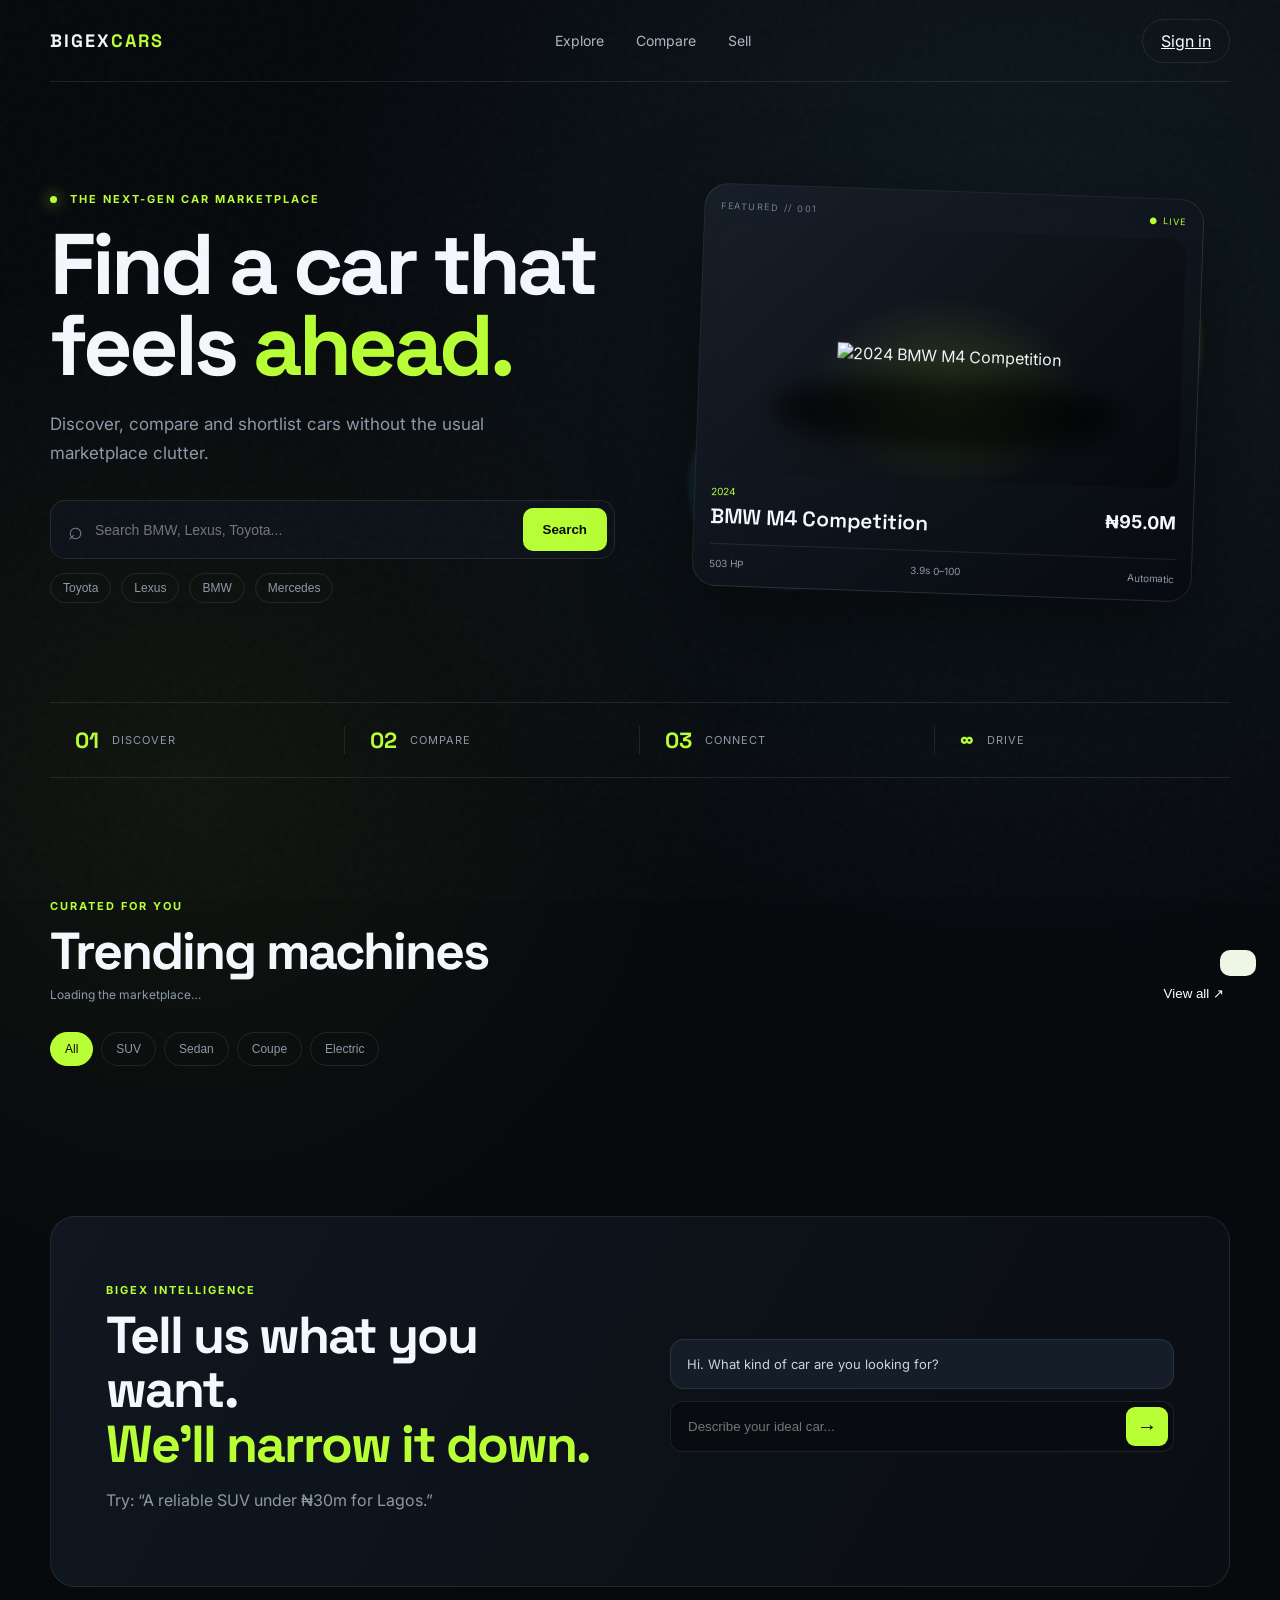
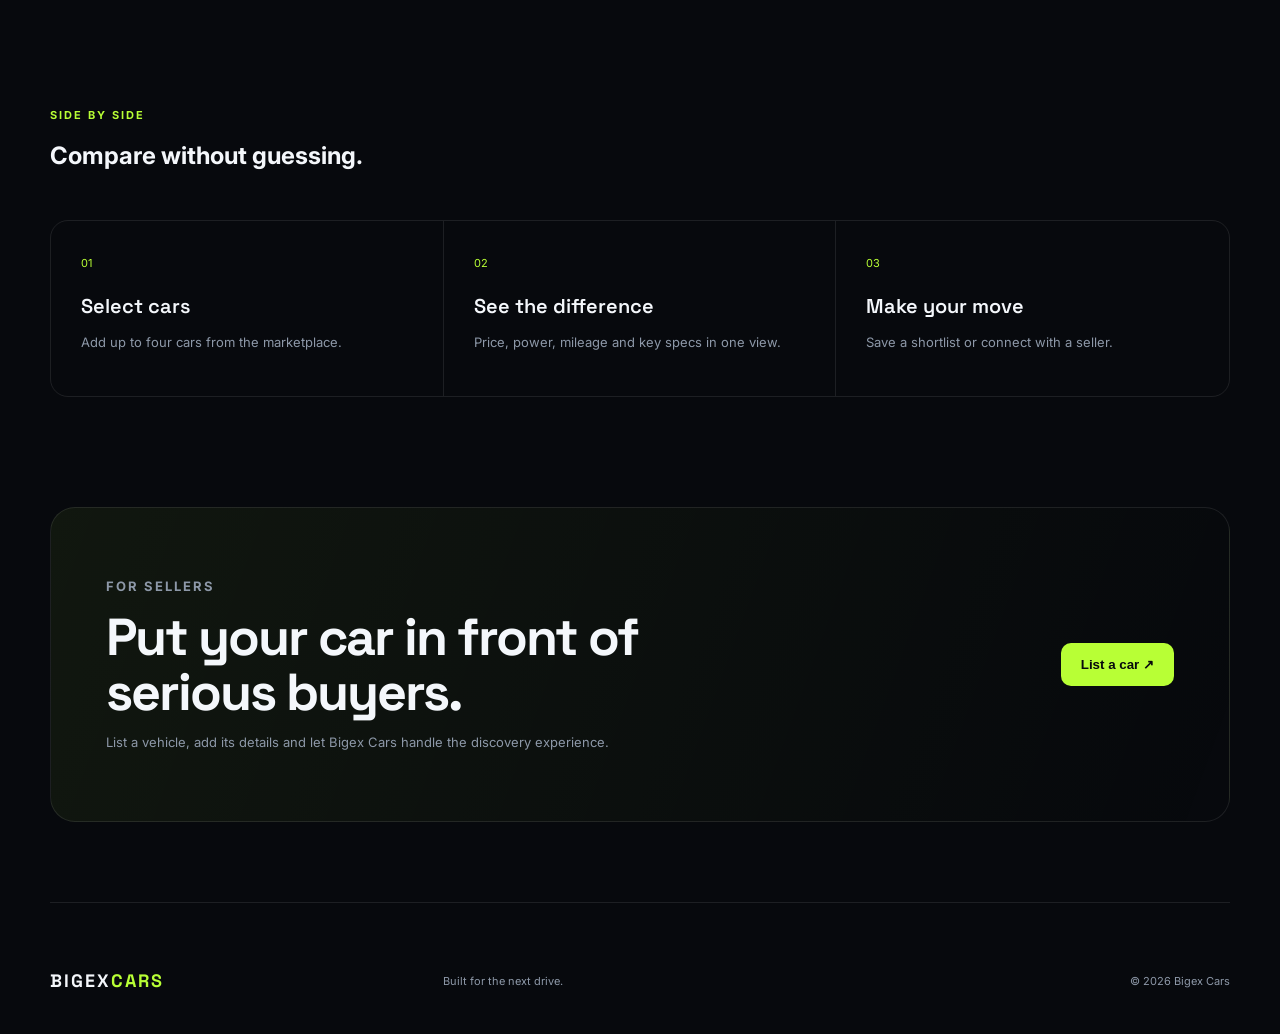
==== index.html @ 723073d5 "Fix featured car image" ====
<!DOCTYPE html>
<html lang="en">
<head>
  <meta charset="UTF-8" />
  <meta name="viewport" content="width=device-width, initial-scale=1.0" />
  <meta name="description" content="Bigex Cars — discover, compare and shortlist cars." />
  <title>Bigex Cars — Drive Different</title>
  <link rel="preconnect" href="https://fonts.googleapis.com" />
  <link rel="preconnect" href="https://fonts.gstatic.com" crossorigin />
  <link href="https://fonts.googleapis.com/css2?family=Inter:wght@400;500;600;700;800&family=Space+Grotesk:wght@500;600;700&display=swap" rel="stylesheet" />
  <link rel="stylesheet" href="style.css" />
</head>
<body>
  <div class="noise"></div>
  <header class="nav container">
    <a class="brand" href="#"><span>BIGEX</span><b>CARS</b></a>
    <nav aria-label="Primary navigation">
      <a href="#explore">Explore</a>
      <a href="#compare">Compare</a>
      <a href="#sell">Sell</a>
    </nav>
    <div class="nav-actions">
      <a class="ghost-btn" id="loginBtn" href="login.html">Sign in</a>
      <button class="mobile-menu-btn" id="mobileMenuBtn" type="button" aria-label="Open menu" aria-expanded="false">☰</button>
    </div>
  </header>
  <div class="mobile-menu" id="mobileMenu" aria-hidden="true">
    <a href="#explore">Explore</a><a href="#compare">Compare</a><a href="#sell">Sell</a><a href="login.html">Account</a>
  </div>

  <main>
    <section class="hero container">
      <div class="hero-copy">
        <p class="eyebrow"><span class="pulse"></span> THE NEXT-GEN CAR MARKETPLACE</p>
        <h1>Find a car that feels <em>ahead.</em></h1>
        <p class="hero-text">Discover, compare and shortlist cars without the usual marketplace clutter.</p>
        <div class="search-box" role="search">
          <span class="search-icon" aria-hidden="true">⌕</span>
          <input id="heroSearch" type="search" placeholder="Search BMW, Lexus, Toyota..." aria-label="Search cars" />
          <button id="searchBtn" type="button">Search</button>
        </div>
        <div class="quick-tags" aria-label="Popular searches">
          <button data-search="Toyota" type="button">Toyota</button>
          <button data-search="Lexus" type="button">Lexus</button>
          <button data-search="BMW" type="button">BMW</button>
          <button data-search="Mercedes" type="button">Mercedes</button>
        </div>
      </div>
      <div class="hero-visual" aria-label="Featured car">
        <div class="orb orb-one"></div><div class="orb orb-two"></div>
        <div class="car-card">
          <div class="car-top"><span>FEATURED // 001</span><span>● LIVE</span></div>
          <div class="car-image"><img src="https://commons.wikimedia.org/wiki/Special:FilePath/2024_BMW_M4_%28G82%29_Competition_IMG_9370.jpg" alt="2024 BMW M4 Competition" loading="eager" referrerpolicy="no-referrer" /></div>
          <div class="car-info">
            <div><p>2024</p><h2>BMW M4 Competition</h2></div>
            <strong>₦95.0M</strong>
          </div>
          <div class="specs"><span>503 HP</span><span>3.9s 0–100</span><span>Automatic</span></div>
        </div>
      </div>
    </section>

    <section class="stats container" aria-label="How Bigex Cars works">
      <div><strong>01</strong><span>Discover</span></div><div><strong>02</strong><span>Compare</span></div><div><strong>03</strong><span>Connect</span></div><div><strong>∞</strong><span>Drive</span></div>
    </section>

    <section class="section container" id="explore">
      <div class="section-head marketplace-head">
        <div><p class="eyebrow">CURATED FOR YOU</p><h2>Trending machines</h2><p class="section-subtitle" id="resultsMeta">Loading the marketplace…</p></div>
        <button class="text-btn" id="viewAll" type="button">View all ↗</button>
      </div>
      <div class="marketplace-toolbar">
        <div class="filters" aria-label="Filter by body type">
          <button class="filter active" data-filter="all" type="button">All</button>
          <button class="filter" data-filter="SUV" type="button">SUV</button>
          <button class="filter" data-filter="Sedan" type="button">Sedan</button>
          <button class="filter" data-filter="Coupe" type="button">Coupe</button>
          <button class="filter" data-filter="Electric" type="button">Electric</button>
        </div>
        <button class="clear-search" id="clearSearch" type="button" hidden>Clear search</button>
      </div>
      <div class="car-grid" id="carGrid" aria-live="polite"></div>
    </section>

    <section class="ai-panel container">
      <div><p class="eyebrow">BIGEX INTELLIGENCE</p><h2>Tell us what you want.<br /><span>We'll narrow it down.</span></h2><p>Try: “A reliable SUV under ₦30m for Lagos.”</p></div>
      <div class="ai-chat"><div class="ai-message">Hi. What kind of car are you looking for?</div><div class="ai-input"><input id="aiInput" aria-label="Describe your ideal car" placeholder="Describe your ideal car..." /><button id="aiBtn" type="button" aria-label="Find matching cars">→</button></div><small id="aiReply" aria-live="polite"></small></div>
    </section>

    <section class="compare-section container" id="compare">
      <div class="section-head"><div><p class="eyebrow">SIDE BY SIDE</p><h2>Compare without guessing.</h2></div></div>
      <div class="compare-box"><div><span>01</span><h3>Select cars</h3><p>Add up to four cars from the marketplace.</p></div><div><span>02</span><h3>See the difference</h3><p>Price, power, mileage and key specs in one view.</p></div><div><span>03</span><h3>Make your move</h3><p>Save a shortlist or connect with a seller.</p></div></div>
    </section>

    <section class="sell container" id="sell"><div><p class="eyebrow">FOR SELLERS</p><h2>Put your car in front of serious buyers.</h2><p>List a vehicle, add its details and let Bigex Cars handle the discovery experience.</p></div><button class="primary-btn" id="sellBtn" type="button">List a car ↗</button></section>
  </main>

  <footer class="footer container"><div class="brand"><span>BIGEX</span><b>CARS</b></div><p>Built for the next drive.</p><small>© 2026 Bigex Cars</small></footer>
  <div class="toast" id="toast" role="status" aria-live="polite"></div>
  <script type="module" src="script.js"></script>
</body>
</html>
---- style.css ----
:root{--bg:#07090d;--panel:#0d1118;--panel2:#111722;--text:#f4f7fb;--muted:#8d98a8;--line:rgba(255,255,255,.09);--accent:#b8ff35;--accent2:#69e7ff;--max:1180px}*{box-sizing:border-box}html{scroll-behavior:smooth}body{margin:0;background:radial-gradient(circle at 80% 10%,rgba(105,231,255,.08),transparent 28%),radial-gradient(circle at 15% 30%,rgba(184,255,53,.05),transparent 25%),var(--bg);color:var(--text);font-family:Inter,system-ui,sans-serif;overflow-x:hidden}.noise{position:fixed;inset:0;pointer-events:none;opacity:.025;background-image:url("data:image/svg+xml,%3Csvg viewBox='0 0 160 160' xmlns='http://www.w3.org/2000/svg'%3E%3Cfilter id='n'%3E%3CfeTurbulence type='fractalNoise' baseFrequency='.9' numOctaves='4' stitchTiles='stitch'/%3E%3C/filter%3E%3Crect width='100%25' height='100%25' filter='url(%23n)'/%3E%3C/svg%3E")}.container{width:min(var(--max),calc(100% - 40px));margin:auto}.nav{height:82px;display:flex;align-items:center;justify-content:space-between;border-bottom:1px solid var(--line)}.brand{font:700 18px 'Space Grotesk';letter-spacing:2px;color:var(--text);text-decoration:none}.brand b{color:var(--accent);font-weight:700}.nav nav{display:flex;gap:32px}.nav nav a{color:#aeb7c5;text-decoration:none;font-size:14px}.nav nav a:hover{color:white}.ghost-btn,.text-btn,.quick-tags button,.filter{background:none;border:0;color:var(--muted);cursor:pointer}.ghost-btn{border:1px solid var(--line);padding:11px 18px;border-radius:99px;color:white}.hero{min-height:620px;display:grid;grid-template-columns:1fr 1fr;align-items:center;gap:50px;padding:70px 0}.eyebrow{font-size:11px;letter-spacing:2px;color:var(--accent);font-weight:700}.pulse{display:inline-block;width:7px;height:7px;border-radius:50%;background:var(--accent);box-shadow:0 0 15px var(--accent);margin-right:8px}.hero h1{font:700 clamp(52px,7vw,86px)/.94 'Space Grotesk';letter-spacing:-4px;margin:18px 0 25px;max-width:650px}.hero h1 em{color:var(--accent);font-style:normal}.hero-text{font-size:17px;line-height:1.7;color:var(--muted);max-width:500px}.search-box{display:flex;align-items:center;background:#0d1219;border:1px solid var(--line);padding:7px;border-radius:15px;margin-top:32px;max-width:590px}.search-icon{font-size:25px;padding:0 10px;color:#718092}.search-box input{flex:1;background:none;border:0;outline:0;color:white;font-size:14px;min-width:0}.search-box button,.primary-btn{border:0;background:var(--accent);color:#07090d;font-weight:800;padding:14px 20px;border-radius:10px;cursor:pointer}.quick-tags{display:flex;gap:10px;margin-top:14px}.quick-tags button{font-size:12px;border:1px solid var(--line);padding:7px 12px;border-radius:99px}.hero-visual{position:relative;min-height:440px;display:grid;place-items:center}.orb{position:absolute;border-radius:50%;filter:blur(2px)}.orb-one{width:270px;height:270px;background:rgba(184,255,53,.12);right:5%;top:8%}.orb-two{width:210px;height:210px;background:rgba(105,231,255,.09);left:4%;bottom:5%}.car-card{width:min(100%,500px);position:relative;border:1px solid var(--line);background:linear-gradient(145deg,rgba(24,31,42,.94),rgba(8,11,16,.96));border-radius:24px;padding:16px;box-shadow:0 30px 90px rgba(0,0,0,.5);transform:rotate(2deg);animation:float 5s ease-in-out infinite}.car-top,.car-info,.specs{display:flex;justify-content:space-between;align-items:center}.car-top{font-size:9px;letter-spacing:1.5px;color:#718092}.car-top span:last-child{color:var(--accent)}.car-image{height:250px;margin:12px 0;border-radius:16px;background:radial-gradient(ellipse at 50% 65%,rgba(184,255,53,.17),transparent 42%),linear-gradient(135deg,#171e28,#07090d);display:grid;place-items:center;overflow:hidden;position:relative}.car-image:after{content:'';position:absolute;width:75%;height:30%;bottom:12%;border-radius:50%;background:rgba(0,0,0,.65);filter:blur(12px)}.car-silhouette{font-size:110px;transform:scaleX(2.2);color:#202b38;text-shadow:0 0 35px rgba(105,231,255,.25);z-index:1}.car-info p{margin:0;color:var(--accent);font-size:10px}.car-info h2{margin:5px 0 0;font:600 21px 'Space Grotesk'}.car-info strong{font-size:18px}.specs{border-top:1px solid var(--line);margin-top:14px;padding-top:13px;color:#8c98a7;font-size:10px}.stats{border-block:1px solid var(--line);display:grid;grid-template-columns:repeat(4,1fr);padding:23px 0}.stats div{display:flex;align-items:center;gap:13px;border-right:1px solid var(--line);padding-left:25px}.stats div:last-child{border:0}.stats strong{font:700 22px 'Space Grotesk';color:var(--accent)}.stats span{font-size:11px;color:var(--muted);text-transform:uppercase;letter-spacing:1px}.section{padding:110px 0}.section-head{display:flex;justify-content:space-between;align-items:end;margin-bottom:30px}.section h2,.ai-panel h2,.sell h2{font:700 clamp(32px,5vw,52px)/1.05 'Space Grotesk';letter-spacing:-2px;margin:8px 0}.text-btn{color:white}.filters{display:flex;gap:8px;margin-bottom:20px}.filter{border:1px solid var(--line);padding:9px 14px;border-radius:99px;font-size:12px}.filter.active,.filter:hover{color:#07090d;background:var(--accent);border-color:var(--accent)}.car-grid{display:grid;grid-template-columns:repeat(3,1fr);gap:16px}.listing{background:var(--panel);border:1px solid var(--line);border-radius:18px;overflow:hidden;transition:.25s}.listing:hover{transform:translateY(-5px);border-color:rgba(184,255,53,.35)}.listing-img{height:190px;background:linear-gradient(135deg,#1a222e,#080b10);display:grid;place-items:center;font-size:68px;color:#253240;overflow:hidden}.listing-img img{width:100%;height:100%;object-fit:cover;display:block}.listing-body{padding:18px}.listing-meta{display:flex;justify-content:space-between;color:var(--muted);font-size:10px;text-transform:uppercase}.listing h3{font:600 20px 'Space Grotesk';margin:10px 0}.listing-price{font-weight:700;color:var(--accent)}.listing-bottom{display:flex;justify-content:space-between;align-items:center;margin-top:18px}.heart{border:1px solid var(--line);background:none;color:white;border-radius:50%;width:34px;height:34px;cursor:pointer}.ai-panel{margin-bottom:110px;padding:55px;display:grid;grid-template-columns:1fr 1fr;gap:60px;border:1px solid var(--line);border-radius:25px;background:linear-gradient(120deg,#101720,#0a0d12)}.ai-panel h2 span{color:var(--accent)}.ai-panel>div>p:last-child{color:var(--muted);line-height:1.7}.ai-chat{align-self:center}.ai-message{background:#151d28;border:1px solid var(--line);border-radius:14px;padding:16px;font-size:13px;color:#cbd3dd;margin-bottom:12px}.ai-input{display:flex;border:1px solid var(--line);border-radius:12px;padding:5px;background:#080b10}.ai-input input{flex:1;background:none;border:0;outline:0;color:white;padding:12px}.ai-input button{width:42px;border:0;border-radius:9px;background:var(--accent);font-size:20px}.ai-chat small{display:block;color:var(--accent);margin-top:12px;line-height:1.5}.compare-section{padding-bottom:110px}.compare-box{display:grid;grid-template-columns:repeat(3,1fr);border:1px solid var(--line);border-radius:18px;overflow:hidden}.compare-box>div{padding:30px;border-right:1px solid var(--line)}.compare-box>div:last-child{border:0}.compare-box span{color:var(--accent);font-size:11px}.compare-box h3{font:600 20px 'Space Grotesk';margin:22px 0 8px}.compare-box p,.sell p{color:var(--muted);line-height:1.6;font-size:13px}.sell{display:flex;justify-content:space-between;align-items:center;gap:30px;padding:55px;border:1px solid var(--line);border-radius:25px;background:linear-gradient(110deg,rgba(184,255,53,.06),transparent)}.sell h2{max-width:700px}.sell p{max-width:650px}.footer{padding:60px 0 35px;margin-top:80px;border-top:1px solid var(--line);display:grid;grid-template-columns:1fr 1fr 1fr;align-items:center}.footer p,.footer small{color:var(--muted);font-size:11px}.footer small{text-align:right}.toast{position:fixed;bottom:24px;right:24px;background:#eef6e5;color:#0a0d0b;padding:13px 18px;border-radius:10px;font-size:12px;font-weight:700;transform:translateY(100px);transition:.3s;z-index:5}.toast.show{transform:translateY(0)}@keyframes float{0%,100%{transform:rotate(2deg) translateY(0)}50%{transform:rotate(1deg) translateY(-9px)}}@media(max-width:850px){.hero{grid-template-columns:1fr;padding:55px 0}.hero-visual{min-height:390px}.nav nav{display:none}.car-grid{grid-template-columns:1fr 1fr}.ai-panel{grid-template-columns:1fr;padding:30px}.compare-box{grid-template-columns:1fr}.compare-box>div{border-right:0;border-bottom:1px solid var(--line)}.stats{grid-template-columns:1fr 1fr;gap:18px}.stats div:nth-child(2){border:0}.footer{grid-template-columns:1fr;gap:15px}.footer small{text-align:left}}@media(max-width:520px){.container{width:min(var(--max),calc(100% - 24px))}.hero h1{font-size:50px;letter-spacing:-3px}.search-box button{padding:12px}.car-grid{grid-template-columns:1fr}.section{padding:75px 0}.sell{display:block;padding:30px}.sell .primary-btn{margin-top:15px}.quick-tags{overflow:auto}.stats div{padding-left:10px}}.seller-page{padding:70px 0 110px}.seller-hero{max-width:820px;padding:30px 0 50px}.seller-hero h1{font:700 clamp(44px,7vw,78px)/.96 'Space Grotesk';letter-spacing:-4px;margin:15px 0 22px}.seller-hero h1 em{font-style:normal;color:var(--accent)}.seller-hero>p:last-child{color:var(--muted);max-width:650px;line-height:1.7}.listing-form{border:1px solid var(--line);border-radius:25px;background:linear-gradient(140deg,#0e141d,#080b10);overflow:hidden}.form-section{padding:38px;border-bottom:1px solid var(--line)}.form-section h2{font:600 27px 'Space Grotesk';margin:6px 0 25px}.form-grid{display:grid;grid-template-columns:repeat(2,1fr);gap:18px}label{display:flex;flex-direction:column;gap:8px;color:#b8c1cd;font-size:12px}.full{margin-top:18px}.optional{color:#687484}.form-section input,.form-section select,.form-section textarea{width:100%;background:#080c12;border:1px solid var(--line);border-radius:11px;padding:14px;color:white;outline:none;font:inherit}.form-section textarea{resize:vertical}.form-section input:focus,.form-section select:focus,.form-section textarea:focus{border-color:rgba(184,255,53,.55)}.submit-row{padding:28px 38px;display:flex;justify-content:space-between;align-items:center;gap:25px}.submit-row div{display:flex;flex-direction:column;gap:5px}.submit-row span{font-size:11px;color:var(--muted)}.form-status{padding:0 38px 28px;margin:0;font-size:13px}.form-status.ok{color:var(--accent)}.form-status.error{color:#ff8e8e}@media(max-width:650px){.form-grid{grid-template-columns:1fr}.form-section,.submit-row{padding:25px}.submit-row{display:block}.submit-row .primary-btn{margin-top:18px}.seller-hero h1{letter-spacing:-2px}}

/* FRONTEND V2 — marketplace polish */
.nav-actions{display:flex;align-items:center;gap:10px}
.mobile-menu-btn{display:none;border:1px solid var(--line);background:var(--panel);color:white;border-radius:10px;width:42px;height:42px;font-size:18px;cursor:pointer}
.mobile-menu{display:none}
.marketplace-head{align-items:flex-end}
.section-subtitle{color:var(--muted);font-size:12px;margin:8px 0 0}
.marketplace-toolbar{display:flex;align-items:center;justify-content:space-between;gap:16px;margin-bottom:20px}
.clear-search{border:1px solid var(--line);background:none;color:var(--muted);border-radius:999px;padding:8px 12px;font-size:11px;cursor:pointer}
.clear-search:hover{color:white;border-color:rgba(184,255,53,.35)}
.listing{position:relative}
.listing:focus-visible{outline:2px solid var(--accent);outline-offset:3px}
.listing-img{position:relative}
.listing-img img{transition:transform .45s ease}
.listing:hover .listing-img img{transform:scale(1.045)}
.listing-badge{position:absolute;top:12px;left:12px;z-index:1;padding:6px 9px;border-radius:999px;background:rgba(7,9,13,.78);backdrop-filter:blur(8px);color:var(--accent);font-size:9px;font-weight:800;letter-spacing:.8px}
.listing-location{max-width:45%;overflow:hidden;text-overflow:ellipsis;white-space:nowrap}
.listing-spec{display:block;color:#718092;font-size:11px;line-height:1.5;margin-top:4px}
.listing-actions{display:flex;gap:7px}
.heart.is-active{background:rgba(184,255,53,.1);border-color:rgba(184,255,53,.35);color:var(--accent)}
.compare-bar{position:fixed;left:50%;bottom:18px;transform:translate(-50%,120px);width:min(700px,calc(100% - 24px));z-index:20;background:rgba(13,17,24,.96);border:1px solid rgba(184,255,53,.28);box-shadow:0 20px 60px rgba(0,0,0,.45);backdrop-filter:blur(14px);border-radius:16px;padding:12px 14px;display:flex;align-items:center;justify-content:space-between;gap:12px;transition:transform .25s ease}
.compare-bar.show{transform:translate(-50%,0)}
.compare-bar strong{font-size:12px}
.compare-bar span{display:block;color:var(--muted);font-size:10px;margin-top:3px}
.compare-bar button{border:0;background:var(--accent);color:#07090d;font-weight:800;padding:10px 14px;border-radius:9px;cursor:pointer}
.skeleton-card{height:330px;border-radius:18px;border:1px solid var(--line);background:linear-gradient(100deg,#0d1118 20%,#151c25 35%,#0d1118 50%);background-size:200% 100%;animation:skeleton 1.3s infinite}
.empty-state{grid-column:1/-1;padding:55px 20px;text-align:center;border:1px dashed var(--line);border-radius:18px;background:rgba(13,17,24,.55)}
.empty-state h3{font:600 22px 'Space Grotesk';margin:0 0 8px}
.empty-state p{color:var(--muted);font-size:13px;margin:0 0 18px}
.empty-state button{border:1px solid var(--line);background:none;color:white;padding:10px 15px;border-radius:10px;cursor:pointer}
@keyframes skeleton{to{background-position:-200% 0}}
@media(max-width:850px){
  .nav-actions .ghost-btn{display:block}
  .mobile-menu-btn{display:block}
  .mobile-menu{position:absolute;top:83px;left:12px;right:12px;z-index:30;padding:10px;border:1px solid var(--line);border-radius:16px;background:rgba(13,17,24,.98);box-shadow:0 20px 50px rgba(0,0,0,.4)}
  .mobile-menu.open{display:grid}
  .mobile-menu a{padding:14px 12px;color:#cbd3dd;text-decoration:none;border-radius:10px}
  .mobile-menu a:hover{background:#151d28;color:white}
  .marketplace-toolbar{align-items:flex-start;flex-direction:column}
  .filters{overflow-x:auto;max-width:100%;padding-bottom:3px;scrollbar-width:none}
  .filters::-webkit-scrollbar{display:none}
}
@media(max-width:520px){
  .nav-actions .ghost-btn{padding:9px 13px}
  .marketplace-head{align-items:flex-start}
  .marketplace-head .text-btn{display:none}
  .listing-body{padding:15px}
  .listing h3{font-size:18px}
  .listing-img{height:210px}
  .compare-bar{bottom:10px}
}
@media(prefers-reduced-motion:reduce){
  html{scroll-behavior:auto}
  .car-card,.listing-img img,.listing,.skeleton-card{animation:none;transition:none}
}

/* FRONTEND V2 — car detail */
.detail-page{padding:70px 0 110px}
.detail-loading{min-height:400px;display:grid;place-items:center;color:var(--muted);font-size:11px;letter-spacing:2px}
.detail-layout{display:grid;grid-template-columns:minmax(0,1fr) 320px;gap:28px;align-items:start}
.detail-main{min-width:0}
.detail-image{height:min(58vw,560px);min-height:360px;position:relative;overflow:hidden;border:1px solid var(--line);border-radius:24px;background:linear-gradient(135deg,#17202b,#080b10);display:grid;place-items:center}
.detail-image img{width:100%;height:100%;object-fit:cover;display:block}
.detail-image-fallback{font-size:8rem;color:#273645;text-shadow:0 0 40px rgba(105,231,255,.18)}
.detail-image .listing-badge{top:16px;left:16px}
.detail-heading{display:flex;justify-content:space-between;gap:24px;align-items:end;padding:30px 0 24px;border-bottom:1px solid var(--line)}
.detail-heading h1{font:700 clamp(34px,5vw,62px)/1 'Space Grotesk';letter-spacing:-2.5px;margin:10px 0 8px}
.detail-location{margin:0;color:var(--muted);font-size:12px}
.detail-price{font:700 clamp(22px,3vw,32px) 'Space Grotesk';color:var(--accent);white-space:nowrap}
.detail-spec-grid{display:grid;grid-template-columns:repeat(3,1fr);border:1px solid var(--line);border-radius:18px;overflow:hidden;margin-top:24px}
.detail-spec-grid>div{padding:20px;border-right:1px solid var(--line);border-bottom:1px solid var(--line)}
.detail-spec-grid>div:nth-child(3n){border-right:0}
.detail-spec-grid>div:nth-last-child(-n+3){border-bottom:0}
.detail-spec-grid span{display:block;color:#718092;font-size:9px;letter-spacing:1.2px;margin-bottom:9px}
.detail-spec-grid strong{font:600 15px 'Space Grotesk'}
.detail-copy{padding:34px 0 10px}
.detail-copy p:last-child{color:#aeb7c5;line-height:1.9;font-size:14px;max-width:760px}
.seller-card{position:sticky;top:24px;border:1px solid var(--line);border-radius:20px;background:linear-gradient(145deg,#111822,#090c11);padding:25px;box-shadow:0 20px 60px rgba(0,0,0,.24)}
.seller-card h2{font:600 25px 'Space Grotesk';margin:10px 0 5px}
.seller-location{color:var(--muted);font-size:12px;margin:0}
.seller-divider{height:1px;background:var(--line);margin:22px 0}
.seller-note{color:#8d98a8;font-size:12px;line-height:1.7}
.seller-actions{display:grid;gap:9px;margin-top:20px}
.seller-actions .primary-btn,.seller-actions .ghost-btn{text-align:center;text-decoration:none}
.detail-empty{padding:100px 0;text-align:center;max-width:650px;margin:auto}
.detail-empty h1{font:700 clamp(38px,6vw,64px)/1 'Space Grotesk';letter-spacing:-2px;margin:12px 0}
.detail-empty p:not(.eyebrow){color:var(--muted);line-height:1.7;margin-bottom:25px}
@media(max-width:900px){.detail-layout{grid-template-columns:1fr}.seller-card{position:static}}
@media(max-width:600px){
.detail-page{padding:35px 0 80px}.detail-image{height:70vw;min-height:260px;border-radius:18px}.detail-heading{display:block;padding:24px 0 20px}.detail-price{margin-top:15px}.detail-spec-grid{grid-template-columns:1fr 1fr}.detail-spec-grid>div:nth-child(3n){border-right:1px solid var(--line)}.detail-spec-grid>div:nth-child(2n){border-right:0}.detail-spec-grid>div:nth-last-child(-n+3){border-bottom:1px solid var(--line)}.detail-spec-grid>div:nth-last-child(-n+2){border-bottom:0}.seller-card{padding:20px}
}
/* FRONTEND V2 — sell page */
.sell-steps{display:flex;gap:10px;margin-top:30px;max-width:720px}
.sell-step{flex:1;border:1px solid var(--line);border-radius:12px;padding:12px 14px;background:rgba(13,17,24,.6);display:flex;align-items:center;gap:10px}
.sell-step span{font:700 11px 'Space Grotesk';color:#687484}.sell-step strong{font-size:11px}.sell-step.active{border-color:rgba(184,255,53,.35);background:rgba(184,255,53,.05)}.sell-step.active span{color:var(--accent)}
.sell-layout{display:grid;grid-template-columns:minmax(0,1fr) 300px;gap:22px;align-items:start}
.listing-preview-card{position:sticky;top:24px;border:1px solid var(--line);border-radius:22px;background:linear-gradient(145deg,#111822,#090c11);overflow:hidden;box-shadow:0 20px 60px rgba(0,0,0,.24)}
.preview-label{padding:17px 18px;border-bottom:1px solid var(--line);font-size:9px;letter-spacing:1.6px;color:var(--accent);font-weight:800}
.summary-image{height:190px;background:linear-gradient(135deg,#18212c,#080b10);display:grid;place-items:center;font-size:65px;color:#263443;overflow:hidden}.summary-image img{width:100%;height:100%;object-fit:cover;display:block}.summary-image.has-image{font-size:0}
.summary-body{padding:20px}.summary-type{font-size:9px;letter-spacing:1.5px;color:#718092}.summary-body h3{font:600 22px 'Space Grotesk';margin:8px 0 12px}.summary-body>strong{font:700 20px 'Space Grotesk';color:var(--accent)}
.summary-meta{display:flex;justify-content:space-between;gap:10px;border-top:1px solid var(--line);margin-top:17px;padding-top:13px;color:var(--muted);font-size:10px}.summary-meta span:first-child{max-width:55%;overflow:hidden;text-overflow:ellipsis;white-space:nowrap}
.preview-note{padding:16px 20px;border-top:1px solid var(--line);color:#718092;font-size:10px;line-height:1.6}
.field-help{color:#657181;font-size:10px}.char-count{text-align:right;display:block;margin-top:5px}.image-field{display:grid;grid-template-columns:minmax(0,1fr) 190px;gap:18px;align-items:end}.image-field .full{margin-top:18px}.image-preview{height:112px;border:1px dashed var(--line);border-radius:12px;background:#080c12;display:grid;place-items:center;text-align:center;padding:10px;overflow:hidden}.image-preview span{font-size:8px;letter-spacing:1.4px;color:#657181}.image-preview strong{font-size:10px;color:#9ba6b5;font-weight:500}.image-preview img{width:100%;height:100%;object-fit:cover}
.submit-listing:disabled{opacity:.65;cursor:wait}.submit-listing.is-loading{position:relative}.form-status:empty{display:none}
@media(max-width:900px){.sell-layout{grid-template-columns:1fr}.listing-preview-card{position:static;display:grid;grid-template-columns:180px 1fr}.listing-preview-card .preview-label{grid-column:1/-1}.summary-image{height:100%}.preview-note{grid-column:1/-1}}
@media(max-width:650px){.sell-steps{overflow:auto}.sell-step{min-width:110px}.sell-layout{gap:15px}.image-field{grid-template-columns:1fr}.image-preview{height:180px}.listing-preview-card{display:block}.summary-image{height:190px}.seller-page{padding-top:35px}.seller-hero{padding-bottom:35px}}

/* FRONTEND V2 — comparison */
.compare-bar-actions{display:flex;gap:7px;align-items:center}.compare-clear{border:1px solid var(--line)!important;background:transparent!important;color:var(--muted)!important}.compare-modal{position:fixed;inset:0;z-index:100;background:rgba(3,5,8,.78);backdrop-filter:blur(10px);display:none;align-items:center;justify-content:center;padding:20px}.compare-modal.open{display:flex}.compare-dialog{width:min(1050px,100%);max-height:min(760px,90vh);overflow:hidden;border:1px solid var(--line);border-radius:22px;background:#0b1017;box-shadow:0 30px 100px rgba(0,0,0,.65)}.compare-dialog-head{display:flex;justify-content:space-between;align-items:center;padding:24px 26px;border-bottom:1px solid var(--line)}.compare-dialog-head h2{font:700 34px 'Space Grotesk';letter-spacing:-1.5px;margin:5px 0 0}.compare-close{width:38px;height:38px;border:1px solid var(--line);border-radius:50%;background:none;color:white;font-size:24px;cursor:pointer}.compare-table-wrap{overflow:auto}.compare-table{width:100%;border-collapse:collapse;min-width:650px}.compare-table th,.compare-table td{padding:17px 18px;text-align:left;border-bottom:1px solid var(--line);font-size:12px;vertical-align:top}.compare-table thead th{background:#0e151e;position:sticky;top:0}.compare-table thead th:first-child{color:var(--muted);width:150px}.compare-table tbody th{color:#718092;font-weight:500}.compare-table tbody td{color:#e7ebf0}.compare-table tbody tr:first-child td{color:var(--accent);font:700 16px 'Space Grotesk'}.compare-table thead strong{display:block;font:600 15px 'Space Grotesk';margin-bottom:9px;max-width:180px}.remove-compare{border:0;background:none;color:#718092;padding:0;font-size:9px;cursor:pointer}.remove-compare:hover{color:#ff8e8e}
@media(max-width:600px){.compare-bar{align-items:flex-start}.compare-bar-actions{flex-shrink:0}.compare-dialog{border-radius:16px}.compare-dialog-head{padding:20px}.compare-dialog-head h2{font-size:28px}.compare-modal{padding:10px}}

/* FRONTEND V2 — admin control center */
.admin-nav-right{display:flex;align-items:center;gap:12px}.admin-pill{padding:7px 10px;border:1px solid rgba(184,255,53,.22);border-radius:999px;color:var(--accent);font-size:9px;font-weight:800;letter-spacing:1.2px;background:rgba(184,255,53,.04)}
.admin-page{padding:65px 0 110px}.admin-hero{display:flex;justify-content:space-between;align-items:end;gap:30px;padding:25px 0 42px}.admin-hero h1{font:700 clamp(48px,7vw,76px)/.95 'Space Grotesk';letter-spacing:-4px;margin:12px 0 18px}.admin-hero h1 em{font-style:normal;color:var(--accent)}.admin-hero p:not(.eyebrow){color:var(--muted);max-width:620px;line-height:1.7;margin:0}.admin-status{border:1px solid var(--line);border-radius:16px;padding:16px 18px;display:flex;align-items:center;gap:15px;background:rgba(13,17,24,.72);margin-bottom:18px}.admin-status strong{font-size:12px}.admin-status span{color:var(--muted);font-size:11px}.admin-status.success{border-color:rgba(184,255,53,.2)}.admin-status.success strong{color:var(--accent)}.admin-status.error{border-color:rgba(255,102,122,.25)}.admin-status.error strong{color:#ff8e8e}.admin-status a{margin-left:auto;color:white;font-size:11px;text-decoration:none}
.admin-stats{display:grid;grid-template-columns:repeat(3,1fr);border:1px solid var(--line);border-radius:18px;overflow:hidden;margin-bottom:70px}.admin-stats>div{padding:24px;border-right:1px solid var(--line);background:rgba(13,17,24,.55)}.admin-stats>div:last-child{border-right:0}.admin-stats span,.admin-stats small{display:block;color:var(--muted);font-size:10px}.admin-stats strong{display:block;font:700 34px 'Space Grotesk';color:var(--accent);margin:8px 0}.admin-section{margin-top:50px}.admin-section-head{display:flex;justify-content:space-between;align-items:end;margin-bottom:18px}.admin-section-head h2{font:600 31px 'Space Grotesk';letter-spacing:-1.5px;margin:7px 0 0}.admin-count{font-size:10px;color:var(--muted);border:1px solid var(--line);padding:8px 10px;border-radius:999px}.admin-list{display:grid;gap:10px}.admin-listing{display:grid;grid-template-columns:130px minmax(0,1fr) auto;gap:20px;align-items:center;border:1px solid var(--line);border-radius:18px;background:linear-gradient(145deg,#0e141d,#090c11);padding:13px;transition:.2s}.admin-listing:hover{border-color:rgba(184,255,53,.22);transform:translateY(-2px)}.admin-thumb{height:110px;border-radius:12px;overflow:hidden;background:linear-gradient(135deg,#18212c,#080b10);display:grid;place-items:center;color:#263443;font-size:45px}.admin-thumb img{width:100%;height:100%;object-fit:cover}.admin-listing-top{display:flex;align-items:center;gap:10px;margin-bottom:8px}.admin-status-badge{font-size:8px;font-weight:800;letter-spacing:1px;text-transform:uppercase;padding:5px 8px;border-radius:999px}.admin-status-badge.pending{color:#ffd37a;background:rgba(255,211,122,.08)}.admin-status-badge.approved{color:var(--accent);background:rgba(184,255,53,.08)}.admin-date{font-size:9px;color:#5f6a79}.admin-listing h3{font:600 20px 'Space Grotesk';margin:0 0 6px}.admin-meta,.admin-seller{color:var(--muted);font-size:10px;margin:0 0 6px}.admin-seller{margin-top:9px}.admin-price{display:block;color:var(--accent);font:700 16px 'Space Grotesk'}.admin-actions{display:flex;flex-direction:column;gap:7px;min-width:92px}.admin-btn{border:1px solid var(--line);padding:9px 12px;border-radius:9px;font-size:10px;font-weight:800;cursor:pointer;background:#111822;color:white}.admin-btn.approve{background:var(--accent);color:#07090d;border-color:var(--accent)}.admin-btn.reject{background:rgba(255,102,122,.08);color:#ff8e8e;border-color:rgba(255,102,122,.22)}.admin-btn.remove{color:#ff8e8e}.admin-btn:hover{filter:brightness(1.08)}.admin-empty,.admin-loading{border:1px dashed var(--line);border-radius:16px;padding:34px;text-align:center;color:var(--muted);background:rgba(13,17,24,.4)}.admin-empty strong{display:block;color:white;font:600 18px 'Space Grotesk';margin-bottom:6px}.admin-empty span{font-size:11px}
@media(max-width:700px){.admin-nav{height:auto;padding:18px 0}.admin-nav-right{gap:7px}.admin-pill{display:none}.admin-page{padding-top:35px}.admin-hero{display:block}.admin-hero .ghost-btn{display:inline-block;margin-top:20px}.admin-stats{grid-template-columns:1fr}.admin-stats>div{border-right:0;border-bottom:1px solid var(--line)}.admin-stats>div:last-child{border-bottom:0}.admin-listing{grid-template-columns:82px minmax(0,1fr)}.admin-thumb{height:82px}.admin-actions{grid-column:1/-1;display:flex;flex-direction:row;justify-content:flex-end}.admin-btn{flex:1}.admin-section-head{align-items:center}.admin-section-head h2{font-size:25px}.admin-status{align-items:flex-start;flex-direction:column;gap:5px}.admin-status a{margin-left:0;margin-top:5px}}

/* AI recommendation interactions */
.ai-recommendations{display:grid;gap:7px;margin-top:10px}
.ai-recommendation{width:100%;display:grid;grid-template-columns:1fr auto auto;gap:10px;align-items:center;text-align:left;border:1px solid var(--line);border-radius:10px;background:#0d131c;color:white;padding:10px 12px;cursor:pointer}
.ai-recommendation:hover,.ai-recommendation:focus-visible{border-color:rgba(184,255,53,.55);background:#111a23;outline:none}
.ai-recommendation strong{font:600 12px 'Space Grotesk';overflow:hidden;text-overflow:ellipsis;white-space:nowrap}
.ai-recommendation span{font-size:9px;color:var(--muted);white-space:nowrap}
.ai-recommendation::after{content:'↗';color:var(--accent);font-size:13px}
.listing.ai-highlight{border-color:var(--accent);box-shadow:0 0 0 3px rgba(184,255,53,.12),0 20px 60px rgba(184,255,53,.12);transform:translateY(-5px)}
.compare-modal{pointer-events:none}
.compare-modal.open{pointer-events:auto}

/* BIGEX INTELLIGENCE — conversational UI */
.ai-answer{color:#cbd3dd;font-size:12px;line-height:1.65;white-space:pre-wrap}
.ai-thinking{color:var(--muted)}
.ai-recommendation{grid-template-columns:minmax(0,1fr) auto;gap:3px 10px}
.ai-recommendation strong{font-size:12px}
.ai-recommendation span{font-size:9px}
.ai-recommendation small{grid-column:1/-1;color:#718092;font-size:9px;line-height:1.4}
.ai-recommendation::after{grid-column:2;grid-row:1;color:var(--accent);font-size:13px}
.ai-recommendation:disabled{opacity:.55;cursor:wait}
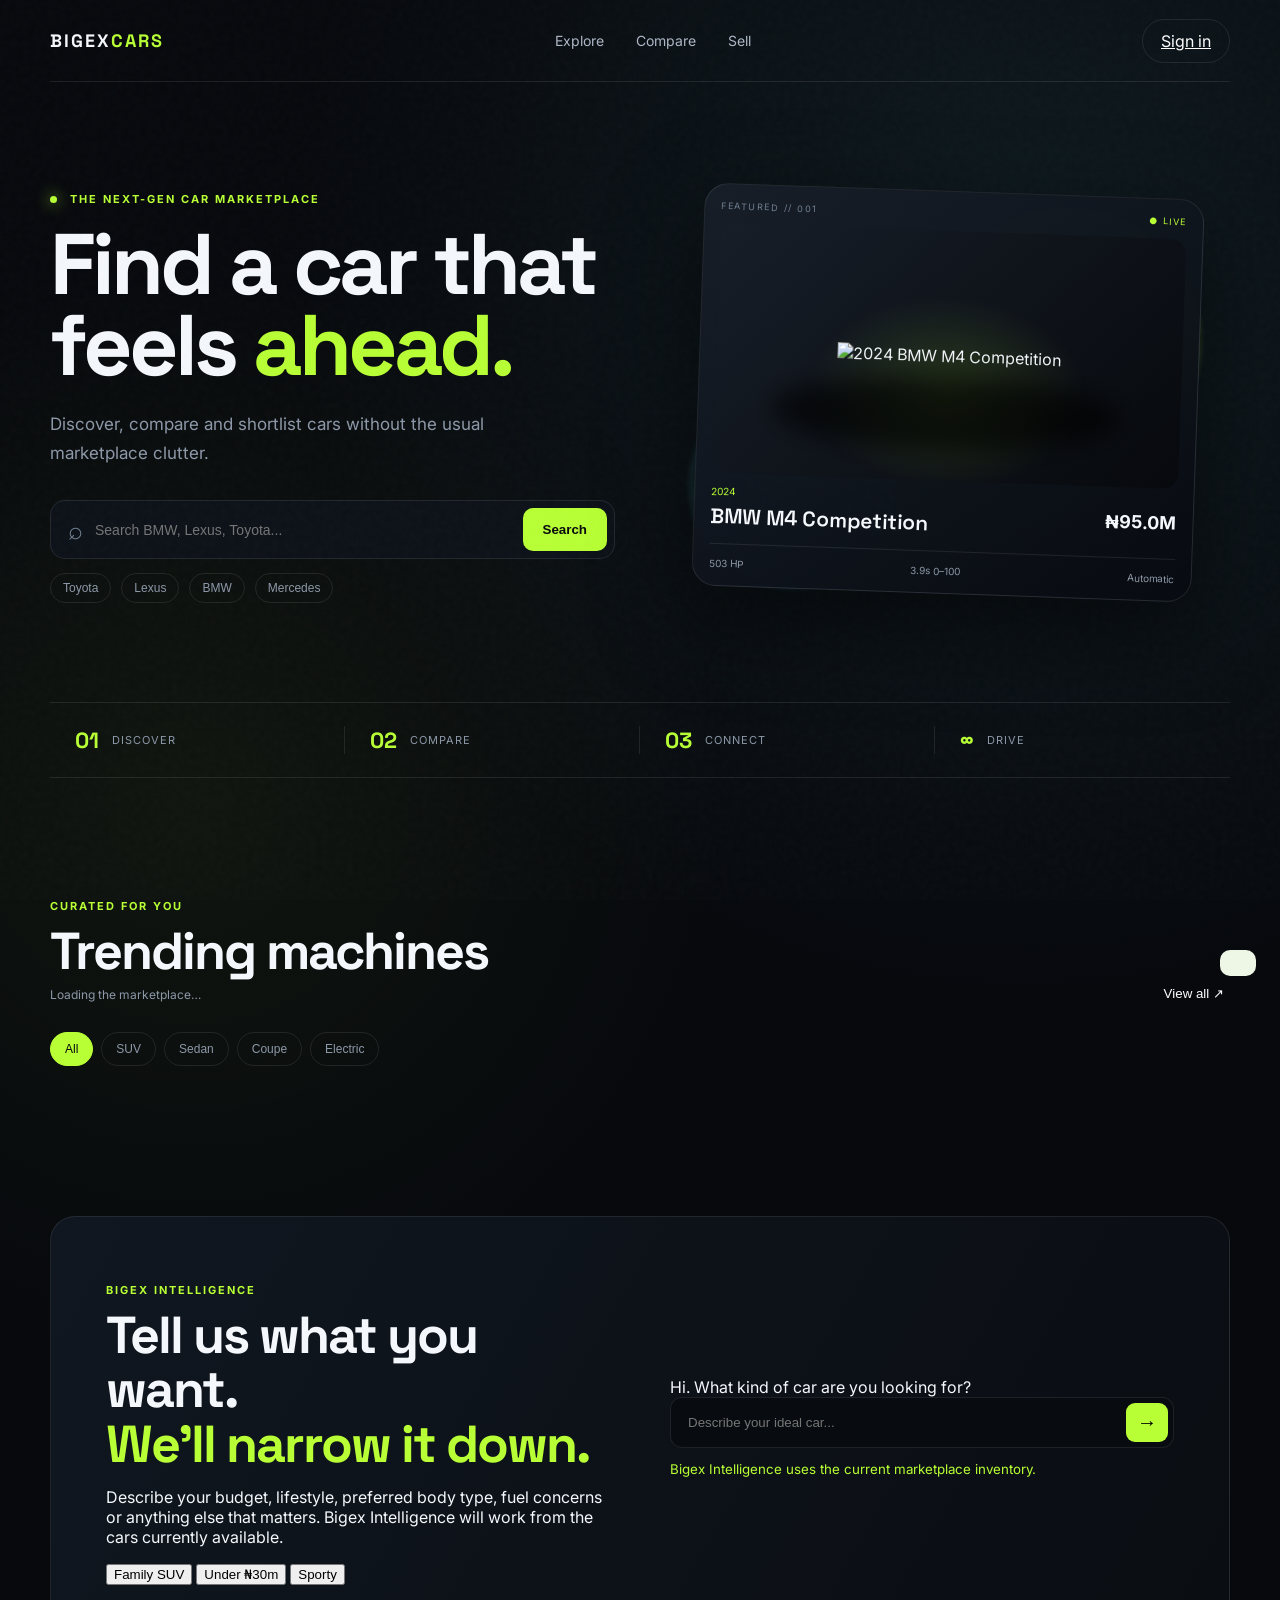
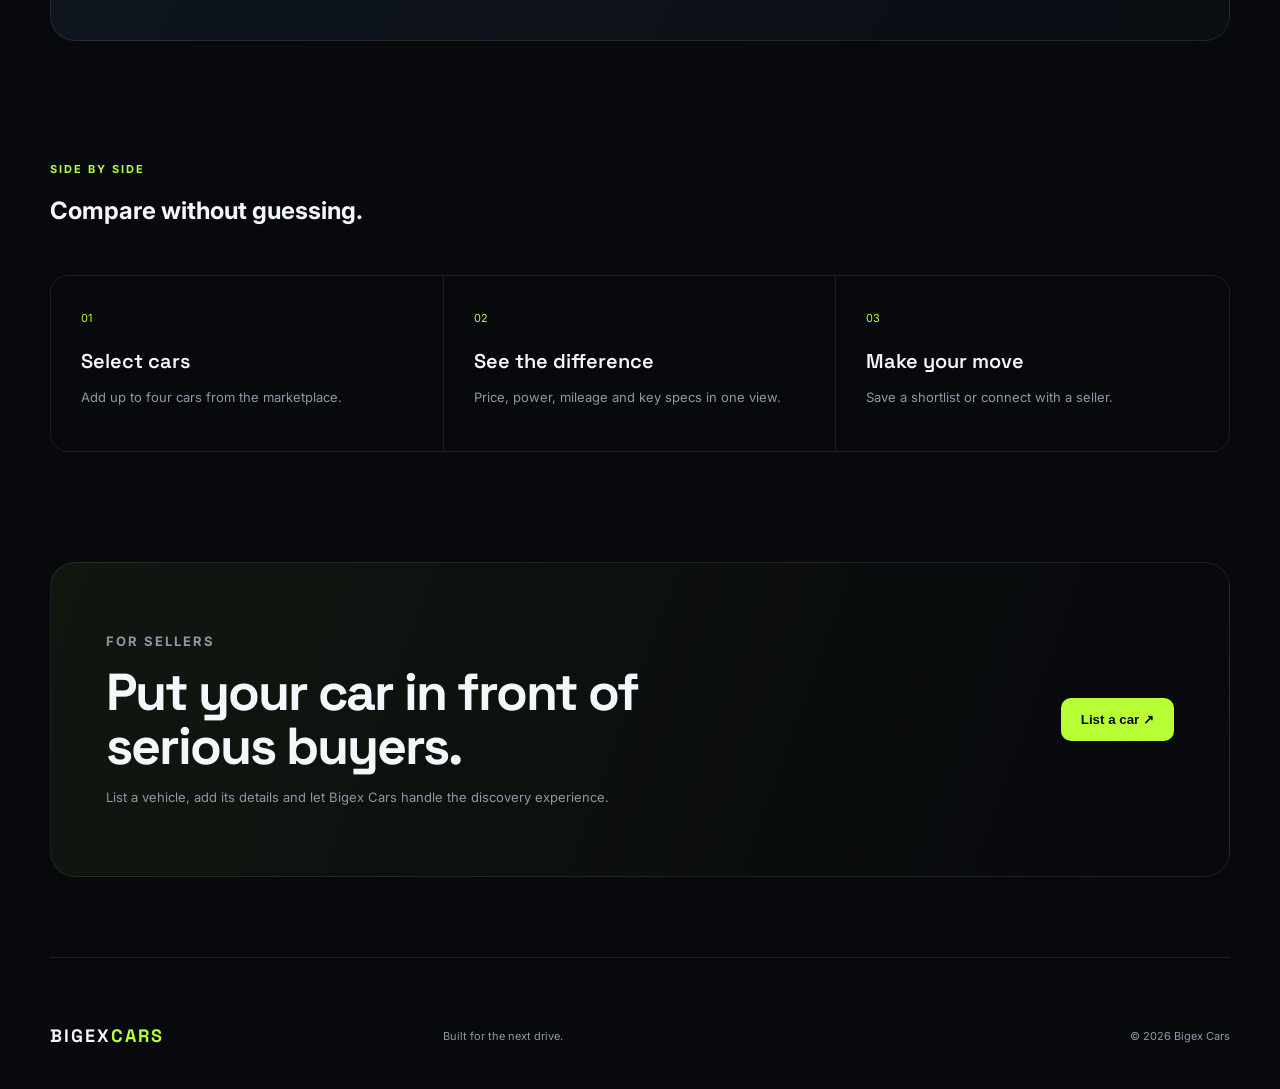
==== commit 1b5fc95d: "Upgrade Bigex Intelligence frontend UI" ====
--- a/index.html
+++ b/index.html
@@ -82,9 +82,27 @@
       <div class="car-grid" id="carGrid" aria-live="polite"></div>
     </section>
 
-    <section class="ai-panel container">
-      <div><p class="eyebrow">BIGEX INTELLIGENCE</p><h2>Tell us what you want.<br /><span>We'll narrow it down.</span></h2><p>Try: “A reliable SUV under ₦30m for Lagos.”</p></div>
-      <div class="ai-chat"><div class="ai-message">Hi. What kind of car are you looking for?</div><div class="ai-input"><input id="aiInput" aria-label="Describe your ideal car" placeholder="Describe your ideal car..." /><button id="aiBtn" type="button" aria-label="Find matching cars">→</button></div><small id="aiReply" aria-live="polite"></small></div>
+    <section class="ai-panel container" id="bigexIntelligence">
+      <div class="ai-intro">
+        <p class="eyebrow"><span class="ai-status-dot"></span> BIGEX INTELLIGENCE</p>
+        <h2>Tell us what you want.<br /><span>We'll narrow it down.</span></h2>
+        <p>Describe your budget, lifestyle, preferred body type, fuel concerns or anything else that matters. Bigex Intelligence will work from the cars currently available.</p>
+        <div class="ai-suggestions" aria-label="Suggested questions">
+          <button type="button" data-ai-suggestion="I need an SUV for a family of 5">Family SUV</button>
+          <button type="button" data-ai-suggestion="Show me something under ₦30m">Under ₦30m</button>
+          <button type="button" data-ai-suggestion="I want something sporty">Sporty</button>
+        </div>
+      </div>
+      <div class="ai-chat">
+        <div class="ai-chat-window" id="aiReply" aria-live="polite">
+          <div class="ai-bubble ai-bubble-assistant">Hi. What kind of car are you looking for?</div>
+        </div>
+        <div class="ai-input">
+          <input id="aiInput" aria-label="Describe your ideal car" autocomplete="off" placeholder="Describe your ideal car..." />
+          <button id="aiBtn" type="button" aria-label="Send message">→</button>
+        </div>
+        <small class="ai-hint">Bigex Intelligence uses the current marketplace inventory.</small>
+      </div>
     </section>
 
     <section class="compare-section container" id="compare">
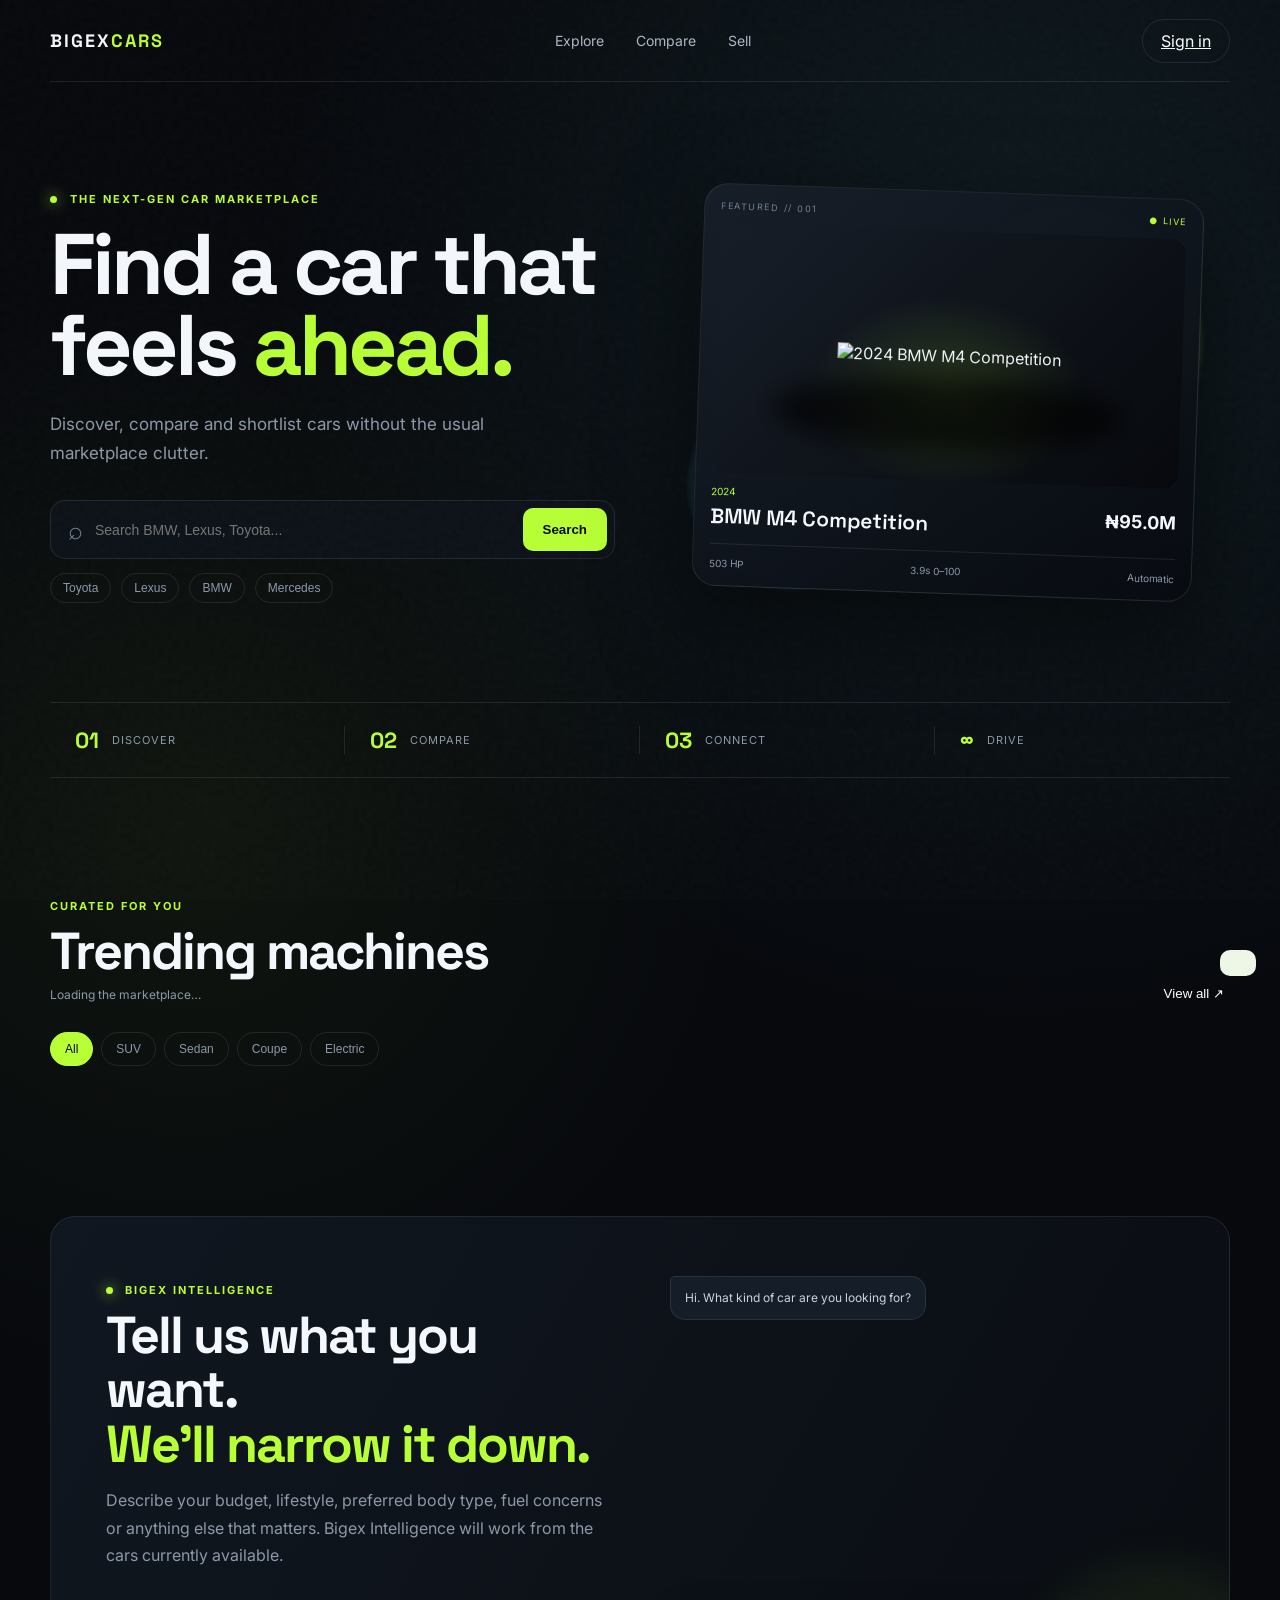
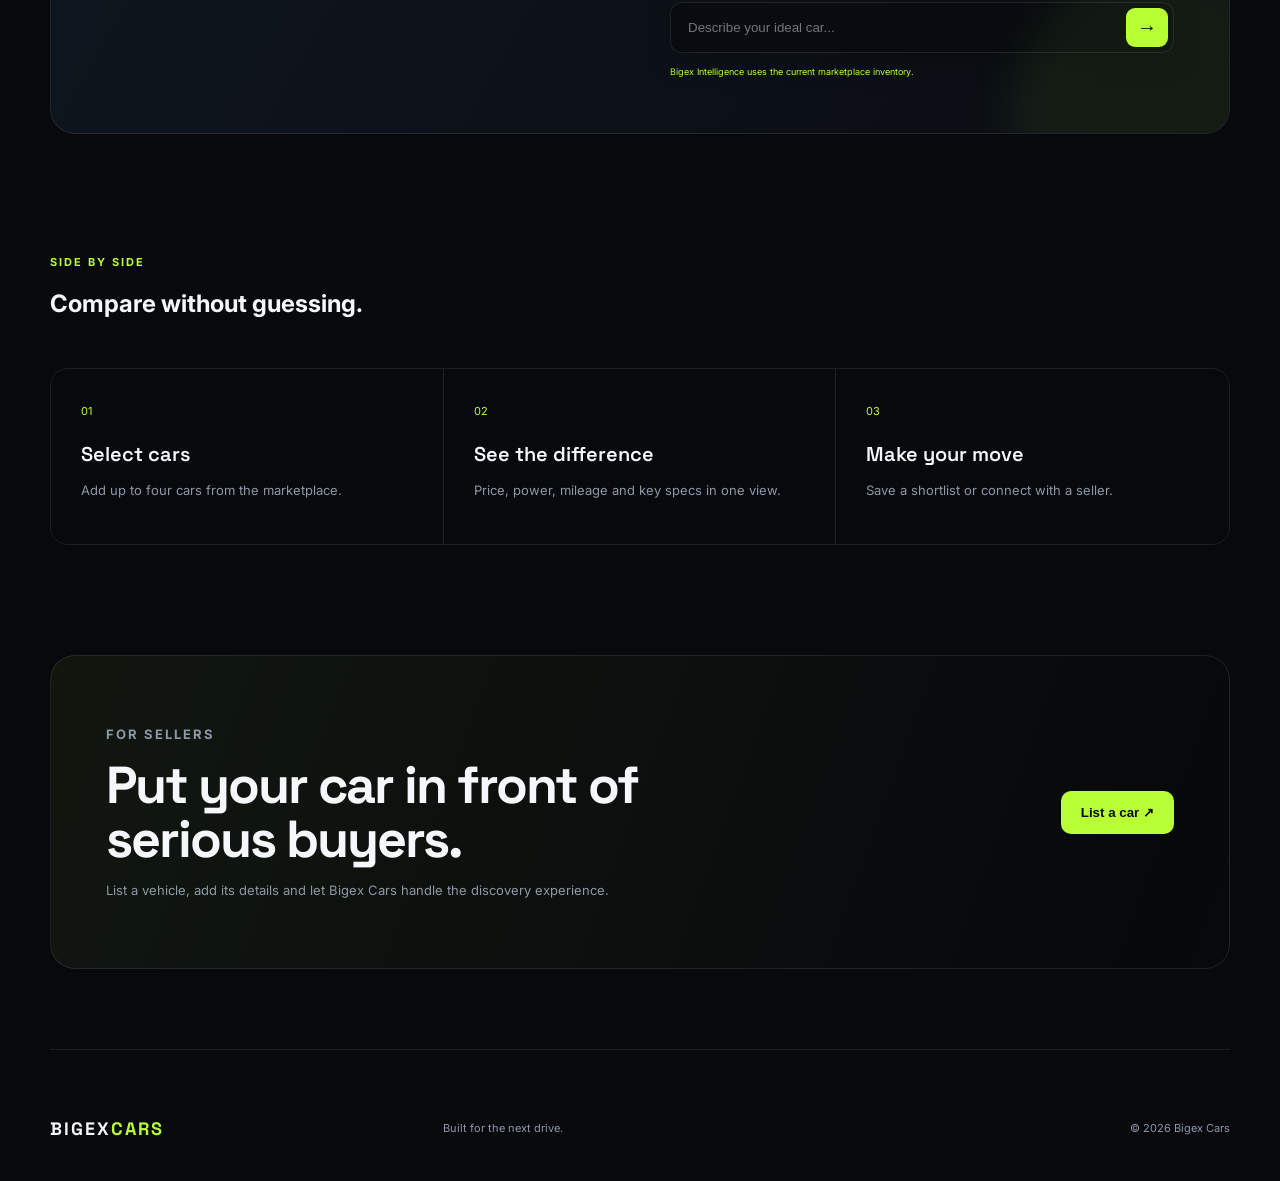
==== commit d6394ff4: "Refine Bigex Intelligence layout" ====
--- a/index.html
+++ b/index.html
@@ -87,11 +87,6 @@
         <p class="eyebrow"><span class="ai-status-dot"></span> BIGEX INTELLIGENCE</p>
         <h2>Tell us what you want.<br /><span>We'll narrow it down.</span></h2>
         <p>Describe your budget, lifestyle, preferred body type, fuel concerns or anything else that matters. Bigex Intelligence will work from the cars currently available.</p>
-        <div class="ai-suggestions" aria-label="Suggested questions">
-          <button type="button" data-ai-suggestion="I need an SUV for a family of 5">Family SUV</button>
-          <button type="button" data-ai-suggestion="Show me something under ₦30m">Under ₦30m</button>
-          <button type="button" data-ai-suggestion="I want something sporty">Sporty</button>
-        </div>
       </div>
       <div class="ai-chat">
         <div class="ai-chat-window" id="aiReply" aria-live="polite">
--- a/style.css
+++ b/style.css
@@ -136,3 +136,93 @@
 .ai-recommendation small{grid-column:1/-1;color:#718092;font-size:9px;line-height:1.4}
 .ai-recommendation::after{grid-column:2;grid-row:1;color:var(--accent);font-size:13px}
 .ai-recommendation:disabled{opacity:.55;cursor:wait}
+
+
+/* BIGEX FRONTEND V3 — Intelligence, mobile-first polish and micro-interactions */
+.ai-panel{position:relative;overflow:hidden}
+.ai-panel:before{content:'';position:absolute;inset:auto -80px -130px auto;width:300px;height:300px;border-radius:50%;background:rgba(184,255,53,.06);filter:blur(20px);pointer-events:none}
+.ai-intro{position:relative;z-index:1}
+.ai-status-dot{display:inline-block;width:7px;height:7px;border-radius:50%;background:var(--accent);box-shadow:0 0 14px var(--accent);margin-right:7px;animation:aiPulse 2s ease-in-out infinite}
+.ai-suggestions{display:flex;flex-wrap:wrap;gap:8px;margin-top:24px}
+.ai-suggestions button{border:1px solid var(--line);background:rgba(255,255,255,.025);color:#b9c2ce;border-radius:999px;padding:9px 12px;font-size:10px;cursor:pointer;transition:.2s ease}
+.ai-suggestions button:hover,.ai-suggestions button:focus-visible{border-color:rgba(184,255,53,.45);color:var(--accent);transform:translateY(-1px);outline:none}
+.ai-chat{min-width:0}
+.ai-chat-window{height:330px;overflow:auto;padding:4px 4px 10px 0;display:flex;flex-direction:column;gap:10px;scroll-behavior:smooth;scrollbar-width:thin}
+.ai-turn{display:flex;flex-direction:column;gap:7px;animation:aiIn .25s ease both}
+.ai-turn-user{align-items:flex-end}
+.ai-bubble{max-width:92%;padding:12px 14px;border-radius:15px;font-size:12px;line-height:1.55;border:1px solid var(--line)}
+.ai-bubble-assistant{align-self:flex-start;background:#151d28;color:#cbd3dd;border-top-left-radius:5px}
+.ai-bubble-user{align-self:flex-end;background:var(--accent);color:#07090d;border-color:var(--accent);font-weight:600;border-top-right-radius:5px}
+.ai-thinking{color:var(--muted);display:flex;align-items:center;gap:5px}
+.ai-dots{display:inline-flex;gap:3px;margin-left:2px}
+.ai-dots i{width:4px;height:4px;border-radius:50%;background:currentColor;animation:aiDot 1s infinite ease-in-out}
+.ai-dots i:nth-child(2){animation-delay:.15s}.ai-dots i:nth-child(3){animation-delay:.3s}
+.ai-recommendations{margin:0 0 2px 0}
+.ai-recommendation{box-shadow:0 8px 24px rgba(0,0,0,.16);transition:transform .2s ease,border-color .2s ease,background .2s ease}
+.ai-recommendation:hover{transform:translateY(-2px)}
+.ai-hint{display:block;color:#667383;margin-top:9px;font-size:9px}
+.ai-input{box-shadow:0 8px 30px rgba(0,0,0,.2);transition:border-color .2s ease,box-shadow .2s ease}
+.ai-input:focus-within{border-color:rgba(184,255,53,.4);box-shadow:0 0 0 3px rgba(184,255,53,.05),0 10px 30px rgba(0,0,0,.25)}
+.ai-input button{cursor:pointer;transition:transform .15s ease,filter .15s ease}
+.ai-input button:hover{transform:translateY(-1px);filter:brightness(1.08)}
+.ai-input button:active{transform:scale(.94)}
+.ai-input button:disabled{opacity:.55;cursor:wait}
+@keyframes aiIn{from{opacity:0;transform:translateY(7px)}to{opacity:1;transform:none}}
+@keyframes aiDot{0%,60%,100%{transform:translateY(0);opacity:.45}30%{transform:translateY(-3px);opacity:1}}
+@keyframes aiPulse{0%,100%{opacity:1;transform:scale(1)}50%{opacity:.55;transform:scale(.82)}}
+
+/* Mobile-first navigation and touch polish */
+@media(max-width:850px){
+  .container{width:min(var(--max),calc(100% - 28px))}
+  .nav{height:70px}
+  .nav-actions{margin-left:auto}
+  .mobile-menu-btn{display:block}
+  .mobile-menu{position:fixed;top:70px;left:14px;right:14px;z-index:30;display:flex;flex-direction:column;gap:3px;padding:8px;border:1px solid var(--line);border-radius:15px;background:rgba(10,13,18,.97);backdrop-filter:blur(18px);box-shadow:0 20px 50px rgba(0,0,0,.5);opacity:0;transform:translateY(-8px);pointer-events:none;transition:.2s ease}
+  .mobile-menu.open{opacity:1;transform:none;pointer-events:auto}
+  .mobile-menu a{color:#dbe1e8;text-decoration:none;padding:13px 14px;border-radius:10px;font-size:13px}
+  .mobile-menu a:hover{background:#141b24;color:var(--accent)}
+  .ghost-btn{padding:9px 14px;font-size:12px}
+  .hero{gap:25px}
+  .hero-visual{min-height:350px}
+  .car-card{transform:rotate(1deg)}
+  .section-head{gap:16px}
+  .filters{overflow-x:auto;flex-wrap:nowrap;padding-bottom:3px;scrollbar-width:none}
+  .filters::-webkit-scrollbar{display:none}
+  .filter{flex:0 0 auto;min-height:40px;padding:10px 15px}
+  .clear-search{white-space:nowrap}
+  .marketplace-toolbar{align-items:flex-start}
+  .listing{transition:transform .2s ease,border-color .2s ease}
+  .listing:active{transform:scale(.985)}
+  .heart{width:40px;height:40px}
+  .compare-bar{bottom:10px}
+  .ai-panel{margin-bottom:75px;padding:24px;gap:24px;border-radius:20px}
+  .ai-panel h2{font-size:35px;letter-spacing:-1.5px}
+  .ai-chat-window{height:300px}
+  .ai-bubble{max-width:96%}
+  .ai-suggestions{overflow-x:auto;flex-wrap:nowrap;scrollbar-width:none;padding-bottom:2px}
+  .ai-suggestions::-webkit-scrollbar{display:none}
+  .ai-suggestions button{flex:0 0 auto;min-height:40px}
+  .sell{border-radius:20px}
+}
+@media(max-width:520px){
+  .container{width:calc(100% - 24px)}
+  .nav .brand{font-size:16px}
+  .ghost-btn{display:none}
+  .mobile-menu-btn{width:40px;height:40px}
+  .hero{padding:45px 0}
+  .hero h1{font-size:48px}
+  .search-box{margin-top:25px}
+  .search-box button{min-height:44px}
+  .quick-tags button{min-height:38px}
+  .listing-img{height:205px}
+  .listing-body{padding:16px}
+  .ai-panel{padding:20px;margin-bottom:60px}
+  .ai-panel h2{font-size:31px}
+  .ai-chat-window{height:280px}
+  .ai-input input{padding:13px 9px}
+  .ai-input button{width:46px;min-height:42px}
+  .compare-bar{width:calc(100% - 18px)}
+}
+@media(prefers-reduced-motion:reduce){
+  *,*:before,*:after{scroll-behavior:auto!important;animation-duration:.01ms!important;animation-iteration-count:1!important;transition-duration:.01ms!important}
+}
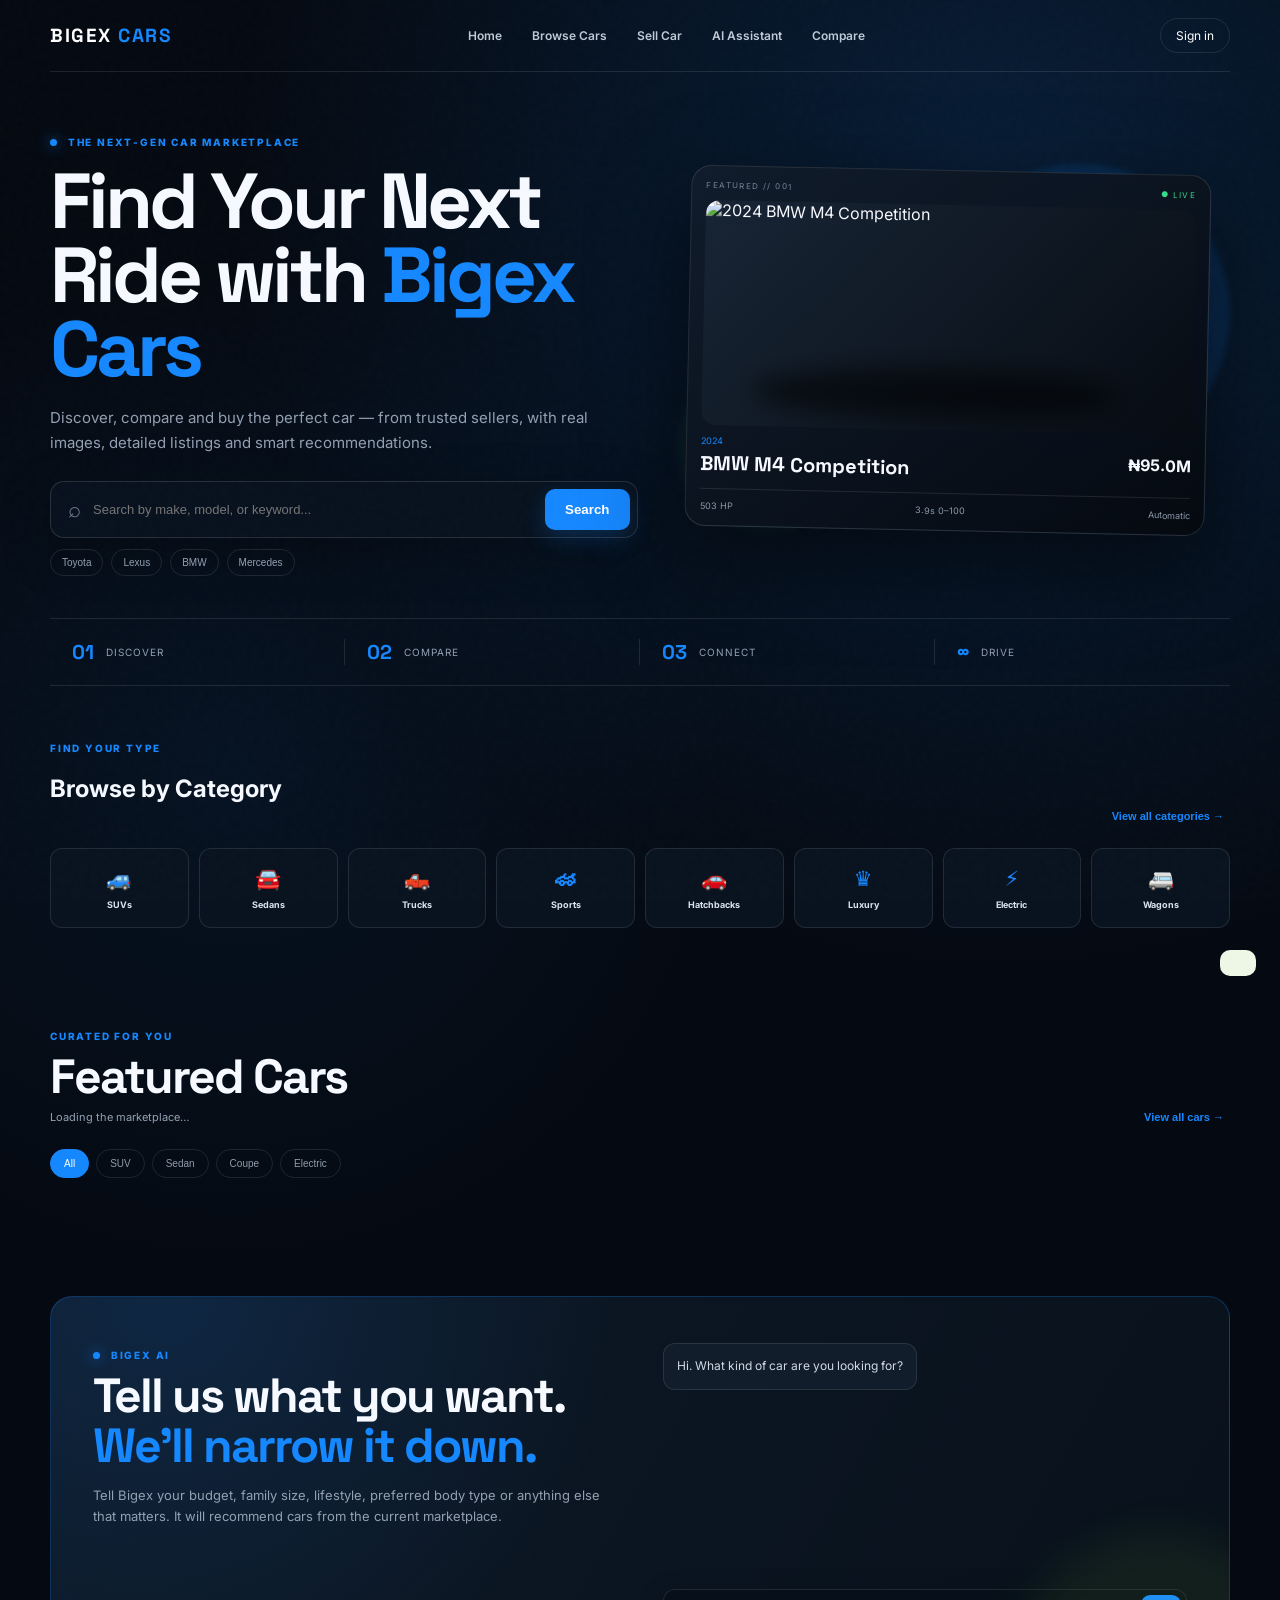
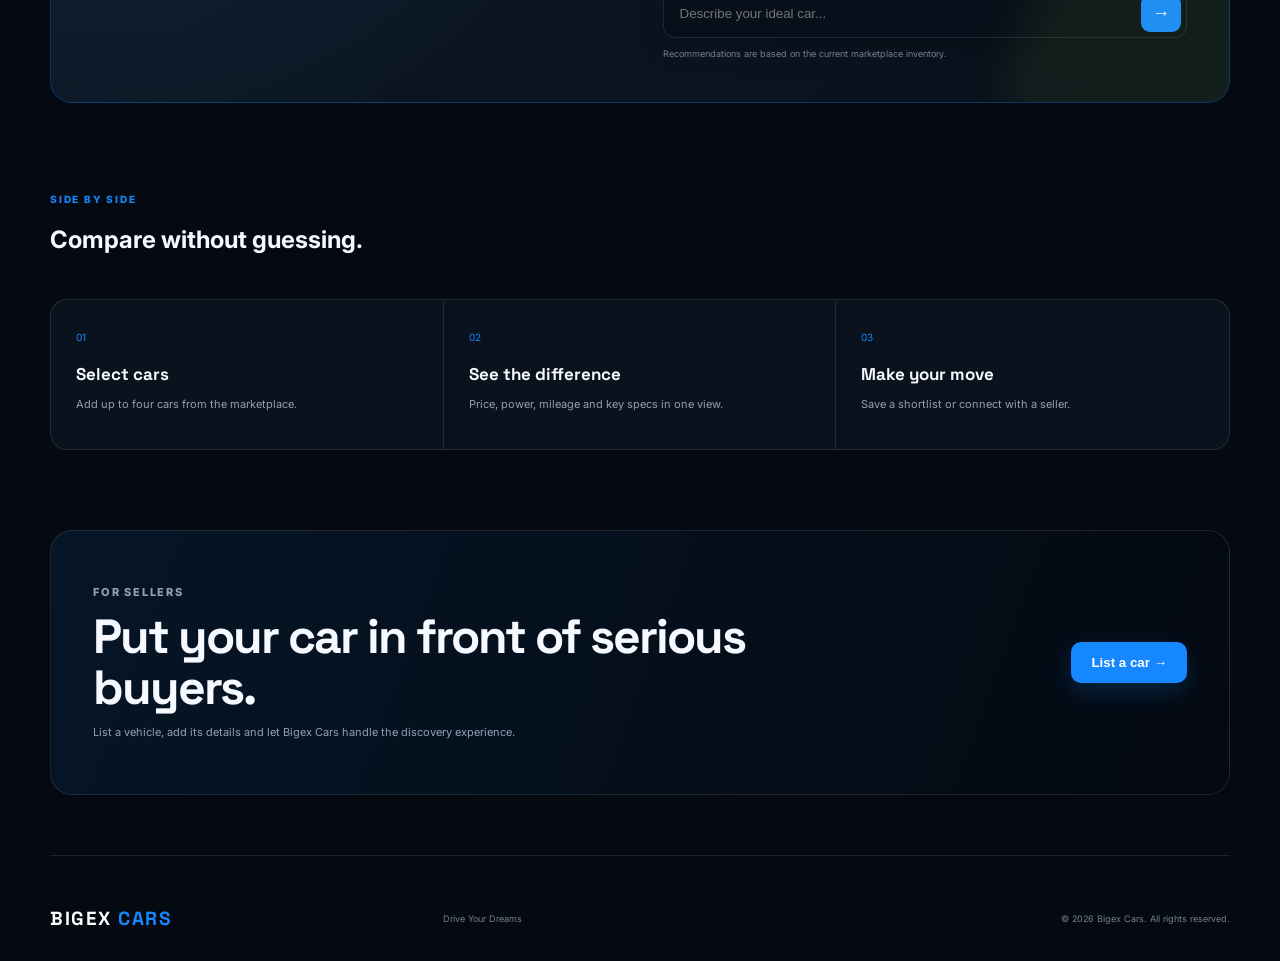
==== commit 96adb219: "Redesign Bigex Cars homepage around the new marketplace concept" ====
--- a/index.html
+++ b/index.html
@@ -9,15 +9,18 @@
   <link rel="preconnect" href="https://fonts.gstatic.com" crossorigin />
   <link href="https://fonts.googleapis.com/css2?family=Inter:wght@400;500;600;700;800&family=Space+Grotesk:wght@500;600;700&display=swap" rel="stylesheet" />
   <link rel="stylesheet" href="style.css" />
+  <link rel="stylesheet" href="style-v3.css" />
 </head>
 <body>
   <div class="noise"></div>
   <header class="nav container">
-    <a class="brand" href="#"><span>BIGEX</span><b>CARS</b></a>
+    <a class="brand" href="#"><span>BIGEX</span> <b>CARS</b></a>
     <nav aria-label="Primary navigation">
-      <a href="#explore">Explore</a>
+      <a href="#">Home</a>
+      <a href="#explore">Browse Cars</a>
+      <a href="#sell">Sell Car</a>
+      <a href="#bigexIntelligence">AI Assistant</a>
       <a href="#compare">Compare</a>
-      <a href="#sell">Sell</a>
     </nav>
     <div class="nav-actions">
       <a class="ghost-btn" id="loginBtn" href="login.html">Sign in</a>
@@ -25,18 +28,18 @@
     </div>
   </header>
   <div class="mobile-menu" id="mobileMenu" aria-hidden="true">
-    <a href="#explore">Explore</a><a href="#compare">Compare</a><a href="#sell">Sell</a><a href="login.html">Account</a>
+    <a href="#">Home</a><a href="#explore">Browse Cars</a><a href="#sell">Sell Car</a><a href="#bigexIntelligence">AI Assistant</a><a href="#compare">Compare</a><a href="login.html">Account</a>
   </div>
 
   <main>
     <section class="hero container">
       <div class="hero-copy">
         <p class="eyebrow"><span class="pulse"></span> THE NEXT-GEN CAR MARKETPLACE</p>
-        <h1>Find a car that feels <em>ahead.</em></h1>
-        <p class="hero-text">Discover, compare and shortlist cars without the usual marketplace clutter.</p>
+        <h1>Find Your Next Ride with <em>Bigex Cars</em></h1>
+        <p class="hero-text">Discover, compare and buy the perfect car — from trusted sellers, with real images, detailed listings and smart recommendations.</p>
         <div class="search-box" role="search">
           <span class="search-icon" aria-hidden="true">⌕</span>
-          <input id="heroSearch" type="search" placeholder="Search BMW, Lexus, Toyota..." aria-label="Search cars" />
+          <input id="heroSearch" type="search" placeholder="Search by make, model, or keyword..." aria-label="Search cars" />
           <button id="searchBtn" type="button">Search</button>
         </div>
         <div class="quick-tags" aria-label="Popular searches">
@@ -64,10 +67,24 @@
       <div><strong>01</strong><span>Discover</span></div><div><strong>02</strong><span>Compare</span></div><div><strong>03</strong><span>Connect</span></div><div><strong>∞</strong><span>Drive</span></div>
     </section>
 
+    <section class="category-strip container" aria-label="Browse by category">
+      <div class="section-head"><div><p class="eyebrow">FIND YOUR TYPE</p><h2>Browse by Category</h2></div><button class="text-btn" type="button" onclick="document.getElementById('explore').scrollIntoView({behavior:'smooth'})">View all categories →</button></div>
+      <div class="category-grid">
+        <a class="category-card" href="#explore"><span class="category-icon">🚙</span>SUVs</a>
+        <a class="category-card" href="#explore"><span class="category-icon">🚘</span>Sedans</a>
+        <a class="category-card" href="#explore"><span class="category-icon">🛻</span>Trucks</a>
+        <a class="category-card" href="#explore"><span class="category-icon">🏎</span>Sports</a>
+        <a class="category-card" href="#explore"><span class="category-icon">🚗</span>Hatchbacks</a>
+        <a class="category-card" href="#explore"><span class="category-icon">♛</span>Luxury</a>
+        <a class="category-card" href="#explore"><span class="category-icon">⚡</span>Electric</a>
+        <a class="category-card" href="#explore"><span class="category-icon">🚐</span>Wagons</a>
+      </div>
+    </section>
+
     <section class="section container" id="explore">
       <div class="section-head marketplace-head">
-        <div><p class="eyebrow">CURATED FOR YOU</p><h2>Trending machines</h2><p class="section-subtitle" id="resultsMeta">Loading the marketplace…</p></div>
-        <button class="text-btn" id="viewAll" type="button">View all ↗</button>
+        <div><p class="eyebrow">CURATED FOR YOU</p><h2>Featured Cars</h2><p class="section-subtitle" id="resultsMeta">Loading the marketplace…</p></div>
+        <button class="text-btn" id="viewAll" type="button">View all cars →</button>
       </div>
       <div class="marketplace-toolbar">
         <div class="filters" aria-label="Filter by body type">
@@ -84,9 +101,9 @@
 
     <section class="ai-panel container" id="bigexIntelligence">
       <div class="ai-intro">
-        <p class="eyebrow"><span class="ai-status-dot"></span> BIGEX INTELLIGENCE</p>
+        <p class="eyebrow"><span class="ai-status-dot"></span> BIGEX AI</p>
         <h2>Tell us what you want.<br /><span>We'll narrow it down.</span></h2>
-        <p>Describe your budget, lifestyle, preferred body type, fuel concerns or anything else that matters. Bigex Intelligence will work from the cars currently available.</p>
+        <p>Tell Bigex your budget, family size, lifestyle, preferred body type or anything else that matters. It will recommend cars from the current marketplace.</p>
       </div>
       <div class="ai-chat">
         <div class="ai-chat-window" id="aiReply" aria-live="polite">
@@ -96,7 +113,7 @@
           <input id="aiInput" aria-label="Describe your ideal car" autocomplete="off" placeholder="Describe your ideal car..." />
           <button id="aiBtn" type="button" aria-label="Send message">→</button>
         </div>
-        <small class="ai-hint">Bigex Intelligence uses the current marketplace inventory.</small>
+        <small class="ai-hint">Recommendations are based on the current marketplace inventory.</small>
       </div>
     </section>
 
@@ -105,10 +122,10 @@
       <div class="compare-box"><div><span>01</span><h3>Select cars</h3><p>Add up to four cars from the marketplace.</p></div><div><span>02</span><h3>See the difference</h3><p>Price, power, mileage and key specs in one view.</p></div><div><span>03</span><h3>Make your move</h3><p>Save a shortlist or connect with a seller.</p></div></div>
     </section>
 
-    <section class="sell container" id="sell"><div><p class="eyebrow">FOR SELLERS</p><h2>Put your car in front of serious buyers.</h2><p>List a vehicle, add its details and let Bigex Cars handle the discovery experience.</p></div><button class="primary-btn" id="sellBtn" type="button">List a car ↗</button></section>
+    <section class="sell container" id="sell"><div><p class="eyebrow">FOR SELLERS</p><h2>Put your car in front of serious buyers.</h2><p>List a vehicle, add its details and let Bigex Cars handle the discovery experience.</p></div><button class="primary-btn" id="sellBtn" type="button">List a car →</button></section>
   </main>
 
-  <footer class="footer container"><div class="brand"><span>BIGEX</span><b>CARS</b></div><p>Built for the next drive.</p><small>© 2026 Bigex Cars</small></footer>
+  <footer class="footer container"><div class="brand"><span>BIGEX</span> <b>CARS</b></div><p>Drive Your Dreams</p><small>© 2026 Bigex Cars. All rights reserved.</small></footer>
   <div class="toast" id="toast" role="status" aria-live="polite"></div>
   <script type="module" src="script.js"></script>
 </body>
--- a/style.css
+++ b/style.css
@@ -226,3 +226,27 @@
 @media(prefers-reduced-motion:reduce){
   *,*:before,*:after{scroll-behavior:auto!important;animation-duration:.01ms!important;animation-iteration-count:1!important;transition-duration:.01ms!important}
 }
+
+
+/* BIGEX INTELLIGENCE — recommendation links */
+.ai-recommendations{display:grid;gap:9px;margin-top:10px}
+.ai-recommendation{width:100%;display:grid;grid-template-columns:72px minmax(0,1fr) 20px;gap:12px;align-items:center;text-align:left;border:1px solid var(--line);border-radius:14px;background:#0d131c;color:white;padding:8px;text-decoration:none;cursor:pointer;box-shadow:0 8px 24px rgba(0,0,0,.16);transition:transform .2s ease,border-color .2s ease,background .2s ease}
+.ai-recommendation:hover,.ai-recommendation:focus-visible{transform:translateY(-2px);border-color:rgba(184,255,53,.55);background:#111a23;outline:none}
+.ai-recommendation-image{height:62px;border-radius:9px;overflow:hidden;background:linear-gradient(135deg,#18212c,#080b10);display:grid;place-items:center;color:#263443;font-size:25px}
+.ai-recommendation-image img{width:100%;height:100%;object-fit:cover;display:block}
+.ai-recommendation-copy{min-width:0;display:grid;gap:3px}
+.ai-recommendation-copy strong{font:600 12px 'Space Grotesk';overflow:hidden;text-overflow:ellipsis;white-space:nowrap}
+.ai-recommendation-copy span{font-size:9px;color:var(--muted);white-space:nowrap;overflow:hidden;text-overflow:ellipsis}
+.ai-recommendation-copy small{color:#718092;font-size:9px;line-height:1.4}
+.ai-recommendation-arrow{color:var(--accent);font-size:14px}
+@media(max-width:520px){
+  .ai-recommendation{grid-template-columns:64px minmax(0,1fr) 18px;gap:10px}
+  .ai-recommendation-image{height:58px}
+}
+
+/* Compare links — tap a car to open its full listing */
+.compare-car-link{display:block;color:white;text-decoration:none}
+.compare-car-link img{display:block;width:100%;height:88px;object-fit:cover;border-radius:10px;margin-bottom:9px;background:#080b10}
+.compare-car-link:hover strong,.compare-car-link:focus-visible strong{color:var(--accent)}
+.compare-car-link:focus-visible{outline:2px solid var(--accent);outline-offset:3px;border-radius:10px}
+@media(max-width:600px){.compare-car-link img{height:72px}}
--- a/style-v3.css
+++ b/style-v3.css
@@ -0,0 +1,20 @@
+:root{--bg:#050a12;--panel:#0b1420;--panel2:#101c2b;--text:#f6f9ff;--muted:#93a0b2;--line:rgba(255,255,255,.10);--accent:#1688ff;--accent-soft:rgba(22,136,255,.16);--success:#39d98a;--max:1180px}
+*{box-sizing:border-box}html{scroll-behavior:smooth}body{margin:0;background:radial-gradient(circle at 78% 8%,rgba(22,136,255,.16),transparent 30%),radial-gradient(circle at 18% 30%,rgba(22,136,255,.07),transparent 24%),var(--bg);color:var(--text);font-family:Inter,system-ui,sans-serif;overflow-x:hidden}.noise{opacity:.018}.container{width:min(var(--max),calc(100% - 36px));margin-inline:auto}
+.nav{height:72px;display:flex;align-items:center;justify-content:space-between;border-bottom:1px solid var(--line);position:relative;z-index:30}.brand{font:800 19px 'Space Grotesk',sans-serif;letter-spacing:1.5px;color:#fff;text-decoration:none}.brand b{color:var(--accent)}.nav nav{display:flex;gap:30px}.nav nav a{color:#c0cad7;text-decoration:none;font-size:12px;font-weight:600}.nav nav a:hover{color:#fff}.nav-actions{display:flex;align-items:center;gap:10px}.ghost-btn{border:1px solid var(--line);padding:9px 15px;border-radius:999px;color:#fff;text-decoration:none;font-size:12px}.mobile-menu-btn{display:none}
+.hero{min-height:500px;display:grid;grid-template-columns:1.02fr .98fr;align-items:center;gap:28px;padding:54px 0 42px}.eyebrow{font-size:10px;letter-spacing:1.8px;color:var(--accent);font-weight:800}.pulse,.ai-status-dot{display:inline-block;width:7px;height:7px;border-radius:50%;background:var(--accent);box-shadow:0 0 14px rgba(22,136,255,.8);margin-right:7px}.hero h1{font:800 clamp(48px,6.2vw,78px)/.95 'Space Grotesk',sans-serif;letter-spacing:-4px;margin:16px 0 20px;max-width:620px}.hero h1 em{color:var(--accent);font-style:normal}.hero-text{font-size:15px;line-height:1.65;color:var(--muted);max-width:540px}.search-box{display:flex;align-items:center;background:rgba(9,19,31,.94);border:1px solid rgba(255,255,255,.13);padding:7px;border-radius:14px;margin-top:25px;max-width:610px;box-shadow:0 14px 50px rgba(0,0,0,.28)}.search-icon{font-size:22px;padding:0 10px;color:#718197}.search-box input{flex:1;background:none;border:0;outline:0;color:#fff;font-size:13px;min-width:0}.search-box button,.primary-btn{border:0;background:var(--accent);color:#fff;font-weight:800;padding:13px 20px;border-radius:10px;cursor:pointer;box-shadow:0 8px 25px rgba(22,136,255,.22)}.quick-tags{display:flex;gap:8px;margin-top:11px}.quick-tags button{background:transparent;color:#91a0b2;border:1px solid var(--line);padding:7px 11px;border-radius:999px;font-size:10px;cursor:pointer}.quick-tags button:hover{color:#fff;border-color:rgba(22,136,255,.5)}
+.hero-visual{position:relative;min-height:390px;display:grid;place-items:center}.orb{position:absolute;border-radius:50%;filter:blur(3px)}.orb-one{width:300px;height:300px;background:rgba(22,136,255,.15);right:0;top:2%}.orb-two{width:180px;height:180px;background:rgba(57,217,138,.05);left:2%;bottom:3%}.car-card{width:min(100%,520px);position:relative;border:1px solid rgba(255,255,255,.12);background:linear-gradient(145deg,rgba(17,29,44,.97),rgba(5,10,17,.98));border-radius:20px;padding:14px;box-shadow:0 30px 90px rgba(0,0,0,.55);transform:rotate(1.2deg);animation:float 5s ease-in-out infinite}.car-top,.car-info,.specs{display:flex;justify-content:space-between;align-items:center}.car-top{font-size:8px;letter-spacing:1.4px;color:#758397}.car-top span:last-child{color:var(--success)}.car-image{height:225px;margin:10px 0;border-radius:14px;background:linear-gradient(135deg,#182535,#070c13);display:grid;place-items:center;overflow:hidden;position:relative}.car-image img{width:100%;height:100%;object-fit:cover;display:block}.car-image:after{content:'';position:absolute;inset:auto 10% 5% 10%;height:22%;border-radius:50%;background:rgba(0,0,0,.55);filter:blur(12px)}.car-info p{margin:0;color:var(--accent);font-size:9px}.car-info h2{margin:4px 0 0;font:700 20px 'Space Grotesk',sans-serif}.car-info strong{font-size:16px}.specs{border-top:1px solid var(--line);margin-top:12px;padding-top:11px;color:#8b99aa;font-size:9px}
+.stats{border-block:1px solid var(--line);display:grid;grid-template-columns:repeat(4,1fr);padding:20px 0}.stats div{display:flex;align-items:center;gap:12px;border-right:1px solid var(--line);padding-left:22px}.stats div:last-child{border:0}.stats strong{font:800 20px 'Space Grotesk';color:var(--accent)}.stats span{font-size:10px;color:var(--muted);text-transform:uppercase;letter-spacing:1px}
+.section{padding:82px 0}.section-head{display:flex;justify-content:space-between;align-items:end;margin-bottom:25px}.section h2,.ai-panel h2,.sell h2{font:800 clamp(30px,4.5vw,48px)/1.05 'Space Grotesk';letter-spacing:-2px;margin:7px 0}.section-subtitle{color:var(--muted);font-size:11px;margin:8px 0 0}.text-btn{background:none;border:0;color:var(--accent);font-size:11px;font-weight:700;cursor:pointer}.marketplace-toolbar{display:flex;align-items:center;justify-content:space-between;gap:15px;margin-bottom:16px}.filters{display:flex;gap:7px;overflow:auto}.filter{background:transparent;color:#8f9cac;border:1px solid var(--line);padding:8px 13px;border-radius:999px;font-size:10px;cursor:pointer;white-space:nowrap}.filter.active,.filter:hover{color:#fff;background:var(--accent);border-color:var(--accent)}.clear-search{border:1px solid var(--line);background:none;color:#9ba8b8;border-radius:999px;padding:8px 11px;font-size:10px;cursor:pointer}
+.car-grid{display:grid;grid-template-columns:repeat(3,1fr);gap:14px}.listing{background:linear-gradient(145deg,#0d1724,#09111b);border:1px solid var(--line);border-radius:16px;overflow:hidden;transition:.25s;position:relative}.listing:hover{transform:translateY(-4px);border-color:rgba(22,136,255,.42);box-shadow:0 18px 45px rgba(0,0,0,.25)}.listing-img{height:190px;background:linear-gradient(135deg,#1a293a,#080e16);display:grid;place-items:center;overflow:hidden;position:relative;color:#27394c}.listing-img img{width:100%;height:100%;object-fit:cover;display:block;transition:transform .4s}.listing:hover .listing-img img{transform:scale(1.04)}.listing-badge{position:absolute;top:10px;left:10px;z-index:2;padding:5px 8px;border-radius:999px;background:rgba(5,10,17,.82);backdrop-filter:blur(8px);color:var(--success);font-size:8px;font-weight:800;letter-spacing:.8px}.listing-body{padding:15px}.listing-meta{display:flex;justify-content:space-between;color:#8491a2;font-size:9px;text-transform:uppercase}.listing-location{max-width:48%;overflow:hidden;text-overflow:ellipsis;white-space:nowrap}.listing h3{font:700 17px 'Space Grotesk';margin:8px 0}.listing-price{font-weight:800;color:#fff;font-size:15px}.listing-spec{display:block;color:#718093;font-size:9px;line-height:1.5;margin-top:4px}.listing-bottom{display:flex;justify-content:space-between;align-items:center;margin-top:14px}.listing-actions{display:flex;gap:6px}.heart{border:1px solid var(--line);background:#0a121d;color:#fff;border-radius:50%;width:32px;height:32px;cursor:pointer}.heart.is-active{background:var(--accent-soft);border-color:rgba(22,136,255,.45);color:#58a9ff}
+.ai-panel{margin-bottom:80px;padding:42px;display:grid;grid-template-columns:1fr 1fr;gap:45px;border:1px solid rgba(22,136,255,.28);border-radius:22px;background:radial-gradient(circle at 10% 0%,rgba(22,136,255,.13),transparent 40%),linear-gradient(120deg,#0e1927,#08111b)}.ai-panel h2 span{color:var(--accent)}.ai-panel>div>p:last-child{color:var(--muted);line-height:1.65;font-size:13px}.ai-chat{align-self:center}.ai-chat-window{max-height:240px;overflow:auto;margin-bottom:10px}.ai-bubble{background:#111d2b;border:1px solid var(--line);border-radius:12px;padding:13px;font-size:12px;color:#d2d9e3;margin-bottom:9px}.ai-input{display:flex;border:1px solid var(--line);border-radius:12px;padding:5px;background:#07101a}.ai-input input{flex:1;background:none;border:0;outline:0;color:#fff;padding:11px}.ai-input button{width:40px;border:0;border-radius:9px;background:var(--accent);color:#fff;font-size:18px;cursor:pointer}.ai-chat small{display:block;color:#718093;margin-top:9px;font-size:9px}.ai-recommendations{display:grid;gap:7px}.ai-recommendation{display:flex;align-items:center;gap:10px;padding:8px;border:1px solid var(--line);border-radius:11px;background:#0b1521;color:#fff;text-decoration:none}.ai-recommendation-image{width:58px;height:42px;border-radius:7px;overflow:hidden;flex:0 0 auto;background:#172333}.ai-recommendation-image img{width:100%;height:100%;object-fit:cover}.ai-recommendation-copy{min-width:0;display:flex;flex-direction:column;gap:2px}.ai-recommendation-copy strong{font-size:10px}.ai-recommendation-copy span,.ai-recommendation-copy small{color:#8290a2;font-size:8px}.ai-recommendation-arrow{margin-left:auto;color:var(--accent)}
+.compare-section{padding-bottom:80px}.compare-box{display:grid;grid-template-columns:repeat(3,1fr);border:1px solid var(--line);border-radius:17px;overflow:hidden;background:#09121d}.compare-box>div{padding:25px;border-right:1px solid var(--line)}.compare-box>div:last-child{border:0}.compare-box span{color:var(--accent);font-size:10px}.compare-box h3{font:700 17px 'Space Grotesk';margin:18px 0 7px}.compare-box p,.sell p{color:var(--muted);line-height:1.55;font-size:11px}
+.sell{display:flex;justify-content:space-between;align-items:center;gap:25px;padding:42px;border:1px solid var(--line);border-radius:22px;background:linear-gradient(110deg,rgba(22,136,255,.09),transparent)}.sell h2{max-width:700px}.sell p{max-width:650px}.footer{padding:48px 0 28px;margin-top:60px;border-top:1px solid var(--line);display:grid;grid-template-columns:1fr 1fr 1fr;align-items:center}.footer p,.footer small{color:#718093;font-size:9px}.footer small{text-align:right}
+.compare-bar{position:fixed;left:50%;bottom:15px;transform:translate(-50%,120px);width:min(700px,calc(100% - 24px));z-index:50;background:rgba(9,18,29,.96);border:1px solid rgba(22,136,255,.35);box-shadow:0 20px 60px rgba(0,0,0,.5);backdrop-filter:blur(14px);border-radius:14px;padding:11px 13px;display:flex;align-items:center;justify-content:space-between;gap:12px;transition:transform .25s}.compare-bar.show{transform:translate(-50%,0)}.compare-bar strong{font-size:11px}.compare-bar span{display:block;color:var(--muted);font-size:9px;margin-top:3px}.compare-bar-actions{display:flex;gap:6px}.compare-bar button{border:1px solid var(--line);background:#0c1724;color:#fff;border-radius:8px;padding:8px 11px;font-size:9px;cursor:pointer}.compare-bar button:last-child{background:var(--accent);border-color:var(--accent)}
+.compare-modal{position:fixed;inset:0;background:rgba(1,5,9,.78);backdrop-filter:blur(10px);display:none;align-items:center;justify-content:center;padding:16px;z-index:100}.compare-modal.open{display:flex}.compare-dialog{width:min(1050px,100%);max-height:90vh;overflow:auto;background:#0a1420;border:1px solid var(--line);border-radius:20px;box-shadow:0 30px 100px rgba(0,0,0,.6);padding:24px}.compare-dialog-head{display:flex;justify-content:space-between;align-items:flex-start}.compare-close{border:1px solid var(--line);background:#0d1926;color:#fff;border-radius:9px;width:36px;height:36px;cursor:pointer;font-size:20px}.compare-table-wrap{overflow:auto;margin-top:15px}.compare-table{width:100%;border-collapse:collapse;min-width:650px}.compare-table th,.compare-table td{border-bottom:1px solid var(--line);padding:12px;text-align:left;font-size:10px}.compare-table th{color:#aeb8c6}.compare-table td{color:#e8edf4}.compare-table th:first-child{width:150px;color:var(--muted)}.compare-car-link{display:flex;flex-direction:column;gap:7px;color:#fff;text-decoration:none}.compare-car-link img{width:120px;height:65px;object-fit:cover;border-radius:7px}.remove-compare{margin-top:7px;border:0;background:none;color:#ff8f8f;font-size:8px;cursor:pointer}
+.empty-state{grid-column:1/-1;padding:35px;border:1px dashed var(--line);border-radius:16px;text-align:center}.empty-state h3{font:700 20px 'Space Grotesk';margin:0 0 7px}.empty-state p{color:var(--muted);font-size:11px}.empty-state button{border:1px solid var(--line);background:#0d1926;color:#fff;border-radius:9px;padding:9px 13px;cursor:pointer}.skeleton-card{height:330px;border-radius:16px;background:linear-gradient(90deg,#0b131d 25%,#101d2a 37%,#0b131d 63%);background-size:400% 100%;animation:skeleton 1.4s infinite}
+.category-strip{padding:46px 0 10px}.category-grid{display:grid;grid-template-columns:repeat(8,1fr);gap:10px}.category-card{border:1px solid var(--line);border-radius:12px;padding:17px 8px;text-align:center;background:#09131f;color:#dce5ef;text-decoration:none;font-size:9px;font-weight:700;transition:.2s}.category-card:hover{border-color:rgba(22,136,255,.5);transform:translateY(-2px);color:#fff}.category-icon{display:block;font-size:21px;margin-bottom:8px;color:var(--accent)}
+@keyframes float{0%,100%{transform:rotate(1.2deg) translateY(0)}50%{transform:rotate(.4deg) translateY(-7px)}}@keyframes skeleton{0%{background-position:100% 0}100%{background-position:-100% 0}}
+@media(max-width:850px){.hero{grid-template-columns:1fr;padding:45px 0 30px}.hero-visual{min-height:350px}.nav nav{display:none}.mobile-menu-btn{display:block;border:1px solid var(--line);background:#0b1420;color:#fff;border-radius:9px;width:40px;height:40px;cursor:pointer}.mobile-menu{display:none;position:absolute;top:72px;left:12px;right:12px;background:#0a1420;border:1px solid var(--line);border-radius:14px;padding:12px;z-index:40}.mobile-menu.open{display:grid;gap:5px}.mobile-menu a{color:#dbe4ef;text-decoration:none;padding:11px;border-radius:8px;font-size:12px}.mobile-menu a:hover{background:#101f30}.car-grid{grid-template-columns:1fr 1fr}.ai-panel{grid-template-columns:1fr;padding:28px}.compare-box{grid-template-columns:1fr}.compare-box>div{border-right:0;border-bottom:1px solid var(--line)}.stats{grid-template-columns:1fr 1fr;gap:14px}.stats div:nth-child(2){border:0}.category-grid{grid-template-columns:repeat(4,1fr)}.footer{grid-template-columns:1fr;gap:12px}.footer small{text-align:left}}
+@media(max-width:520px){.container{width:calc(100% - 24px)}.hero h1{font-size:48px;letter-spacing:-3px}.hero-text{font-size:13px}.search-box button{padding:12px}.car-grid{grid-template-columns:1fr}.section{padding:65px 0}.car-image{height:200px}.ai-panel{padding:23px}.sell{display:block;padding:28px}.sell .primary-btn{margin-top:15px}.quick-tags{overflow:auto}.stats div{padding-left:7px}.category-grid{grid-template-columns:repeat(2,1fr)}}
+/* Keep the existing seller page visually consistent with the new marketplace */
+.seller-page{padding:60px 0 90px}.seller-hero{max-width:820px;padding:25px 0 45px}.seller-hero h1{font:800 clamp(42px,7vw,74px)/.96 'Space Grotesk';letter-spacing:-4px}.seller-hero h1 em{color:var(--accent);font-style:normal}.seller-hero>p:last-child{color:var(--muted);max-width:650px;line-height:1.7}.listing-form{border:1px solid var(--line);border-radius:20px;background:#09131f;overflow:hidden}.form-section{padding:32px;border-bottom:1px solid var(--line)}.form-section h2{font:700 25px 'Space Grotesk';margin:5px 0 22px}.form-grid{display:grid;grid-template-columns:repeat(2,1fr);gap:16px}label{display:flex;flex-direction:column;gap:7px;color:#aeb9c7;font-size:11px}.form-section input,.form-section select,.form-section textarea{width:100%;background:#07101a;border:1px solid var(--line);border-radius:10px;padding:12px;color:#fff;outline:none;font:inherit}.form-section input:focus,.form-section select:focus,.form-section textarea:focus{border-color:rgba(22,136,255,.55)}.submit-row{padding:24px 32px;display:flex;justify-content:space-between;align-items:center;gap:20px}.submit-row span{font-size:10px;color:var(--muted)}.form-status{padding:0 32px 24px;font-size:12px}.form-status.ok{color:var(--success)}.form-status.error{color:#ff8e8e}@media(max-width:650px){.form-grid{grid-template-columns:1fr}.form-section,.submit-row{padding:23px}.submit-row{display:block}.submit-row .primary-btn{margin-top:15px}.seller-hero h1{letter-spacing:-2px}}
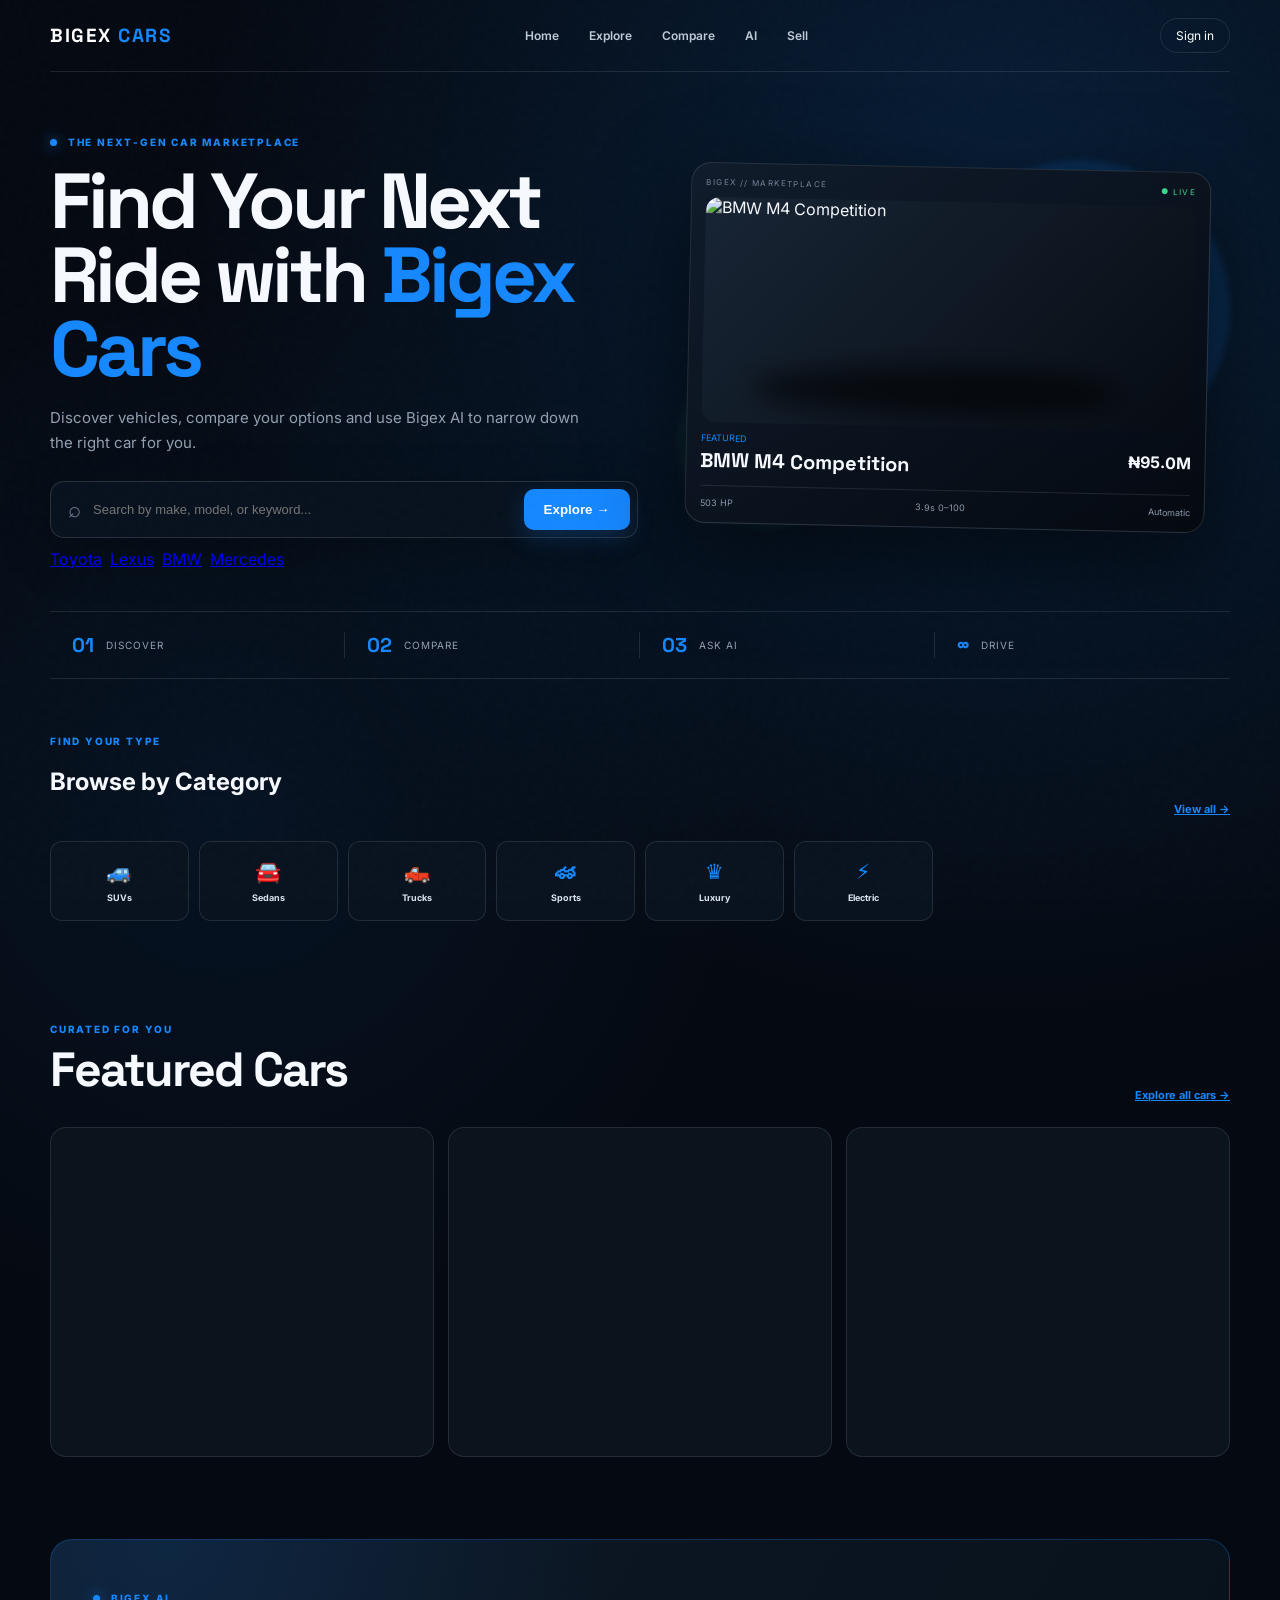
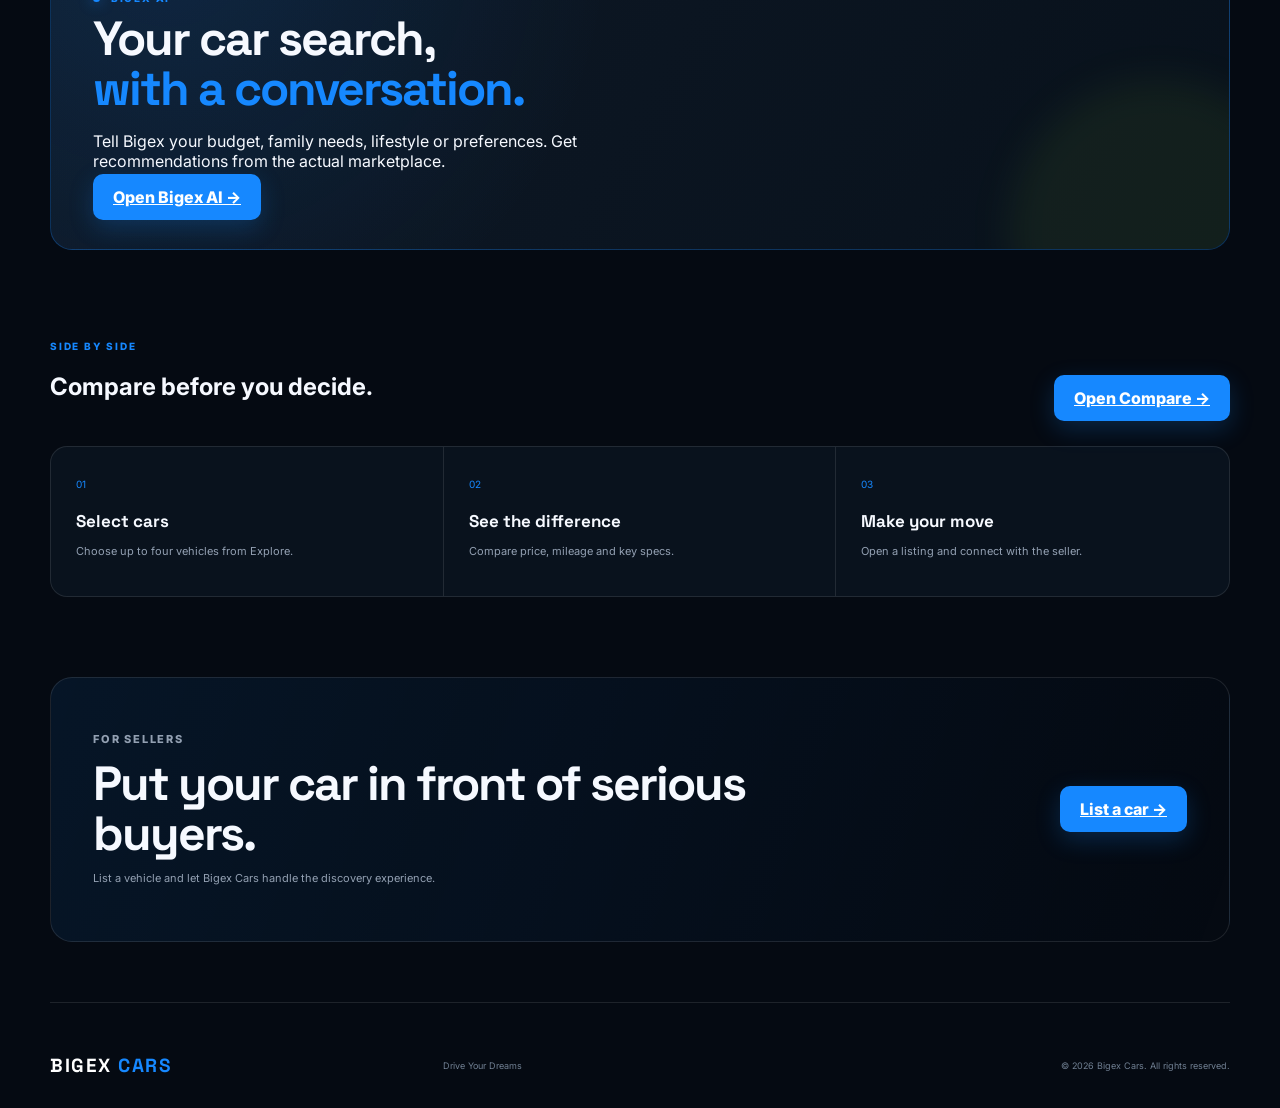
==== commit c570ef7e: "Refactor home around dedicated marketplace navigation" ====
--- a/index.html
+++ b/index.html
@@ -1,132 +1,11 @@
 <!DOCTYPE html>
-<html lang="en">
-<head>
-  <meta charset="UTF-8" />
-  <meta name="viewport" content="width=device-width, initial-scale=1.0" />
-  <meta name="description" content="Bigex Cars — discover, compare and shortlist cars." />
-  <title>Bigex Cars — Drive Different</title>
-  <link rel="preconnect" href="https://fonts.googleapis.com" />
-  <link rel="preconnect" href="https://fonts.gstatic.com" crossorigin />
-  <link href="https://fonts.googleapis.com/css2?family=Inter:wght@400;500;600;700;800&family=Space+Grotesk:wght@500;600;700&display=swap" rel="stylesheet" />
-  <link rel="stylesheet" href="style.css" />
-  <link rel="stylesheet" href="style-v3.css" />
-</head>
-<body>
-  <div class="noise"></div>
-  <header class="nav container">
-    <a class="brand" href="#"><span>BIGEX</span> <b>CARS</b></a>
-    <nav aria-label="Primary navigation">
-      <a href="#">Home</a>
-      <a href="#explore">Browse Cars</a>
-      <a href="#sell">Sell Car</a>
-      <a href="#bigexIntelligence">AI Assistant</a>
-      <a href="#compare">Compare</a>
-    </nav>
-    <div class="nav-actions">
-      <a class="ghost-btn" id="loginBtn" href="login.html">Sign in</a>
-      <button class="mobile-menu-btn" id="mobileMenuBtn" type="button" aria-label="Open menu" aria-expanded="false">☰</button>
-    </div>
-  </header>
-  <div class="mobile-menu" id="mobileMenu" aria-hidden="true">
-    <a href="#">Home</a><a href="#explore">Browse Cars</a><a href="#sell">Sell Car</a><a href="#bigexIntelligence">AI Assistant</a><a href="#compare">Compare</a><a href="login.html">Account</a>
-  </div>
-
-  <main>
-    <section class="hero container">
-      <div class="hero-copy">
-        <p class="eyebrow"><span class="pulse"></span> THE NEXT-GEN CAR MARKETPLACE</p>
-        <h1>Find Your Next Ride with <em>Bigex Cars</em></h1>
-        <p class="hero-text">Discover, compare and buy the perfect car — from trusted sellers, with real images, detailed listings and smart recommendations.</p>
-        <div class="search-box" role="search">
-          <span class="search-icon" aria-hidden="true">⌕</span>
-          <input id="heroSearch" type="search" placeholder="Search by make, model, or keyword..." aria-label="Search cars" />
-          <button id="searchBtn" type="button">Search</button>
-        </div>
-        <div class="quick-tags" aria-label="Popular searches">
-          <button data-search="Toyota" type="button">Toyota</button>
-          <button data-search="Lexus" type="button">Lexus</button>
-          <button data-search="BMW" type="button">BMW</button>
-          <button data-search="Mercedes" type="button">Mercedes</button>
-        </div>
-      </div>
-      <div class="hero-visual" aria-label="Featured car">
-        <div class="orb orb-one"></div><div class="orb orb-two"></div>
-        <div class="car-card">
-          <div class="car-top"><span>FEATURED // 001</span><span>● LIVE</span></div>
-          <div class="car-image"><img src="https://commons.wikimedia.org/wiki/Special:FilePath/2024_BMW_M4_%28G82%29_Competition_IMG_9370.jpg" alt="2024 BMW M4 Competition" loading="eager" referrerpolicy="no-referrer" /></div>
-          <div class="car-info">
-            <div><p>2024</p><h2>BMW M4 Competition</h2></div>
-            <strong>₦95.0M</strong>
-          </div>
-          <div class="specs"><span>503 HP</span><span>3.9s 0–100</span><span>Automatic</span></div>
-        </div>
-      </div>
-    </section>
-
-    <section class="stats container" aria-label="How Bigex Cars works">
-      <div><strong>01</strong><span>Discover</span></div><div><strong>02</strong><span>Compare</span></div><div><strong>03</strong><span>Connect</span></div><div><strong>∞</strong><span>Drive</span></div>
-    </section>
-
-    <section class="category-strip container" aria-label="Browse by category">
-      <div class="section-head"><div><p class="eyebrow">FIND YOUR TYPE</p><h2>Browse by Category</h2></div><button class="text-btn" type="button" onclick="document.getElementById('explore').scrollIntoView({behavior:'smooth'})">View all categories →</button></div>
-      <div class="category-grid">
-        <a class="category-card" href="#explore"><span class="category-icon">🚙</span>SUVs</a>
-        <a class="category-card" href="#explore"><span class="category-icon">🚘</span>Sedans</a>
-        <a class="category-card" href="#explore"><span class="category-icon">🛻</span>Trucks</a>
-        <a class="category-card" href="#explore"><span class="category-icon">🏎</span>Sports</a>
-        <a class="category-card" href="#explore"><span class="category-icon">🚗</span>Hatchbacks</a>
-        <a class="category-card" href="#explore"><span class="category-icon">♛</span>Luxury</a>
-        <a class="category-card" href="#explore"><span class="category-icon">⚡</span>Electric</a>
-        <a class="category-card" href="#explore"><span class="category-icon">🚐</span>Wagons</a>
-      </div>
-    </section>
-
-    <section class="section container" id="explore">
-      <div class="section-head marketplace-head">
-        <div><p class="eyebrow">CURATED FOR YOU</p><h2>Featured Cars</h2><p class="section-subtitle" id="resultsMeta">Loading the marketplace…</p></div>
-        <button class="text-btn" id="viewAll" type="button">View all cars →</button>
-      </div>
-      <div class="marketplace-toolbar">
-        <div class="filters" aria-label="Filter by body type">
-          <button class="filter active" data-filter="all" type="button">All</button>
-          <button class="filter" data-filter="SUV" type="button">SUV</button>
-          <button class="filter" data-filter="Sedan" type="button">Sedan</button>
-          <button class="filter" data-filter="Coupe" type="button">Coupe</button>
-          <button class="filter" data-filter="Electric" type="button">Electric</button>
-        </div>
-        <button class="clear-search" id="clearSearch" type="button" hidden>Clear search</button>
-      </div>
-      <div class="car-grid" id="carGrid" aria-live="polite"></div>
-    </section>
-
-    <section class="ai-panel container" id="bigexIntelligence">
-      <div class="ai-intro">
-        <p class="eyebrow"><span class="ai-status-dot"></span> BIGEX AI</p>
-        <h2>Tell us what you want.<br /><span>We'll narrow it down.</span></h2>
-        <p>Tell Bigex your budget, family size, lifestyle, preferred body type or anything else that matters. It will recommend cars from the current marketplace.</p>
-      </div>
-      <div class="ai-chat">
-        <div class="ai-chat-window" id="aiReply" aria-live="polite">
-          <div class="ai-bubble ai-bubble-assistant">Hi. What kind of car are you looking for?</div>
-        </div>
-        <div class="ai-input">
-          <input id="aiInput" aria-label="Describe your ideal car" autocomplete="off" placeholder="Describe your ideal car..." />
-          <button id="aiBtn" type="button" aria-label="Send message">→</button>
-        </div>
-        <small class="ai-hint">Recommendations are based on the current marketplace inventory.</small>
-      </div>
-    </section>
-
-    <section class="compare-section container" id="compare">
-      <div class="section-head"><div><p class="eyebrow">SIDE BY SIDE</p><h2>Compare without guessing.</h2></div></div>
-      <div class="compare-box"><div><span>01</span><h3>Select cars</h3><p>Add up to four cars from the marketplace.</p></div><div><span>02</span><h3>See the difference</h3><p>Price, power, mileage and key specs in one view.</p></div><div><span>03</span><h3>Make your move</h3><p>Save a shortlist or connect with a seller.</p></div></div>
-    </section>
-
-    <section class="sell container" id="sell"><div><p class="eyebrow">FOR SELLERS</p><h2>Put your car in front of serious buyers.</h2><p>List a vehicle, add its details and let Bigex Cars handle the discovery experience.</p></div><button class="primary-btn" id="sellBtn" type="button">List a car →</button></section>
-  </main>
-
-  <footer class="footer container"><div class="brand"><span>BIGEX</span> <b>CARS</b></div><p>Drive Your Dreams</p><small>© 2026 Bigex Cars. All rights reserved.</small></footer>
-  <div class="toast" id="toast" role="status" aria-live="polite"></div>
-  <script type="module" src="script.js"></script>
-</body>
-</html>+<html lang="en"><head><meta charset="UTF-8"><meta name="viewport" content="width=device-width,initial-scale=1.0"><meta name="description" content="Bigex Cars — discover, compare and sell vehicles."><title>Bigex Cars — Drive Different</title><link rel="preconnect" href="https://fonts.googleapis.com"><link rel="preconnect" href="https://fonts.gstatic.com" crossorigin><link href="https://fonts.googleapis.com/css2?family=Inter:wght@400;500;600;700;800&family=Space+Grotesk:wght@500;600;700&display=swap" rel="stylesheet"><link rel="stylesheet" href="style.css"><link rel="stylesheet" href="style-v3.css"><link rel="stylesheet" href="navigation-pages.css"></head>
+<body><div class="noise"></div><header class="nav container"><a class="brand" href="index.html"><span>BIGEX</span> <b>CARS</b></a><nav aria-label="Primary navigation"><a class="active" href="index.html">Home</a><a href="explore.html">Explore</a><a href="compare.html">Compare</a><a href="ai.html">AI</a><a href="sell.html">Sell</a></nav><div class="nav-actions"><a class="ghost-btn" href="login.html">Sign in</a><button class="mobile-menu-btn" id="mobileMenuBtn" type="button">☰</button></div></header><div class="mobile-menu" id="mobileMenu"><a href="index.html">Home</a><a href="explore.html">Explore</a><a href="compare.html">Compare</a><a href="ai.html">AI</a><a href="sell.html">Sell</a><a href="login.html">Account</a></div>
+<main><section class="hero container"><div class="hero-copy"><p class="eyebrow"><span class="pulse"></span> THE NEXT-GEN CAR MARKETPLACE</p><h1>Find Your Next Ride with <em>Bigex Cars</em></h1><p class="hero-text">Discover vehicles, compare your options and use Bigex AI to narrow down the right car for you.</p><div class="search-box" role="search"><span class="search-icon">⌕</span><input id="homeSearch" type="search" placeholder="Search by make, model, or keyword..."><button id="homeSearchBtn" type="button">Explore →</button></div><div class="quick-tags"><a href="explore.html">Toyota</a><a href="explore.html">Lexus</a><a href="explore.html">BMW</a><a href="explore.html">Mercedes</a></div></div><div class="hero-visual"><div class="orb orb-one"></div><div class="orb orb-two"></div><div class="car-card"><div class="car-top"><span>BIGEX // MARKETPLACE</span><span>● LIVE</span></div><div class="car-image"><img src="https://commons.wikimedia.org/wiki/Special:FilePath/2024_BMW_M4_%28G82%29_Competition_IMG_9370.jpg" alt="BMW M4 Competition" loading="eager" referrerpolicy="no-referrer"></div><div class="car-info"><div><p>FEATURED</p><h2>BMW M4 Competition</h2></div><strong>₦95.0M</strong></div><div class="specs"><span>503 HP</span><span>3.9s 0–100</span><span>Automatic</span></div></div></div></section>
+<section class="stats container"><div><strong>01</strong><span>Discover</span></div><div><strong>02</strong><span>Compare</span></div><div><strong>03</strong><span>Ask AI</span></div><div><strong>∞</strong><span>Drive</span></div></section>
+<section class="category-strip container"><div class="section-head"><div><p class="eyebrow">FIND YOUR TYPE</p><h2>Browse by Category</h2></div><a class="text-btn" href="explore.html">View all →</a></div><div class="category-grid"><a class="category-card" href="explore.html"><span class="category-icon">🚙</span>SUVs</a><a class="category-card" href="explore.html"><span class="category-icon">🚘</span>Sedans</a><a class="category-card" href="explore.html"><span class="category-icon">🛻</span>Trucks</a><a class="category-card" href="explore.html"><span class="category-icon">🏎</span>Sports</a><a class="category-card" href="explore.html"><span class="category-icon">♛</span>Luxury</a><a class="category-card" href="explore.html"><span class="category-icon">⚡</span>Electric</a></div></section>
+<section class="section container"><div class="section-head"><div><p class="eyebrow">CURATED FOR YOU</p><h2>Featured Cars</h2></div><a class="text-btn" href="explore.html">Explore all cars →</a></div><div class="car-grid" id="featuredCars"><div class="skeleton-card"></div><div class="skeleton-card"></div><div class="skeleton-card"></div></div></section>
+<section class="ai-panel container"><div class="ai-intro"><p class="eyebrow"><span class="ai-status-dot"></span> BIGEX AI</p><h2>Your car search,<br><span>with a conversation.</span></h2><p>Tell Bigex your budget, family needs, lifestyle or preferences. Get recommendations from the actual marketplace.</p><a class="primary-btn" href="ai.html">Open Bigex AI →</a></div></section>
+<section class="compare-section container"><div class="section-head"><div><p class="eyebrow">SIDE BY SIDE</p><h2>Compare before you decide.</h2></div><a class="primary-btn" href="compare.html">Open Compare →</a></div><div class="compare-box"><div><span>01</span><h3>Select cars</h3><p>Choose up to four vehicles from Explore.</p></div><div><span>02</span><h3>See the difference</h3><p>Compare price, mileage and key specs.</p></div><div><span>03</span><h3>Make your move</h3><p>Open a listing and connect with the seller.</p></div></div></section>
+<section class="sell container"><div><p class="eyebrow">FOR SELLERS</p><h2>Put your car in front of serious buyers.</h2><p>List a vehicle and let Bigex Cars handle the discovery experience.</p></div><a class="primary-btn" href="sell.html">List a car →</a></section></main>
+<footer class="footer container"><div class="brand"><span>BIGEX</span> <b>CARS</b></div><p>Drive Your Dreams</p><small>© 2026 Bigex Cars. All rights reserved.</small></footer><script type="module" src="home.js"></script><script>const b=document.getElementById('mobileMenuBtn'),m=document.getElementById('mobileMenu');if(b&&m)b.onclick=()=>m.classList.toggle('open');const s=document.getElementById('homeSearch'),go=document.getElementById('homeSearchBtn');go.onclick=()=>location.href='explore.html'+(s.value.trim()?'?q='+encodeURIComponent(s.value.trim()):'');s.onkeydown=e=>{if(e.key==='Enter')go.click()};</script></body></html>
--- a/navigation-pages.css
+++ b/navigation-pages.css
@@ -0,0 +1 @@
+.dedicated-page{padding-top:72px;min-height:70vh}.dedicated-hero{max-width:760px;padding:42px 0 52px}.dedicated-hero h1{font-family:'Space Grotesk',sans-serif;font-size:clamp(42px,7vw,82px);line-height:.98;margin:10px 0 22px}.dedicated-hero h1 em{font-style:normal}.dedicated-hero>p:last-child{max-width:650px;font-size:17px;line-height:1.7;opacity:.78}.ai-page-shell{display:grid;grid-template-columns:minmax(0,1fr) 280px;gap:24px;align-items:start}.ai-chat-large{min-height:560px}.ai-page-side{display:flex;flex-direction:column;gap:10px;padding:22px;border:1px solid rgba(255,255,255,.09);border-radius:20px;background:rgba(255,255,255,.025)}.ai-page-side button{text-align:left;padding:13px 14px;border:1px solid rgba(255,255,255,.08);border-radius:12px;background:transparent;color:inherit;cursor:pointer}.ai-page-side button:hover{background:rgba(255,255,255,.06)}.page-search{max-width:760px;margin:0 0 22px}.compare-table-wrap{overflow:auto;border:1px solid rgba(255,255,255,.09);border-radius:18px}.compare-table{width:100%;min-width:720px;border-collapse:collapse}.compare-table th,.compare-table td{padding:18px 16px;text-align:left;border-bottom:1px solid rgba(255,255,255,.07)}.compare-table th{font-weight:700}.compare-table thead th:not(:first-child){min-width:180px}.compare-table tbody th{opacity:.65}.compare-car-link{display:block;color:inherit;text-decoration:none;margin-bottom:12px}.remove-compare{border:0;background:transparent;color:inherit;opacity:.65;cursor:pointer;padding:4px 0}.compare-page-actions{display:flex;gap:12px;justify-content:flex-end;margin-top:18px}.nav nav a.active{opacity:1}.listing-bottom .ghost-btn{white-space:nowrap}.ai-turn-user{display:flex;justify-content:flex-end}.ai-bubble-user{background:rgba(255,255,255,.08);margin-left:auto}.ai-chat-window{scroll-behavior:smooth}@media(max-width:800px){.ai-page-shell{grid-template-columns:1fr}.dedicated-page{padding-top:34px}.dedicated-hero{padding-bottom:30px}.ai-page-side{order:2}.compare-page-actions{justify-content:stretch;flex-direction:column}.compare-page-actions>*{width:100%;text-align:center}.nav nav{display:none}}
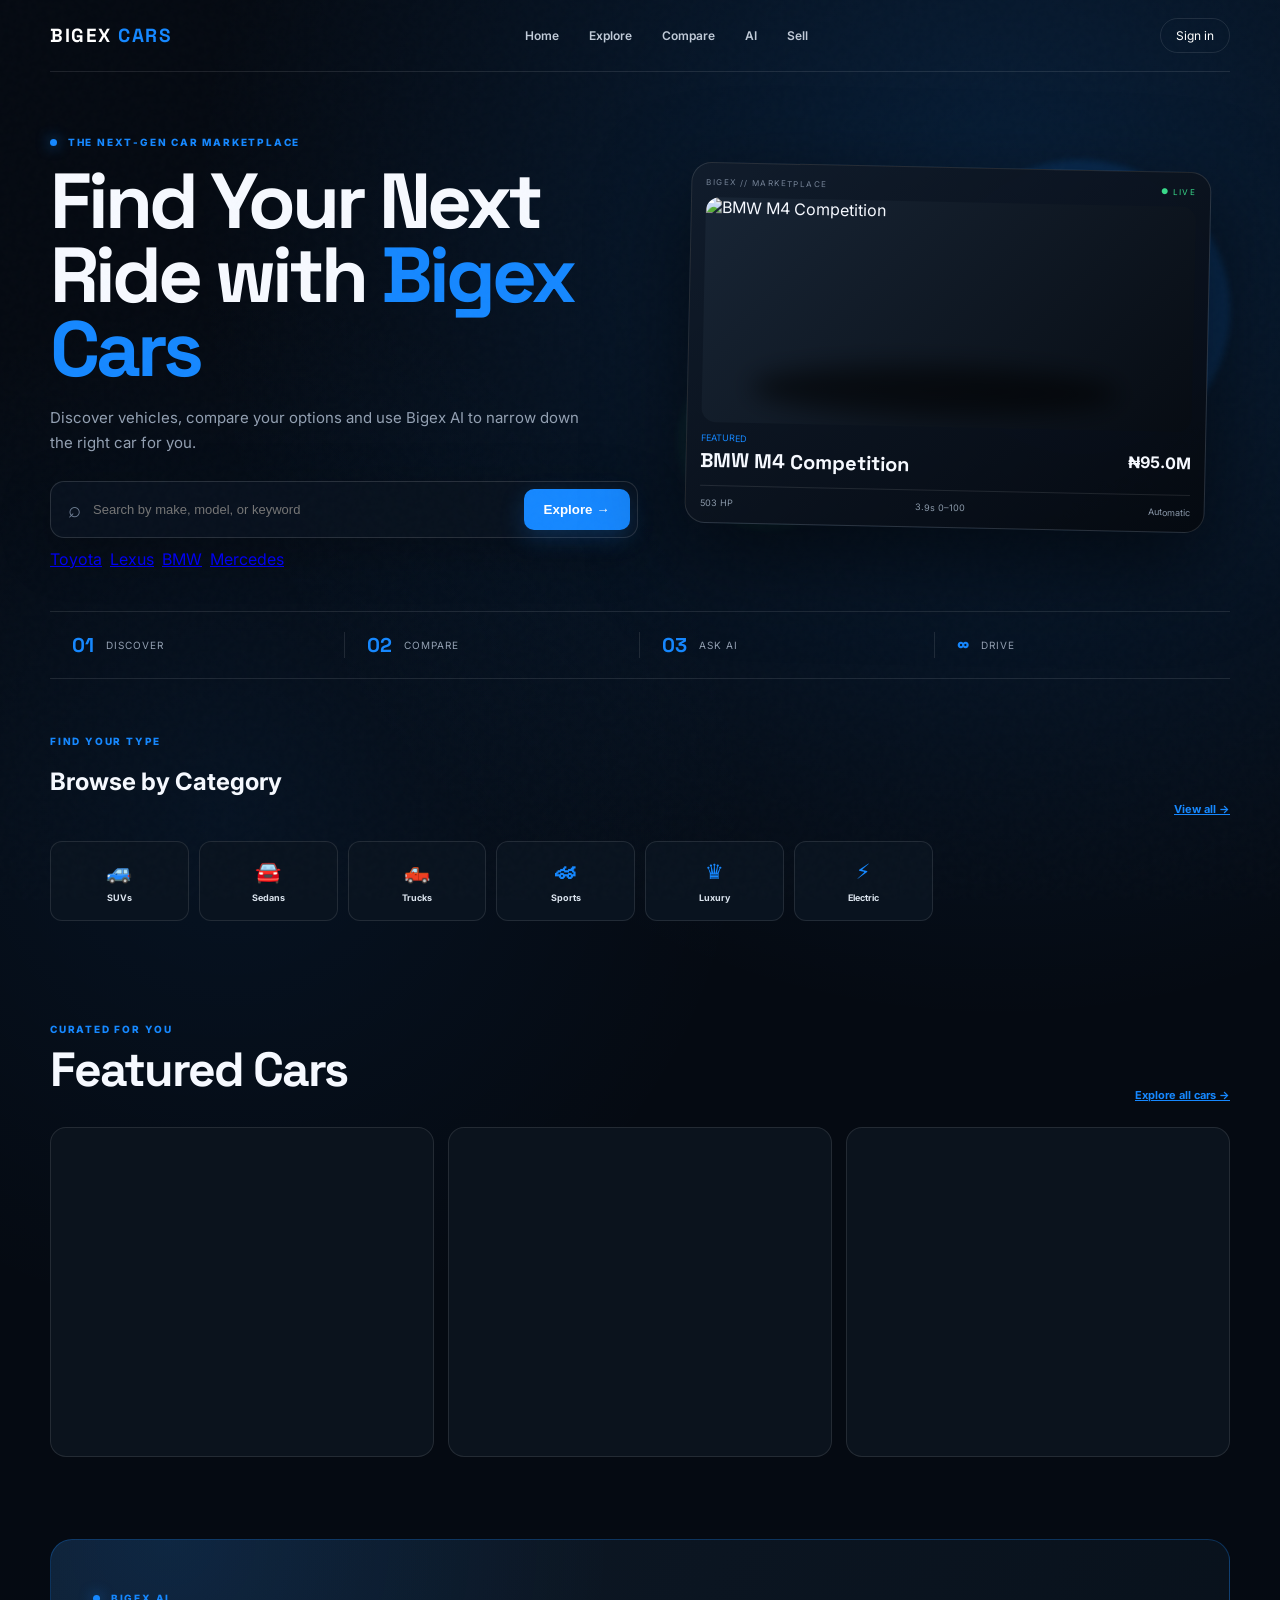
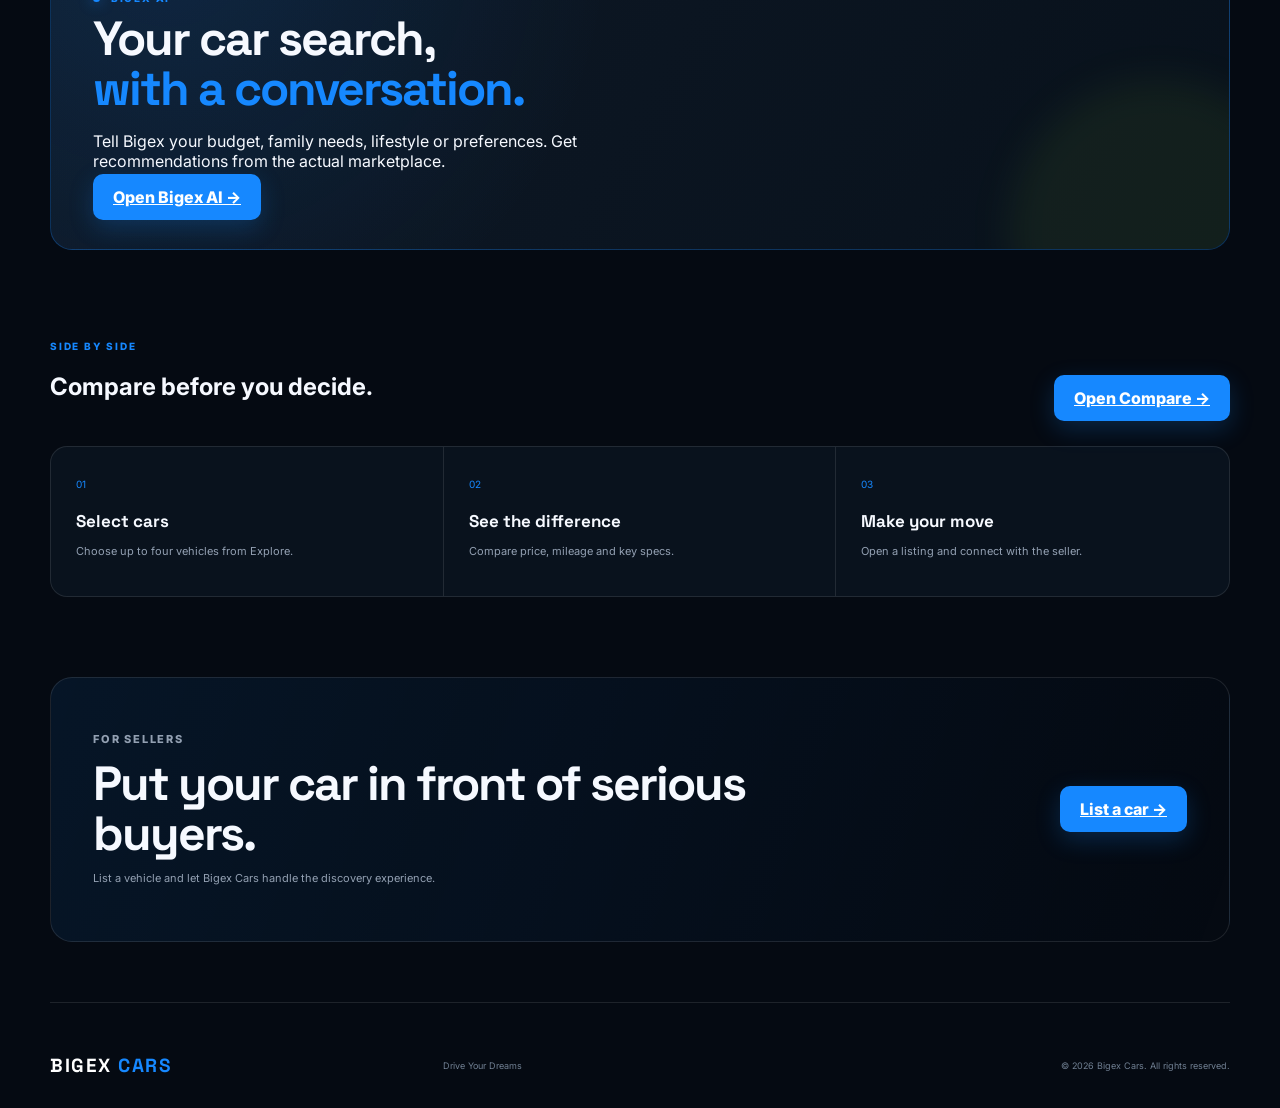
==== commit dd0dee18: "Connect homepage comparison navigation bridge" ====
--- a/index.html
+++ b/index.html
@@ -1,11 +1,2 @@
 <!DOCTYPE html>
-<html lang="en"><head><meta charset="UTF-8"><meta name="viewport" content="width=device-width,initial-scale=1.0"><meta name="description" content="Bigex Cars — discover, compare and sell vehicles."><title>Bigex Cars — Drive Different</title><link rel="preconnect" href="https://fonts.googleapis.com"><link rel="preconnect" href="https://fonts.gstatic.com" crossorigin><link href="https://fonts.googleapis.com/css2?family=Inter:wght@400;500;600;700;800&family=Space+Grotesk:wght@500;600;700&display=swap" rel="stylesheet"><link rel="stylesheet" href="style.css"><link rel="stylesheet" href="style-v3.css"><link rel="stylesheet" href="navigation-pages.css"></head>
-<body><div class="noise"></div><header class="nav container"><a class="brand" href="index.html"><span>BIGEX</span> <b>CARS</b></a><nav aria-label="Primary navigation"><a class="active" href="index.html">Home</a><a href="explore.html">Explore</a><a href="compare.html">Compare</a><a href="ai.html">AI</a><a href="sell.html">Sell</a></nav><div class="nav-actions"><a class="ghost-btn" href="login.html">Sign in</a><button class="mobile-menu-btn" id="mobileMenuBtn" type="button">☰</button></div></header><div class="mobile-menu" id="mobileMenu"><a href="index.html">Home</a><a href="explore.html">Explore</a><a href="compare.html">Compare</a><a href="ai.html">AI</a><a href="sell.html">Sell</a><a href="login.html">Account</a></div>
-<main><section class="hero container"><div class="hero-copy"><p class="eyebrow"><span class="pulse"></span> THE NEXT-GEN CAR MARKETPLACE</p><h1>Find Your Next Ride with <em>Bigex Cars</em></h1><p class="hero-text">Discover vehicles, compare your options and use Bigex AI to narrow down the right car for you.</p><div class="search-box" role="search"><span class="search-icon">⌕</span><input id="homeSearch" type="search" placeholder="Search by make, model, or keyword..."><button id="homeSearchBtn" type="button">Explore →</button></div><div class="quick-tags"><a href="explore.html">Toyota</a><a href="explore.html">Lexus</a><a href="explore.html">BMW</a><a href="explore.html">Mercedes</a></div></div><div class="hero-visual"><div class="orb orb-one"></div><div class="orb orb-two"></div><div class="car-card"><div class="car-top"><span>BIGEX // MARKETPLACE</span><span>● LIVE</span></div><div class="car-image"><img src="https://commons.wikimedia.org/wiki/Special:FilePath/2024_BMW_M4_%28G82%29_Competition_IMG_9370.jpg" alt="BMW M4 Competition" loading="eager" referrerpolicy="no-referrer"></div><div class="car-info"><div><p>FEATURED</p><h2>BMW M4 Competition</h2></div><strong>₦95.0M</strong></div><div class="specs"><span>503 HP</span><span>3.9s 0–100</span><span>Automatic</span></div></div></div></section>
-<section class="stats container"><div><strong>01</strong><span>Discover</span></div><div><strong>02</strong><span>Compare</span></div><div><strong>03</strong><span>Ask AI</span></div><div><strong>∞</strong><span>Drive</span></div></section>
-<section class="category-strip container"><div class="section-head"><div><p class="eyebrow">FIND YOUR TYPE</p><h2>Browse by Category</h2></div><a class="text-btn" href="explore.html">View all →</a></div><div class="category-grid"><a class="category-card" href="explore.html"><span class="category-icon">🚙</span>SUVs</a><a class="category-card" href="explore.html"><span class="category-icon">🚘</span>Sedans</a><a class="category-card" href="explore.html"><span class="category-icon">🛻</span>Trucks</a><a class="category-card" href="explore.html"><span class="category-icon">🏎</span>Sports</a><a class="category-card" href="explore.html"><span class="category-icon">♛</span>Luxury</a><a class="category-card" href="explore.html"><span class="category-icon">⚡</span>Electric</a></div></section>
-<section class="section container"><div class="section-head"><div><p class="eyebrow">CURATED FOR YOU</p><h2>Featured Cars</h2></div><a class="text-btn" href="explore.html">Explore all cars →</a></div><div class="car-grid" id="featuredCars"><div class="skeleton-card"></div><div class="skeleton-card"></div><div class="skeleton-card"></div></div></section>
-<section class="ai-panel container"><div class="ai-intro"><p class="eyebrow"><span class="ai-status-dot"></span> BIGEX AI</p><h2>Your car search,<br><span>with a conversation.</span></h2><p>Tell Bigex your budget, family needs, lifestyle or preferences. Get recommendations from the actual marketplace.</p><a class="primary-btn" href="ai.html">Open Bigex AI →</a></div></section>
-<section class="compare-section container"><div class="section-head"><div><p class="eyebrow">SIDE BY SIDE</p><h2>Compare before you decide.</h2></div><a class="primary-btn" href="compare.html">Open Compare →</a></div><div class="compare-box"><div><span>01</span><h3>Select cars</h3><p>Choose up to four vehicles from Explore.</p></div><div><span>02</span><h3>See the difference</h3><p>Compare price, mileage and key specs.</p></div><div><span>03</span><h3>Make your move</h3><p>Open a listing and connect with the seller.</p></div></div></section>
-<section class="sell container"><div><p class="eyebrow">FOR SELLERS</p><h2>Put your car in front of serious buyers.</h2><p>List a vehicle and let Bigex Cars handle the discovery experience.</p></div><a class="primary-btn" href="sell.html">List a car →</a></section></main>
-<footer class="footer container"><div class="brand"><span>BIGEX</span> <b>CARS</b></div><p>Drive Your Dreams</p><small>© 2026 Bigex Cars. All rights reserved.</small></footer><script type="module" src="home.js"></script><script>const b=document.getElementById('mobileMenuBtn'),m=document.getElementById('mobileMenu');if(b&&m)b.onclick=()=>m.classList.toggle('open');const s=document.getElementById('homeSearch'),go=document.getElementById('homeSearchBtn');go.onclick=()=>location.href='explore.html'+(s.value.trim()?'?q='+encodeURIComponent(s.value.trim()):'');s.onkeydown=e=>{if(e.key==='Enter')go.click()};</script></body></html>+<html lang="en"><head><meta charset="UTF-8"><meta name="viewport" content="width=device-width,initial-scale=1.0"><meta name="description" content="Bigex Cars — discover, compare and sell vehicles."><title>Bigex Cars — Drive Different</title><link rel="preconnect" href="https://fonts.googleapis.com"><link rel="preconnect" href="https://fonts.gstatic.com" crossorigin><link href="https://fonts.googleapis.com/css2?family=Inter:wght@400;500;600;700;800&family=Space+Grotesk:wght@500;600;700&display=swap" rel="stylesheet"><link rel="stylesheet" href="style.css"><link rel="stylesheet" href="style-v3.css"><link rel="stylesheet" href="navigation-pages.css"></head><body><div class="noise"></div><header class="nav container"><a class="brand" href="index.html"><span>BIGEX</span> <b>CARS</b></a><nav aria-label="Primary navigation"><a class="active" href="index.html">Home</a><a href="explore.html">Explore</a><a href="compare.html">Compare</a><a href="ai.html">AI</a><a href="sell.html">Sell</a></nav><div class="nav-actions"><a class="ghost-btn" href="login.html">Sign in</a><button class="mobile-menu-btn" id="mobileMenuBtn" type="button">☰</button></div></header><div class="mobile-menu" id="mobileMenu"><a href="index.html">Home</a><a href="explore.html">Explore</a><a href="compare.html">Compare</a><a href="ai.html">AI</a><a href="sell.html">Sell</a><a href="login.html">Account</a></div><main><section class="hero container"><div class="hero-copy"><p class="eyebrow"><span class="pulse"></span> THE NEXT-GEN CAR MARKETPLACE</p><h1>Find Your Next Ride with <em>Bigex Cars</em></h1><p class="hero-text">Discover vehicles, compare your options and use Bigex AI to narrow down the right car for you.</p><div class="search-box" role="search"><span class="search-icon">⌕</span><input id="homeSearch" type="search" placeholder="Search by make, model, or keyword"><button id="homeSearchBtn" type="button">Explore →</button></div><div class="quick-tags"><a href="explore.html">Toyota</a><a href="explore.html">Lexus</a><a href="explore.html">BMW</a><a href="explore.html">Mercedes</a></div></div><div class="hero-visual"><div class="orb orb-one"></div><div class="orb orb-two"></div><div class="car-card"><div class="car-top"><span>BIGEX // MARKETPLACE</span><span>● LIVE</span></div><div class="car-image"><img src="https://commons.wikimedia.org/wiki/Special:FilePath/2024_BMW_M4_%28G82%29_Competition_IMG_9370.jpg" alt="BMW M4 Competition" loading="eager" referrerpolicy="no-referrer"></div><div class="car-info"><div><p>FEATURED</p><h2>BMW M4 Competition</h2></div><strong>₦95.0M</strong></div><div class="specs"><span>503 HP</span><span>3.9s 0–100</span><span>Automatic</span></div></div></div></section><section class="stats container"><div><strong>01</strong><span>Discover</span></div><div><strong>02</strong><span>Compare</span></div><div><strong>03</strong><span>Ask AI</span></div><div><strong>∞</strong><span>Drive</span></div></section><section class="category-strip container"><div class="section-head"><div><p class="eyebrow">FIND YOUR TYPE</p><h2>Browse by Category</h2></div><a class="text-btn" href="explore.html">View all →</a></div><div class="category-grid"><a class="category-card" href="explore.html"><span class="category-icon">🚙</span>SUVs</a><a class="category-card" href="explore.html"><span class="category-icon">🚘</span>Sedans</a><a class="category-card" href="explore.html"><span class="category-icon">🛻</span>Trucks</a><a class="category-card" href="explore.html"><span class="category-icon">🏎</span>Sports</a><a class="category-card" href="explore.html"><span class="category-icon">♛</span>Luxury</a><a class="category-card" href="explore.html"><span class="category-icon">⚡</span>Electric</a></div></section><section class="section container"><div class="section-head"><div><p class="eyebrow">CURATED FOR YOU</p><h2>Featured Cars</h2></div><a class="text-btn" href="explore.html">Explore all cars →</a></div><div class="car-grid" id="featuredCars"><div class="skeleton-card"></div><div class="skeleton-card"></div><div class="skeleton-card"></div></div></section><section class="ai-panel container"><div class="ai-intro"><p class="eyebrow"><span class="ai-status-dot"></span> BIGEX AI</p><h2>Your car search,<br><span>with a conversation.</span></h2><p>Tell Bigex your budget, family needs, lifestyle or preferences. Get recommendations from the actual marketplace.</p><a class="primary-btn" href="ai.html">Open Bigex AI →</a></div></section><section class="compare-section container"><div class="section-head"><div><p class="eyebrow">SIDE BY SIDE</p><h2>Compare before you decide.</h2></div><a class="primary-btn" href="compare.html">Open Compare →</a></div><div class="compare-box"><div><span>01</span><h3>Select cars</h3><p>Choose up to four vehicles from Explore.</p></div><div><span>02</span><h3>See the difference</h3><p>Compare price, mileage and key specs.</p></div><div><span>03</span><h3>Make your move</h3><p>Open a listing and connect with the seller.</p></div></div></section><section class="sell container"><div><p class="eyebrow">FOR SELLERS</p><h2>Put your car in front of serious buyers.</h2><p>List a vehicle and let Bigex Cars handle the discovery experience.</p></div><a class="primary-btn" href="sell.html">List a car →</a></section></main><footer class="footer container"><div class="brand"><span>BIGEX</span> <b>CARS</b></div><p>Drive Your Dreams</p><small>© 2026 Bigex Cars. All rights reserved.</small></footer><script type="module" src="home.js"></script><script type="module" src="navigation.js"></script><script>const b=document.getElementById('mobileMenuBtn'),m=document.getElementById('mobileMenu');if(b&&m)b.onclick=()=>m.classList.toggle('open');const s=document.getElementById('homeSearch'),go=document.getElementById('homeSearchBtn');go.onclick=()=>location.href='explore.html'+(s.value.trim()?'?q='+encodeURIComponent(s.value.trim()):'');s.onkeydown=e=>{if(e.key==='Enter')go.click()};</script></body></html>
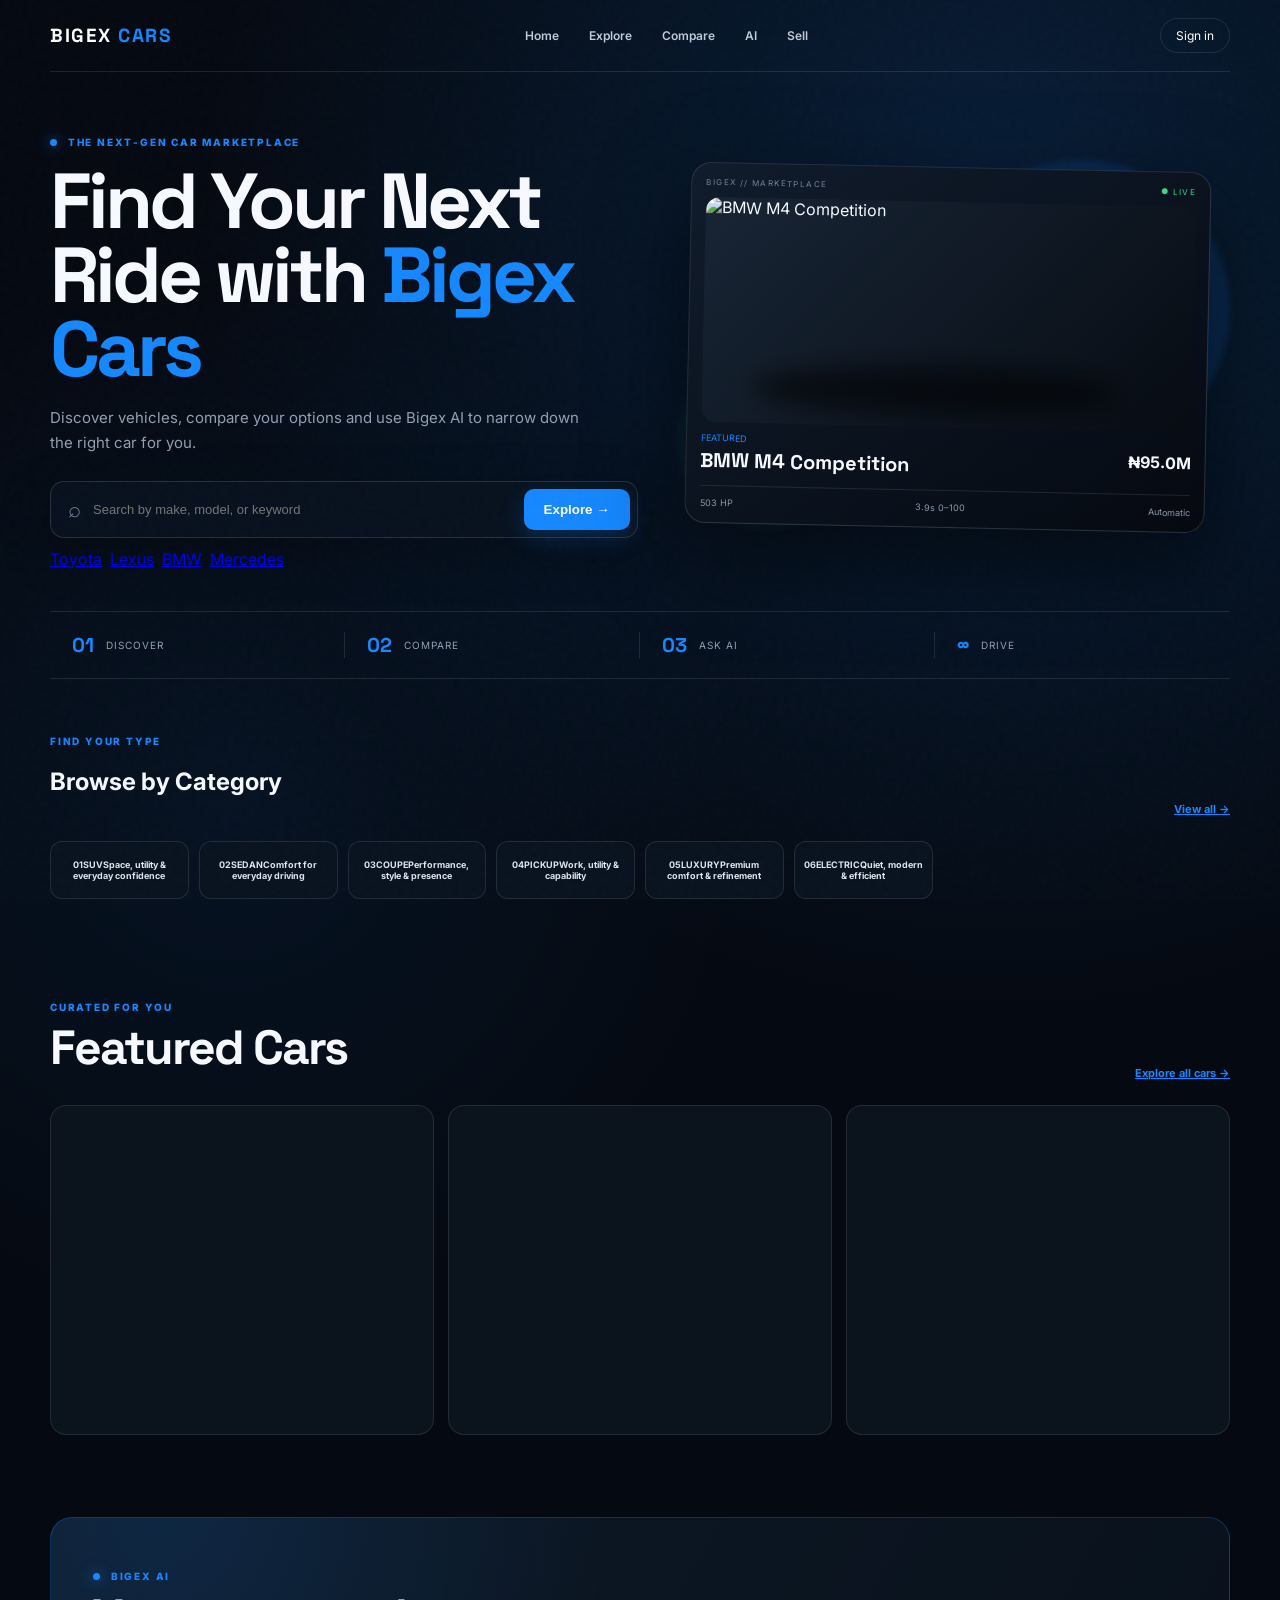
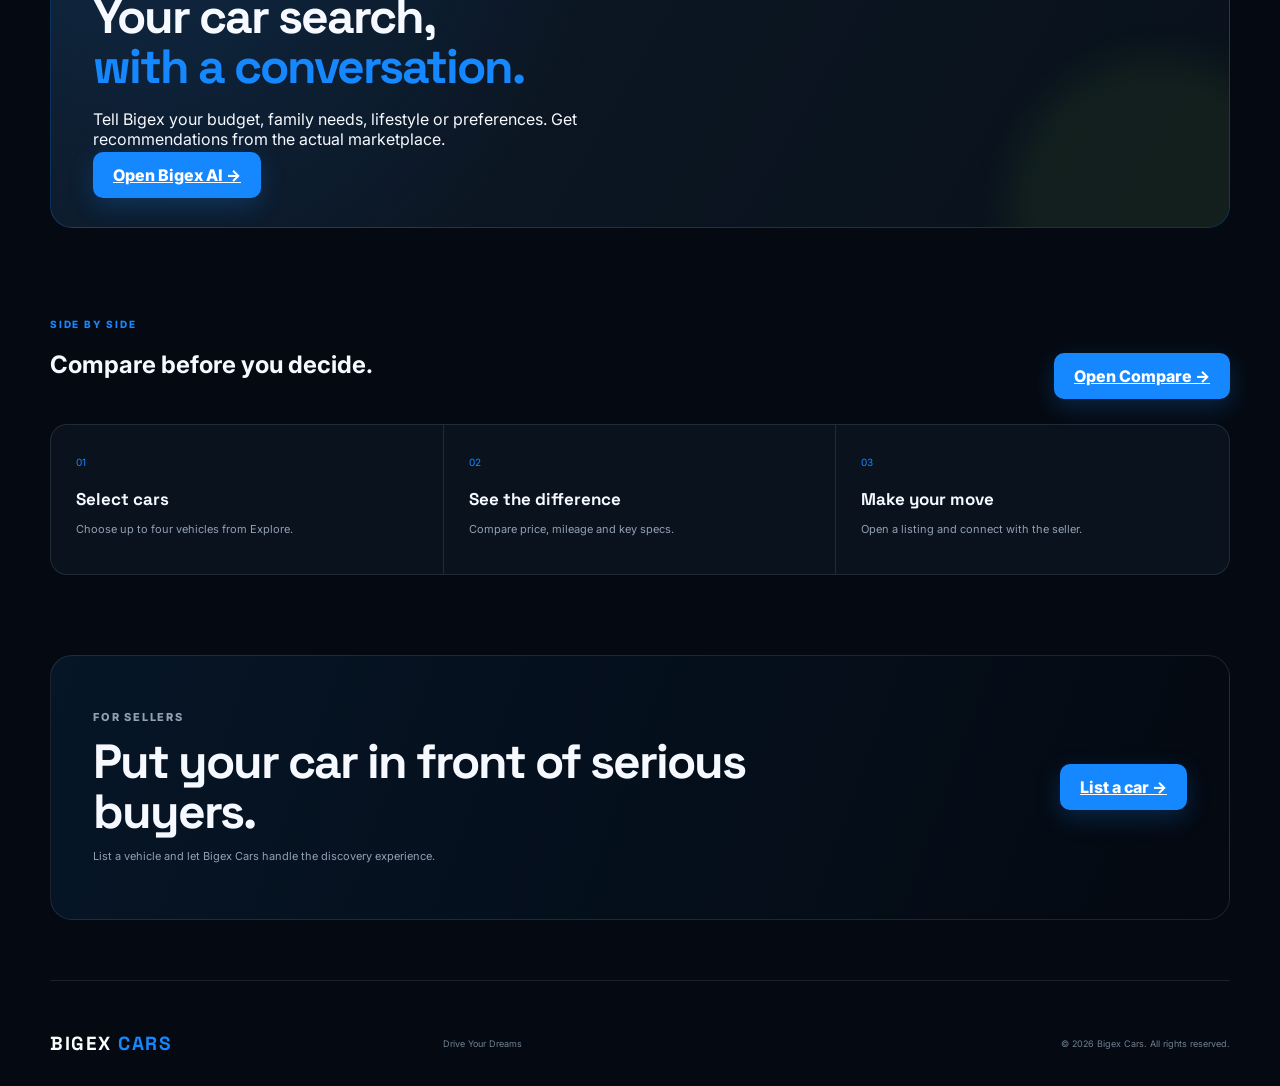
==== commit 023ae255: "Refine homepage vehicle categories" ====
--- a/index.html
+++ b/index.html
@@ -1,2 +1,2 @@
 <!DOCTYPE html>
-<html lang="en"><head><meta charset="UTF-8"><meta name="viewport" content="width=device-width,initial-scale=1.0"><meta name="description" content="Bigex Cars — discover, compare and sell vehicles."><title>Bigex Cars — Drive Different</title><link rel="preconnect" href="https://fonts.googleapis.com"><link rel="preconnect" href="https://fonts.gstatic.com" crossorigin><link href="https://fonts.googleapis.com/css2?family=Inter:wght@400;500;600;700;800&family=Space+Grotesk:wght@500;600;700&display=swap" rel="stylesheet"><link rel="stylesheet" href="style.css"><link rel="stylesheet" href="style-v3.css"><link rel="stylesheet" href="navigation-pages.css"></head><body><div class="noise"></div><header class="nav container"><a class="brand" href="index.html"><span>BIGEX</span> <b>CARS</b></a><nav aria-label="Primary navigation"><a class="active" href="index.html">Home</a><a href="explore.html">Explore</a><a href="compare.html">Compare</a><a href="ai.html">AI</a><a href="sell.html">Sell</a></nav><div class="nav-actions"><a class="ghost-btn" href="login.html">Sign in</a><button class="mobile-menu-btn" id="mobileMenuBtn" type="button">☰</button></div></header><div class="mobile-menu" id="mobileMenu"><a href="index.html">Home</a><a href="explore.html">Explore</a><a href="compare.html">Compare</a><a href="ai.html">AI</a><a href="sell.html">Sell</a><a href="login.html">Account</a></div><main><section class="hero container"><div class="hero-copy"><p class="eyebrow"><span class="pulse"></span> THE NEXT-GEN CAR MARKETPLACE</p><h1>Find Your Next Ride with <em>Bigex Cars</em></h1><p class="hero-text">Discover vehicles, compare your options and use Bigex AI to narrow down the right car for you.</p><div class="search-box" role="search"><span class="search-icon">⌕</span><input id="homeSearch" type="search" placeholder="Search by make, model, or keyword"><button id="homeSearchBtn" type="button">Explore →</button></div><div class="quick-tags"><a href="explore.html">Toyota</a><a href="explore.html">Lexus</a><a href="explore.html">BMW</a><a href="explore.html">Mercedes</a></div></div><div class="hero-visual"><div class="orb orb-one"></div><div class="orb orb-two"></div><div class="car-card"><div class="car-top"><span>BIGEX // MARKETPLACE</span><span>● LIVE</span></div><div class="car-image"><img src="https://commons.wikimedia.org/wiki/Special:FilePath/2024_BMW_M4_%28G82%29_Competition_IMG_9370.jpg" alt="BMW M4 Competition" loading="eager" referrerpolicy="no-referrer"></div><div class="car-info"><div><p>FEATURED</p><h2>BMW M4 Competition</h2></div><strong>₦95.0M</strong></div><div class="specs"><span>503 HP</span><span>3.9s 0–100</span><span>Automatic</span></div></div></div></section><section class="stats container"><div><strong>01</strong><span>Discover</span></div><div><strong>02</strong><span>Compare</span></div><div><strong>03</strong><span>Ask AI</span></div><div><strong>∞</strong><span>Drive</span></div></section><section class="category-strip container"><div class="section-head"><div><p class="eyebrow">FIND YOUR TYPE</p><h2>Browse by Category</h2></div><a class="text-btn" href="explore.html">View all →</a></div><div class="category-grid"><a class="category-card" href="explore.html"><span class="category-icon">🚙</span>SUVs</a><a class="category-card" href="explore.html"><span class="category-icon">🚘</span>Sedans</a><a class="category-card" href="explore.html"><span class="category-icon">🛻</span>Trucks</a><a class="category-card" href="explore.html"><span class="category-icon">🏎</span>Sports</a><a class="category-card" href="explore.html"><span class="category-icon">♛</span>Luxury</a><a class="category-card" href="explore.html"><span class="category-icon">⚡</span>Electric</a></div></section><section class="section container"><div class="section-head"><div><p class="eyebrow">CURATED FOR YOU</p><h2>Featured Cars</h2></div><a class="text-btn" href="explore.html">Explore all cars →</a></div><div class="car-grid" id="featuredCars"><div class="skeleton-card"></div><div class="skeleton-card"></div><div class="skeleton-card"></div></div></section><section class="ai-panel container"><div class="ai-intro"><p class="eyebrow"><span class="ai-status-dot"></span> BIGEX AI</p><h2>Your car search,<br><span>with a conversation.</span></h2><p>Tell Bigex your budget, family needs, lifestyle or preferences. Get recommendations from the actual marketplace.</p><a class="primary-btn" href="ai.html">Open Bigex AI →</a></div></section><section class="compare-section container"><div class="section-head"><div><p class="eyebrow">SIDE BY SIDE</p><h2>Compare before you decide.</h2></div><a class="primary-btn" href="compare.html">Open Compare →</a></div><div class="compare-box"><div><span>01</span><h3>Select cars</h3><p>Choose up to four vehicles from Explore.</p></div><div><span>02</span><h3>See the difference</h3><p>Compare price, mileage and key specs.</p></div><div><span>03</span><h3>Make your move</h3><p>Open a listing and connect with the seller.</p></div></div></section><section class="sell container"><div><p class="eyebrow">FOR SELLERS</p><h2>Put your car in front of serious buyers.</h2><p>List a vehicle and let Bigex Cars handle the discovery experience.</p></div><a class="primary-btn" href="sell.html">List a car →</a></section></main><footer class="footer container"><div class="brand"><span>BIGEX</span> <b>CARS</b></div><p>Drive Your Dreams</p><small>© 2026 Bigex Cars. All rights reserved.</small></footer><script type="module" src="home.js"></script><script type="module" src="navigation.js"></script><script>const b=document.getElementById('mobileMenuBtn'),m=document.getElementById('mobileMenu');if(b&&m)b.onclick=()=>m.classList.toggle('open');const s=document.getElementById('homeSearch'),go=document.getElementById('homeSearchBtn');go.onclick=()=>location.href='explore.html'+(s.value.trim()?'?q='+encodeURIComponent(s.value.trim()):'');s.onkeydown=e=>{if(e.key==='Enter')go.click()};</script></body></html>+<html lang="en"><head><meta charset="UTF-8"><meta name="viewport" content="width=device-width,initial-scale=1.0"><meta name="description" content="Bigex Cars — discover, compare and sell vehicles."><title>Bigex Cars — Drive Different</title><link rel="preconnect" href="https://fonts.googleapis.com"><link rel="preconnect" href="https://fonts.gstatic.com" crossorigin><link href="https://fonts.googleapis.com/css2?family=Inter:wght@400;500;600;700;800&family=Space+Grotesk:wght@500;600;700&display=swap" rel="stylesheet"><link rel="stylesheet" href="style.css"><link rel="stylesheet" href="style-v3.css"><link rel="stylesheet" href="navigation-pages.css"></head><body><div class="noise"></div><header class="nav container"><a class="brand" href="index.html"><span>BIGEX</span> <b>CARS</b></a><nav aria-label="Primary navigation"><a class="active" href="index.html">Home</a><a href="explore.html">Explore</a><a href="compare.html">Compare</a><a href="ai.html">AI</a><a href="sell.html">Sell</a></nav><div class="nav-actions"><a class="ghost-btn" href="login.html">Sign in</a><button class="mobile-menu-btn" id="mobileMenuBtn" type="button">☰</button></div></header><div class="mobile-menu" id="mobileMenu"><a href="index.html">Home</a><a href="explore.html">Explore</a><a href="compare.html">Compare</a><a href="ai.html">AI</a><a href="sell.html">Sell</a><a href="login.html">Account</a></div><main><section class="hero container"><div class="hero-copy"><p class="eyebrow"><span class="pulse"></span> THE NEXT-GEN CAR MARKETPLACE</p><h1>Find Your Next Ride with <em>Bigex Cars</em></h1><p class="hero-text">Discover vehicles, compare your options and use Bigex AI to narrow down the right car for you.</p><div class="search-box" role="search"><span class="search-icon">⌕</span><input id="homeSearch" type="search" placeholder="Search by make, model, or keyword"><button id="homeSearchBtn" type="button">Explore →</button></div><div class="quick-tags"><a href="explore.html">Toyota</a><a href="explore.html">Lexus</a><a href="explore.html">BMW</a><a href="explore.html">Mercedes</a></div></div><div class="hero-visual"><div class="orb orb-one"></div><div class="orb orb-two"></div><div class="car-card"><div class="car-top"><span>BIGEX // MARKETPLACE</span><span>● LIVE</span></div><div class="car-image"><img src="https://commons.wikimedia.org/wiki/Special:FilePath/2024_BMW_M4_%28G82%29_Competition_IMG_9370.jpg" alt="BMW M4 Competition" loading="eager" referrerpolicy="no-referrer"></div><div class="car-info"><div><p>FEATURED</p><h2>BMW M4 Competition</h2></div><strong>₦95.0M</strong></div><div class="specs"><span>503 HP</span><span>3.9s 0–100</span><span>Automatic</span></div></div></div></section><section class="stats container"><div><strong>01</strong><span>Discover</span></div><div><strong>02</strong><span>Compare</span></div><div><strong>03</strong><span>Ask AI</span></div><div><strong>∞</strong><span>Drive</span></div></section><section class="category-strip container"><div class="section-head"><div><p class="eyebrow">FIND YOUR TYPE</p><h2>Browse by Category</h2></div><a class="text-btn" href="explore.html">View all →</a></div><div class="category-grid"><a class="category-card" href="explore.html?type=SUV"><span class="category-number">01</span><strong>SUV</strong><span>Space, utility & everyday confidence</span></a><a class="category-card" href="explore.html?type=Sedan"><span class="category-number">02</span><strong>SEDAN</strong><span>Comfort for everyday driving</span></a><a class="category-card" href="explore.html?type=Coupe"><span class="category-number">03</span><strong>COUPE</strong><span>Performance, style & presence</span></a><a class="category-card" href="explore.html?type=Pickup"><span class="category-number">04</span><strong>PICKUP</strong><span>Work, utility & capability</span></a><a class="category-card" href="explore.html?type=Luxury"><span class="category-number">05</span><strong>LUXURY</strong><span>Premium comfort & refinement</span></a><a class="category-card" href="explore.html?fuel=Electric"><span class="category-number">06</span><strong>ELECTRIC</strong><span>Quiet, modern & efficient</span></a></div></section><section class="section container"><div class="section-head"><div><p class="eyebrow">CURATED FOR YOU</p><h2>Featured Cars</h2></div><a class="text-btn" href="explore.html">Explore all cars →</a></div><div class="car-grid" id="featuredCars"><div class="skeleton-card"></div><div class="skeleton-card"></div><div class="skeleton-card"></div></div></section><section class="ai-panel container"><div class="ai-intro"><p class="eyebrow"><span class="ai-status-dot"></span> BIGEX AI</p><h2>Your car search,<br><span>with a conversation.</span></h2><p>Tell Bigex your budget, family needs, lifestyle or preferences. Get recommendations from the actual marketplace.</p><a class="primary-btn" href="ai.html">Open Bigex AI →</a></div></section><section class="compare-section container"><div class="section-head"><div><p class="eyebrow">SIDE BY SIDE</p><h2>Compare before you decide.</h2></div><a class="primary-btn" href="compare.html">Open Compare →</a></div><div class="compare-box"><div><span>01</span><h3>Select cars</h3><p>Choose up to four vehicles from Explore.</p></div><div><span>02</span><h3>See the difference</h3><p>Compare price, mileage and key specs.</p></div><div><span>03</span><h3>Make your move</h3><p>Open a listing and connect with the seller.</p></div></div></section><section class="sell container"><div><p class="eyebrow">FOR SELLERS</p><h2>Put your car in front of serious buyers.</h2><p>List a vehicle and let Bigex Cars handle the discovery experience.</p></div><a class="primary-btn" href="sell.html">List a car →</a></section></main><footer class="footer container"><div class="brand"><span>BIGEX</span> <b>CARS</b></div><p>Drive Your Dreams</p><small>© 2026 Bigex Cars. All rights reserved.</small></footer><script type="module" src="home.js"></script><script type="module" src="navigation.js"></script><script>const b=document.getElementById('mobileMenuBtn'),m=document.getElementById('mobileMenu');if(b&&m)b.onclick=()=>m.classList.toggle('open');const s=document.getElementById('homeSearch'),go=document.getElementById('homeSearchBtn');go.onclick=()=>location.href='explore.html'+(s.value.trim()?'?q='+encodeURIComponent(s.value.trim()):'');s.onkeydown=e=>{if(e.key==='Enter')go.click()};</script></body></html>
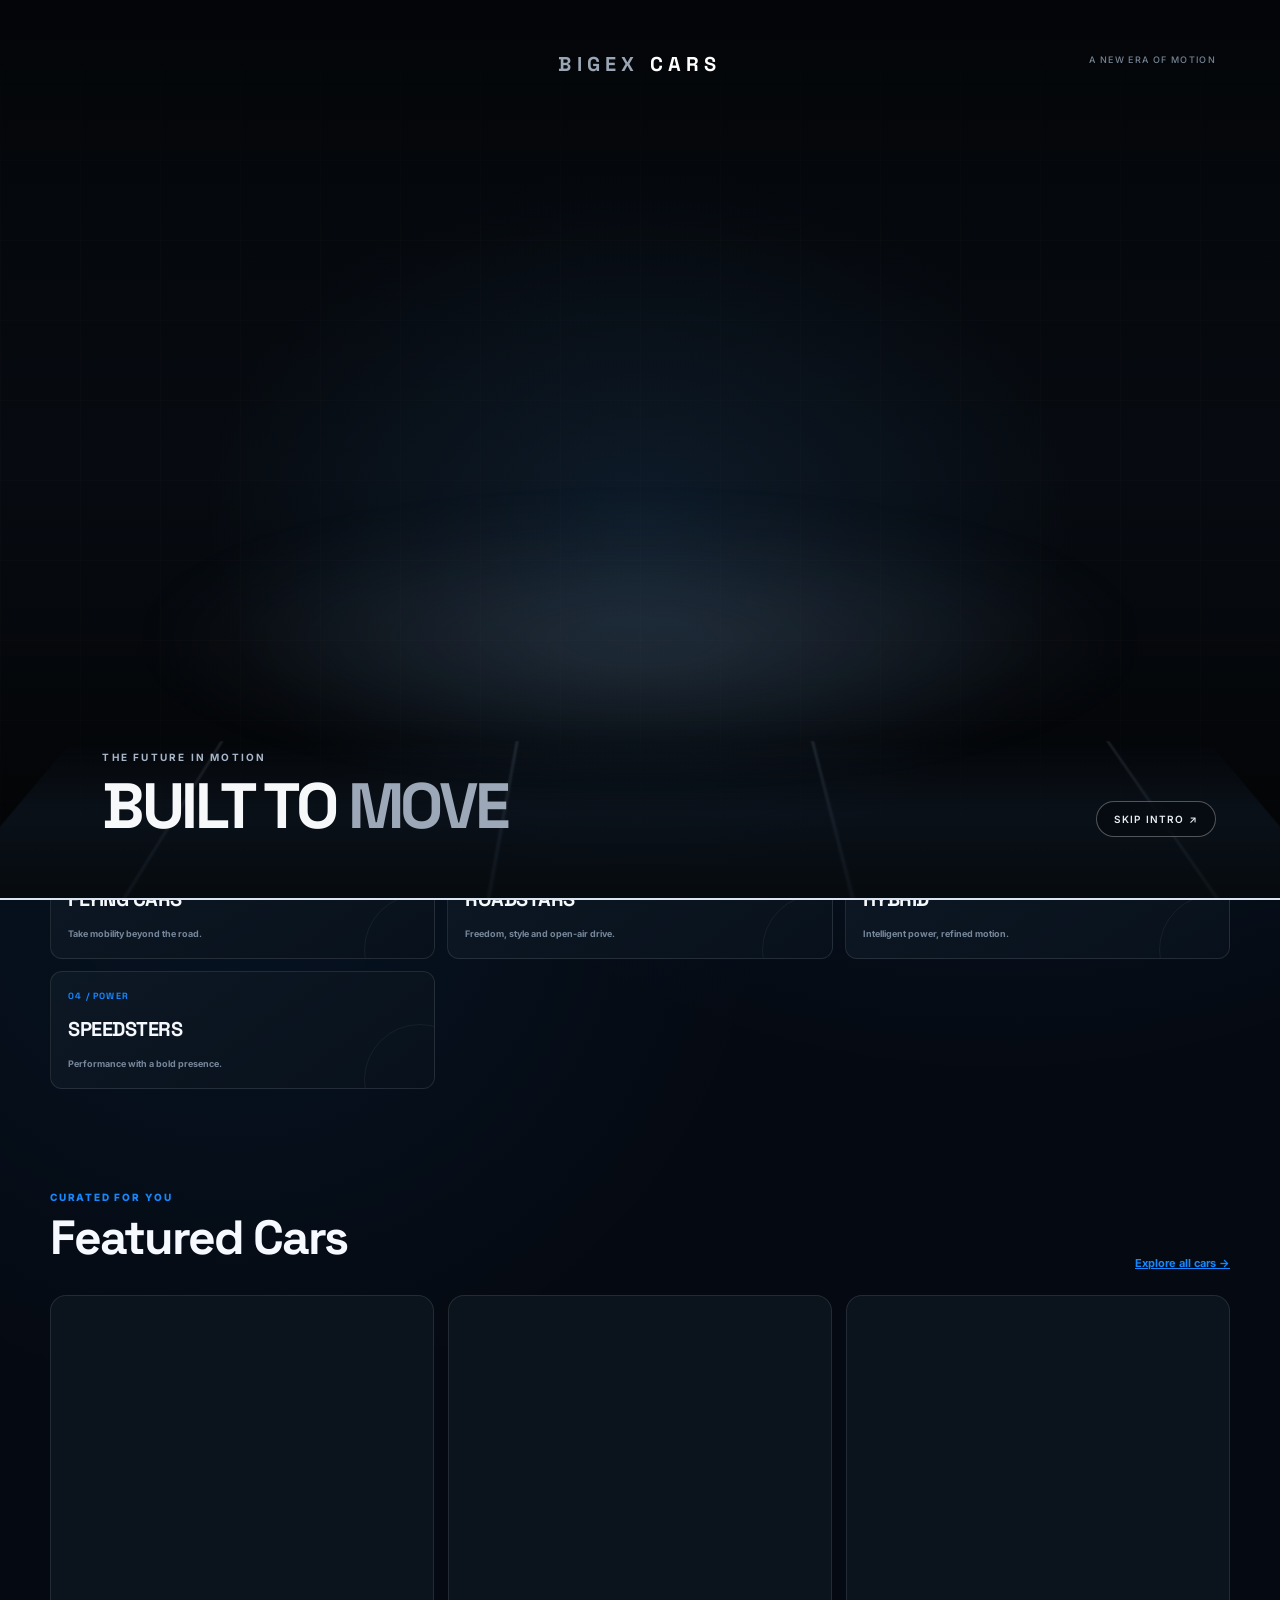
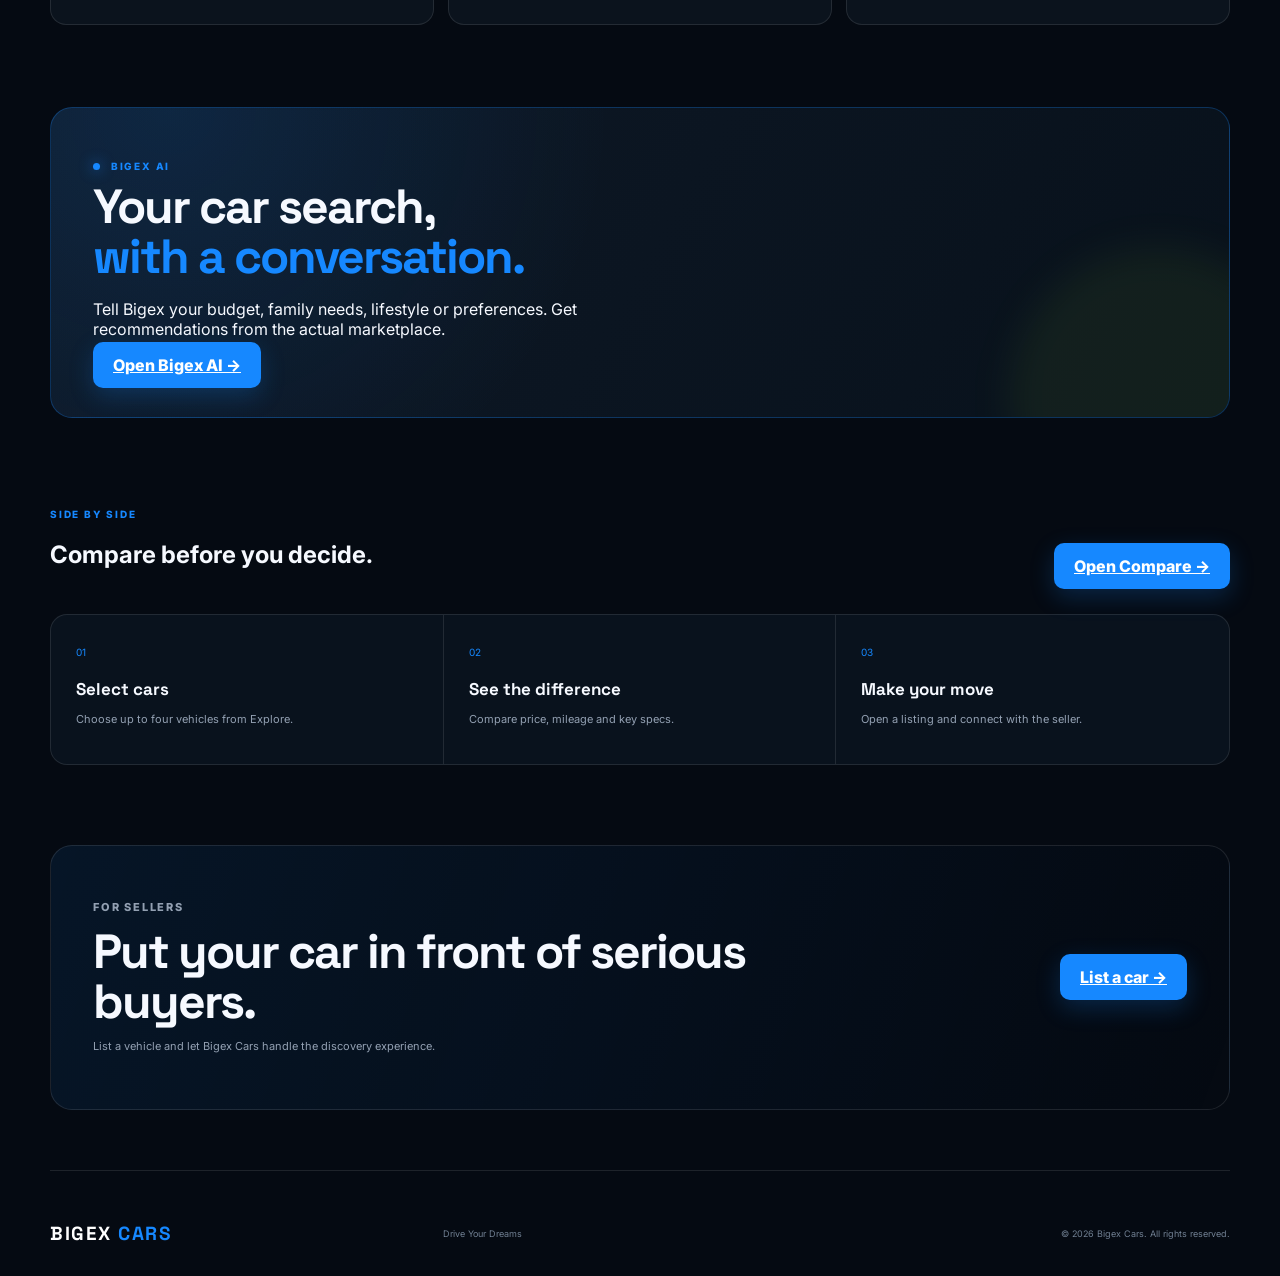
==== commit ac04d592: "Introduce BIGEX cinematic homepage and divisions" ====
--- a/index.html
+++ b/index.html
@@ -1,2 +1,2 @@
 <!DOCTYPE html>
-<html lang="en"><head><meta charset="UTF-8"><meta name="viewport" content="width=device-width,initial-scale=1.0"><meta name="description" content="Bigex Cars — discover, compare and sell vehicles."><title>Bigex Cars — Drive Different</title><link rel="preconnect" href="https://fonts.googleapis.com"><link rel="preconnect" href="https://fonts.gstatic.com" crossorigin><link href="https://fonts.googleapis.com/css2?family=Inter:wght@400;500;600;700;800&family=Space+Grotesk:wght@500;600;700&display=swap" rel="stylesheet"><link rel="stylesheet" href="style.css"><link rel="stylesheet" href="style-v3.css"><link rel="stylesheet" href="navigation-pages.css"></head><body><div class="noise"></div><header class="nav container"><a class="brand" href="index.html"><span>BIGEX</span> <b>CARS</b></a><nav aria-label="Primary navigation"><a class="active" href="index.html">Home</a><a href="explore.html">Explore</a><a href="compare.html">Compare</a><a href="ai.html">AI</a><a href="sell.html">Sell</a></nav><div class="nav-actions"><a class="ghost-btn" href="login.html">Sign in</a><button class="mobile-menu-btn" id="mobileMenuBtn" type="button">☰</button></div></header><div class="mobile-menu" id="mobileMenu"><a href="index.html">Home</a><a href="explore.html">Explore</a><a href="compare.html">Compare</a><a href="ai.html">AI</a><a href="sell.html">Sell</a><a href="login.html">Account</a></div><main><section class="hero container"><div class="hero-copy"><p class="eyebrow"><span class="pulse"></span> THE NEXT-GEN CAR MARKETPLACE</p><h1>Find Your Next Ride with <em>Bigex Cars</em></h1><p class="hero-text">Discover vehicles, compare your options and use Bigex AI to narrow down the right car for you.</p><div class="search-box" role="search"><span class="search-icon">⌕</span><input id="homeSearch" type="search" placeholder="Search by make, model, or keyword"><button id="homeSearchBtn" type="button">Explore →</button></div><div class="quick-tags"><a href="explore.html">Toyota</a><a href="explore.html">Lexus</a><a href="explore.html">BMW</a><a href="explore.html">Mercedes</a></div></div><div class="hero-visual"><div class="orb orb-one"></div><div class="orb orb-two"></div><div class="car-card"><div class="car-top"><span>BIGEX // MARKETPLACE</span><span>● LIVE</span></div><div class="car-image"><img src="https://commons.wikimedia.org/wiki/Special:FilePath/2024_BMW_M4_%28G82%29_Competition_IMG_9370.jpg" alt="BMW M4 Competition" loading="eager" referrerpolicy="no-referrer"></div><div class="car-info"><div><p>FEATURED</p><h2>BMW M4 Competition</h2></div><strong>₦95.0M</strong></div><div class="specs"><span>503 HP</span><span>3.9s 0–100</span><span>Automatic</span></div></div></div></section><section class="stats container"><div><strong>01</strong><span>Discover</span></div><div><strong>02</strong><span>Compare</span></div><div><strong>03</strong><span>Ask AI</span></div><div><strong>∞</strong><span>Drive</span></div></section><section class="category-strip container"><div class="section-head"><div><p class="eyebrow">FIND YOUR TYPE</p><h2>Browse by Category</h2></div><a class="text-btn" href="explore.html">View all →</a></div><div class="category-grid"><a class="category-card" href="explore.html?type=SUV"><span class="category-number">01</span><strong>SUV</strong><span>Space, utility & everyday confidence</span></a><a class="category-card" href="explore.html?type=Sedan"><span class="category-number">02</span><strong>SEDAN</strong><span>Comfort for everyday driving</span></a><a class="category-card" href="explore.html?type=Coupe"><span class="category-number">03</span><strong>COUPE</strong><span>Performance, style & presence</span></a><a class="category-card" href="explore.html?type=Pickup"><span class="category-number">04</span><strong>PICKUP</strong><span>Work, utility & capability</span></a><a class="category-card" href="explore.html?type=Luxury"><span class="category-number">05</span><strong>LUXURY</strong><span>Premium comfort & refinement</span></a><a class="category-card" href="explore.html?fuel=Electric"><span class="category-number">06</span><strong>ELECTRIC</strong><span>Quiet, modern & efficient</span></a></div></section><section class="section container"><div class="section-head"><div><p class="eyebrow">CURATED FOR YOU</p><h2>Featured Cars</h2></div><a class="text-btn" href="explore.html">Explore all cars →</a></div><div class="car-grid" id="featuredCars"><div class="skeleton-card"></div><div class="skeleton-card"></div><div class="skeleton-card"></div></div></section><section class="ai-panel container"><div class="ai-intro"><p class="eyebrow"><span class="ai-status-dot"></span> BIGEX AI</p><h2>Your car search,<br><span>with a conversation.</span></h2><p>Tell Bigex your budget, family needs, lifestyle or preferences. Get recommendations from the actual marketplace.</p><a class="primary-btn" href="ai.html">Open Bigex AI →</a></div></section><section class="compare-section container"><div class="section-head"><div><p class="eyebrow">SIDE BY SIDE</p><h2>Compare before you decide.</h2></div><a class="primary-btn" href="compare.html">Open Compare →</a></div><div class="compare-box"><div><span>01</span><h3>Select cars</h3><p>Choose up to four vehicles from Explore.</p></div><div><span>02</span><h3>See the difference</h3><p>Compare price, mileage and key specs.</p></div><div><span>03</span><h3>Make your move</h3><p>Open a listing and connect with the seller.</p></div></div></section><section class="sell container"><div><p class="eyebrow">FOR SELLERS</p><h2>Put your car in front of serious buyers.</h2><p>List a vehicle and let Bigex Cars handle the discovery experience.</p></div><a class="primary-btn" href="sell.html">List a car →</a></section></main><footer class="footer container"><div class="brand"><span>BIGEX</span> <b>CARS</b></div><p>Drive Your Dreams</p><small>© 2026 Bigex Cars. All rights reserved.</small></footer><script type="module" src="home.js"></script><script type="module" src="navigation.js"></script><script>const b=document.getElementById('mobileMenuBtn'),m=document.getElementById('mobileMenu');if(b&&m)b.onclick=()=>m.classList.toggle('open');const s=document.getElementById('homeSearch'),go=document.getElementById('homeSearchBtn');go.onclick=()=>location.href='explore.html'+(s.value.trim()?'?q='+encodeURIComponent(s.value.trim()):'');s.onkeydown=e=>{if(e.key==='Enter')go.click()};</script></body></html>+<html lang="en"><head><meta charset="UTF-8"><meta name="viewport" content="width=device-width,initial-scale=1.0"><meta name="description" content="Bigex Cars — discover, compare and sell vehicles."><title>Bigex Cars — Drive Different</title><link rel="preconnect" href="https://fonts.googleapis.com"><link rel="preconnect" href="https://fonts.gstatic.com" crossorigin><link href="https://fonts.googleapis.com/css2?family=Inter:wght@400;500;600;700;800&family=Space+Grotesk:wght@500;600;700&display=swap" rel="stylesheet"><link rel="stylesheet" href="style.css"><link rel="stylesheet" href="style-v3.css"><link rel="stylesheet" href="navigation-pages.css"><link rel="stylesheet" href="bigex-intro.css"></head><body><section class="bigex-intro" id="bigexIntro" aria-label="BIGEX Cars cinematic introduction"><div class="bigex-intro__grid" aria-hidden="true"></div><div class="bigex-intro__wordmark"><span>BIGEX</span> <b>CARS</b></div><div class="bigex-intro__hint">A NEW ERA OF MOTION</div><div class="bigex-intro__scene" aria-hidden="true"><div class="bigex-intro__road"></div><div class="bigex-intro__light"></div><img class="bigex-intro__car" src="https://commons.wikimedia.org/wiki/Special:FilePath/2024_BMW_M4_%28G82%29_Competition_IMG_9370.jpg" alt=""></div><div class="bigex-intro__copy"><div class="bigex-intro__eyebrow">THE FUTURE IN MOTION</div><h1>BUILT TO <span>MOVE</span></h1></div><button class="bigex-intro__skip" type="button" data-intro-skip>SKIP INTRO ↗</button><div class="bigex-intro__progress" aria-hidden="true"></div></section><div class="noise"></div><header class="nav container"><a class="brand" href="index.html"><span>BIGEX</span> <b>CARS</b></a><nav aria-label="Primary navigation"><a class="active" href="index.html">Home</a><a href="explore.html">Explore</a><a href="compare.html">Compare</a><a href="ai.html">AI</a><a href="sell.html">Sell</a></nav><div class="nav-actions"><a class="ghost-btn" href="login.html">Sign in</a><button class="mobile-menu-btn" id="mobileMenuBtn" type="button">☰</button></div></header><div class="mobile-menu" id="mobileMenu"><a href="index.html">Home</a><a href="explore.html">Explore</a><a href="compare.html">Compare</a><a href="ai.html">AI</a><a href="sell.html">Sell</a><a href="login.html">Account</a></div><main><section class="hero container"><div class="hero-copy"><p class="eyebrow"><span class="pulse"></span> THE NEXT-GEN CAR MARKETPLACE</p><h1>Find Your Next Ride with <em>Bigex Cars</em></h1><p class="hero-text">Discover vehicles, compare your options and use Bigex AI to narrow down the right car for you.</p><div class="search-box" role="search"><span class="search-icon">⌕</span><input id="homeSearch" type="search" placeholder="Search by make, model, or keyword"><button id="homeSearchBtn" type="button">Explore →</button></div><div class="quick-tags"><a href="explore.html">Toyota</a><a href="explore.html">Lexus</a><a href="explore.html">BMW</a><a href="explore.html">Mercedes</a></div></div><div class="hero-visual"><div class="orb orb-one"></div><div class="orb orb-two"></div><div class="car-card"><div class="car-top"><span>BIGEX // MARKETPLACE</span><span>● LIVE</span></div><div class="car-image"><img src="https://commons.wikimedia.org/wiki/Special:FilePath/2024_BMW_M4_%28G82%29_Competition_IMG_9370.jpg" alt="BMW M4 Competition" loading="eager" referrerpolicy="no-referrer"></div><div class="car-info"><div><p>FEATURED</p><h2>BMW M4 Competition</h2></div><strong>₦95.0M</strong></div><div class="specs"><span>503 HP</span><span>3.9s 0–100</span><span>Automatic</span></div></div></div></section><section class="stats container"><div><strong>01</strong><span>Discover</span></div><div><strong>02</strong><span>Compare</span></div><div><strong>03</strong><span>Ask AI</span></div><div><strong>∞</strong><span>Drive</span></div></section><section class="category-strip container" id="bigex-divisions"><div class="section-head"><div><p class="eyebrow">THE BIGEX LINEUP</p><h2>Four divisions. One vision.</h2></div><a class="text-btn" href="explore.html">Explore vehicles →</a></div><div class="category-grid bigex-division-grid"><a class="category-card bigex-division-card" href="explore.html"><span class="category-number">01 / AIR</span><strong>FLYING CARS</strong><span>Take mobility beyond the road.</span></a><a class="category-card bigex-division-card" href="explore.html"><span class="category-number">02 / OPEN</span><strong>ROADSTARS</strong><span>Freedom, style and open-air drive.</span></a><a class="category-card bigex-division-card" href="explore.html"><span class="category-number">03 / SMART</span><strong>HYBRID</strong><span>Intelligent power, refined motion.</span></a><a class="category-card bigex-division-card" href="explore.html"><span class="category-number">04 / POWER</span><strong>SPEEDSTERS</strong><span>Performance with a bold presence.</span></a></div></section><section class="section container"><div class="section-head"><div><p class="eyebrow">CURATED FOR YOU</p><h2>Featured Cars</h2></div><a class="text-btn" href="explore.html">Explore all cars →</a></div><div class="car-grid" id="featuredCars"><div class="skeleton-card"></div><div class="skeleton-card"></div><div class="skeleton-card"></div></div></section><section class="ai-panel container"><div class="ai-intro"><p class="eyebrow"><span class="ai-status-dot"></span> BIGEX AI</p><h2>Your car search,<br><span>with a conversation.</span></h2><p>Tell Bigex your budget, family needs, lifestyle or preferences. Get recommendations from the actual marketplace.</p><a class="primary-btn" href="ai.html">Open Bigex AI →</a></div></section><section class="compare-section container"><div class="section-head"><div><p class="eyebrow">SIDE BY SIDE</p><h2>Compare before you decide.</h2></div><a class="primary-btn" href="compare.html">Open Compare →</a></div><div class="compare-box"><div><span>01</span><h3>Select cars</h3><p>Choose up to four vehicles from Explore.</p></div><div><span>02</span><h3>See the difference</h3><p>Compare price, mileage and key specs.</p></div><div><span>03</span><h3>Make your move</h3><p>Open a listing and connect with the seller.</p></div></div></section><section class="sell container"><div><p class="eyebrow">FOR SELLERS</p><h2>Put your car in front of serious buyers.</h2><p>List a vehicle and let Bigex Cars handle the discovery experience.</p></div><a class="primary-btn" href="sell.html">List a car →</a></section></main><footer class="footer container"><div class="brand"><span>BIGEX</span> <b>CARS</b></div><p>Drive Your Dreams</p><small>© 2026 Bigex Cars. All rights reserved.</small></footer><script src="bigex-intro.js"></script><script type="module" src="home.js"></script><script type="module" src="navigation.js"></script><script>const b=document.getElementById('mobileMenuBtn'),m=document.getElementById('mobileMenu');if(b&&m)b.onclick=()=>m.classList.toggle('open');const s=document.getElementById('homeSearch'),go=document.getElementById('homeSearchBtn');go.onclick=()=>location.href='explore.html'+(s.value.trim()?'?q='+encodeURIComponent(s.value.trim()):'');s.onkeydown=e=>{if(e.key==='Enter')go.click()};</script></body></html>
--- a/style-v3.css
+++ b/style-v3.css
@@ -17,4 +17,8 @@
 @media(max-width:850px){.hero{grid-template-columns:1fr;padding:45px 0 30px}.hero-visual{min-height:350px}.nav nav{display:none}.mobile-menu-btn{display:block;border:1px solid var(--line);background:#0b1420;color:#fff;border-radius:9px;width:40px;height:40px;cursor:pointer}.mobile-menu{display:none;position:absolute;top:72px;left:12px;right:12px;background:#0a1420;border:1px solid var(--line);border-radius:14px;padding:12px;z-index:40}.mobile-menu.open{display:grid;gap:5px}.mobile-menu a{color:#dbe4ef;text-decoration:none;padding:11px;border-radius:8px;font-size:12px}.mobile-menu a:hover{background:#101f30}.car-grid{grid-template-columns:1fr 1fr}.ai-panel{grid-template-columns:1fr;padding:28px}.compare-box{grid-template-columns:1fr}.compare-box>div{border-right:0;border-bottom:1px solid var(--line)}.stats{grid-template-columns:1fr 1fr;gap:14px}.stats div:nth-child(2){border:0}.category-grid{grid-template-columns:repeat(4,1fr)}.footer{grid-template-columns:1fr;gap:12px}.footer small{text-align:left}}
 @media(max-width:520px){.container{width:calc(100% - 24px)}.hero h1{font-size:48px;letter-spacing:-3px}.hero-text{font-size:13px}.search-box button{padding:12px}.car-grid{grid-template-columns:1fr}.section{padding:65px 0}.car-image{height:200px}.ai-panel{padding:23px}.sell{display:block;padding:28px}.sell .primary-btn{margin-top:15px}.quick-tags{overflow:auto}.stats div{padding-left:7px}.category-grid{grid-template-columns:repeat(2,1fr)}}
 /* Keep the existing seller page visually consistent with the new marketplace */
-.seller-page{padding:60px 0 90px}.seller-hero{max-width:820px;padding:25px 0 45px}.seller-hero h1{font:800 clamp(42px,7vw,74px)/.96 'Space Grotesk';letter-spacing:-4px}.seller-hero h1 em{color:var(--accent);font-style:normal}.seller-hero>p:last-child{color:var(--muted);max-width:650px;line-height:1.7}.listing-form{border:1px solid var(--line);border-radius:20px;background:#09131f;overflow:hidden}.form-section{padding:32px;border-bottom:1px solid var(--line)}.form-section h2{font:700 25px 'Space Grotesk';margin:5px 0 22px}.form-grid{display:grid;grid-template-columns:repeat(2,1fr);gap:16px}label{display:flex;flex-direction:column;gap:7px;color:#aeb9c7;font-size:11px}.form-section input,.form-section select,.form-section textarea{width:100%;background:#07101a;border:1px solid var(--line);border-radius:10px;padding:12px;color:#fff;outline:none;font:inherit}.form-section input:focus,.form-section select:focus,.form-section textarea:focus{border-color:rgba(22,136,255,.55)}.submit-row{padding:24px 32px;display:flex;justify-content:space-between;align-items:center;gap:20px}.submit-row span{font-size:10px;color:var(--muted)}.form-status{padding:0 32px 24px;font-size:12px}.form-status.ok{color:var(--success)}.form-status.error{color:#ff8e8e}@media(max-width:650px){.form-grid{grid-template-columns:1fr}.form-section,.submit-row{padding:23px}.submit-row{display:block}.submit-row .primary-btn{margin-top:15px}.seller-hero h1{letter-spacing:-2px}}+.seller-page{padding:60px 0 90px}.seller-hero{max-width:820px;padding:25px 0 45px}.seller-hero h1{font:800 clamp(42px,7vw,74px)/.96 'Space Grotesk';letter-spacing:-4px}.seller-hero h1 em{color:var(--accent);font-style:normal}.seller-hero>p:last-child{color:var(--muted);max-width:650px;line-height:1.7}.listing-form{border:1px solid var(--line);border-radius:20px;background:#09131f;overflow:hidden}.form-section{padding:32px;border-bottom:1px solid var(--line)}.form-section h2{font:700 25px 'Space Grotesk';margin:5px 0 22px}.form-grid{display:grid;grid-template-columns:repeat(2,1fr);gap:16px}label{display:flex;flex-direction:column;gap:7px;color:#aeb9c7;font-size:11px}.form-section input,.form-section select,.form-section textarea{width:100%;background:#07101a;border:1px solid var(--line);border-radius:10px;padding:12px;color:#fff;outline:none;font:inherit}.form-section input:focus,.form-section select:focus,.form-section textarea:focus{border-color:rgba(22,136,255,.55)}.submit-row{padding:24px 32px;display:flex;justify-content:space-between;align-items:center;gap:20px}.submit-row span{font-size:10px;color:var(--muted)}.form-status{padding:0 32px 24px;font-size:12px}.form-status.ok{color:var(--success)}.form-status.error{color:#ff8e8e}@media(max-width:650px){.form-grid{grid-template-columns:1fr}.form-section,.submit-row{padding:23px}.submit-row{display:block}.submit-row .primary-btn{margin-top:15px}.seller-hero h1{letter-spacing:-2px}}
+/* Refined marketplace category cards: restrained automotive styling, no emoji UI. */
+.category-grid{grid-template-columns:repeat(3,1fr);gap:12px}.category-card{min-height:118px;padding:18px 17px;text-align:left;display:flex;flex-direction:column;justify-content:space-between;background:linear-gradient(145deg,#0d1825,#08111b);position:relative;overflow:hidden}.category-card:after{content:'';position:absolute;width:110px;height:110px;border:1px solid rgba(255,255,255,.055);border-radius:50%;right:-42px;bottom:-48px}.category-card:hover{transform:translateY(-3px);border-color:rgba(22,136,255,.45);background:linear-gradient(145deg,#101e2e,#09131f)}.category-number{font:700 9px 'Space Grotesk',sans-serif;letter-spacing:1.2px;color:var(--accent)}.category-card strong{font:800 20px 'Space Grotesk',sans-serif;letter-spacing:-.5px;color:#f5f8fc}.category-card>span:last-child{font-size:9px;line-height:1.45;color:#77879a;max-width:180px}.category-icon{display:none}
+@media(max-width:850px){.category-grid{grid-template-columns:repeat(2,1fr)}}
+@media(max-width:520px){.category-grid{grid-template-columns:1fr 1fr}.category-card{min-height:105px;padding:15px}.category-card strong{font-size:17px}.category-card>span:last-child{font-size:8px}}
--- a/bigex-intro.css
+++ b/bigex-intro.css
@@ -0,0 +1,2 @@
+/* BIGEX cinematic intro — isolated from the marketplace styles */
+.bigex-intro{position:fixed;inset:0;z-index:9999;display:grid;place-items:center;overflow:hidden;background:#030508;color:#f7f8fa;isolation:isolate;transition:opacity .85s ease,visibility .85s ease}.bigex-intro.is-leaving{opacity:0;visibility:hidden;pointer-events:none}.bigex-intro::before{content:"";position:absolute;inset:0;background:radial-gradient(ellipse at 50% 58%,rgba(36,83,125,.22),transparent 48%),linear-gradient(180deg,#030508 0%,#070b11 52%,#020304 100%);z-index:-3}.bigex-intro__grid{position:absolute;inset:0;opacity:.17;background-image:linear-gradient(rgba(255,255,255,.07) 1px,transparent 1px),linear-gradient(90deg,rgba(255,255,255,.07) 1px,transparent 1px);background-size:80px 80px;mask-image:linear-gradient(transparent,black 25%,black 75%,transparent)}.bigex-intro__wordmark{position:absolute;top:clamp(28px,6vh,64px);left:50%;transform:translateX(-50%);font:800 clamp(14px,1.6vw,20px)/1 'Space Grotesk',sans-serif;letter-spacing:.26em;white-space:nowrap;opacity:0;animation:bigex-mark-in .7s .25s ease forwards}.bigex-intro__wordmark span{color:#9ba6b5}.bigex-intro__wordmark b{color:#fff}.bigex-intro__scene{position:absolute;inset:0;display:grid;place-items:center;perspective:900px}.bigex-intro__road{position:absolute;left:-25%;right:-25%;bottom:-34%;height:75%;background:linear-gradient(180deg,transparent,rgba(19,32,48,.42) 24%,rgba(2,3,5,.95) 78%),repeating-linear-gradient(90deg,transparent 0 13%,rgba(180,198,219,.12) 13.1% 13.25%,transparent 13.4% 26%);transform:rotateX(67deg);transform-origin:bottom;filter:blur(1px)}.bigex-intro__light{position:absolute;bottom:17%;width:min(80vw,900px);height:24%;background:radial-gradient(ellipse,rgba(175,205,238,.2),transparent 65%);filter:blur(28px);opacity:0;animation:bigex-light 2.4s .6s ease forwards}.bigex-intro__car{position:absolute;width:min(92vw,1050px);max-height:58vh;object-fit:contain;bottom:12%;filter:drop-shadow(0 35px 42px rgba(0,0,0,.9));transform:translate3d(0,24vh,-250px) scale(.32);opacity:0;animation:bigex-car-arrive 3.2s .45s cubic-bezier(.16,.72,.16,1) forwards}.bigex-intro__copy{position:absolute;left:clamp(24px,8vw,120px);bottom:clamp(30px,7vh,76px);opacity:0;animation:bigex-copy-in .7s 2.3s ease forwards}.bigex-intro__eyebrow{font:700 10px/1.4 Inter,sans-serif;letter-spacing:.22em;color:#a8b6c8}.bigex-intro__copy h1{font:700 clamp(30px,5vw,64px)/.95 'Space Grotesk',sans-serif;letter-spacing:-.055em;margin:12px 0 0}.bigex-intro__copy h1 span{color:#9ca8b8}.bigex-intro__skip{position:absolute;right:clamp(20px,5vw,64px);bottom:clamp(30px,7vh,76px);border:1px solid rgba(255,255,255,.3);background:rgba(5,8,12,.45);color:#e8edf4;border-radius:999px;padding:11px 17px;font:600 10px Inter,sans-serif;letter-spacing:.12em;cursor:pointer;backdrop-filter:blur(10px);transition:background .2s,border-color .2s}.bigex-intro__skip:hover{background:rgba(255,255,255,.1);border-color:#fff}.bigex-intro__progress{position:absolute;bottom:0;left:0;height:2px;width:0;background:#dce6f2;animation:bigex-progress 4.8s linear forwards}.bigex-intro__hint{position:absolute;right:clamp(20px,5vw,64px);top:clamp(28px,6vh,64px);font:500 9px Inter,sans-serif;letter-spacing:.15em;color:#778494}@keyframes bigex-mark-in{to{opacity:1}}@keyframes bigex-light{0%{opacity:0;transform:scale(.5)}35%{opacity:1}100%{opacity:.8;transform:scale(1.25)}}@keyframes bigex-car-arrive{0%{opacity:0;transform:translate3d(0,25vh,-250px) scale(.3);filter:blur(9px) drop-shadow(0 35px 42px rgba(0,0,0,.9))}18%{opacity:1}65%{transform:translate3d(0,2vh,0) scale(.92);filter:blur(0) drop-shadow(0 35px 42px rgba(0,0,0,.9))}100%{opacity:1;transform:translate3d(0,0,0) scale(1);filter:blur(0) drop-shadow(0 35px 42px rgba(0,0,0,.9))}}@keyframes bigex-copy-in{to{opacity:1}}@keyframes bigex-progress{to{width:100%}}@media(max-width:600px){.bigex-intro__car{width:112vw;max-height:43vh;bottom:25%}.bigex-intro__copy{bottom:100px}.bigex-intro__hint{display:none}.bigex-intro__road{bottom:-25%}}@media(prefers-reduced-motion:reduce){.bigex-intro *,.bigex-intro::before{animation-duration:.01ms!important;animation-delay:0ms!important;transition-duration:.01ms!important}.bigex-intro__car{opacity:1;transform:none;filter:drop-shadow(0 25px 35px rgba(0,0,0,.8))}}
